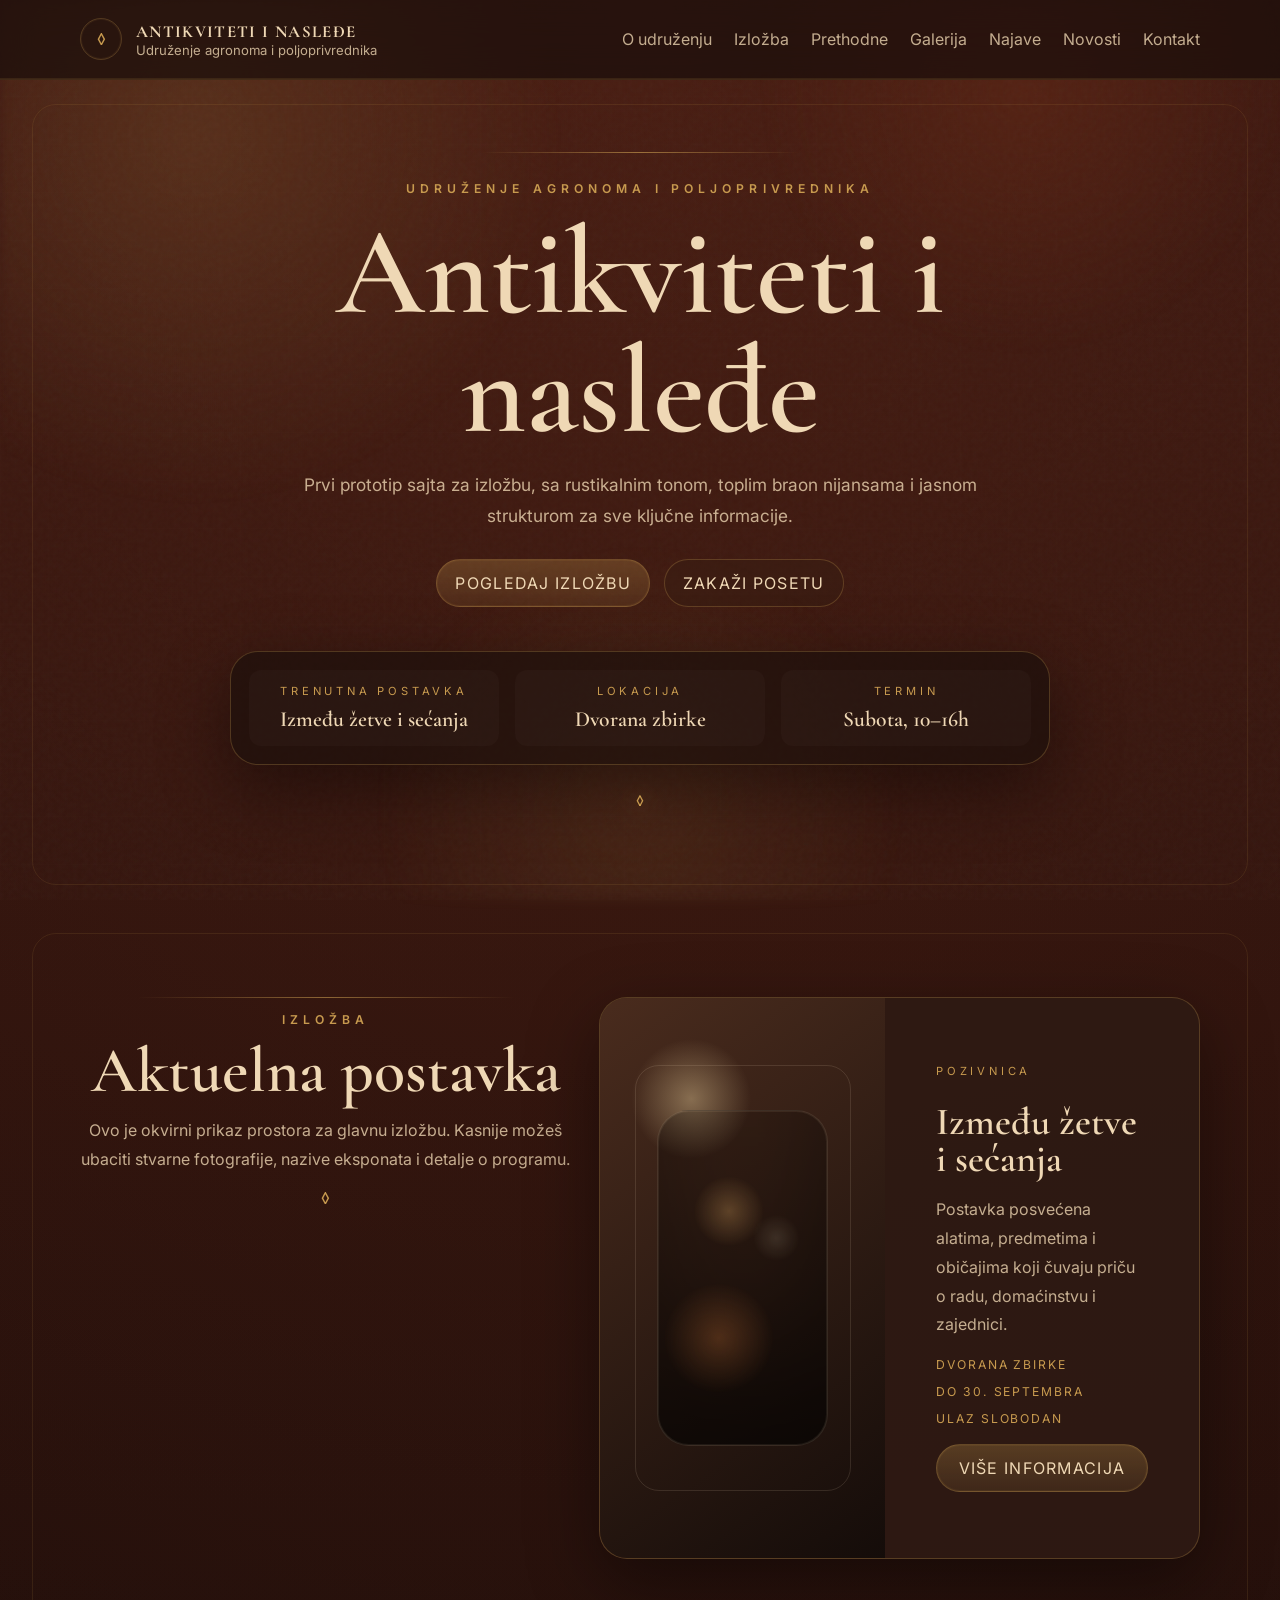
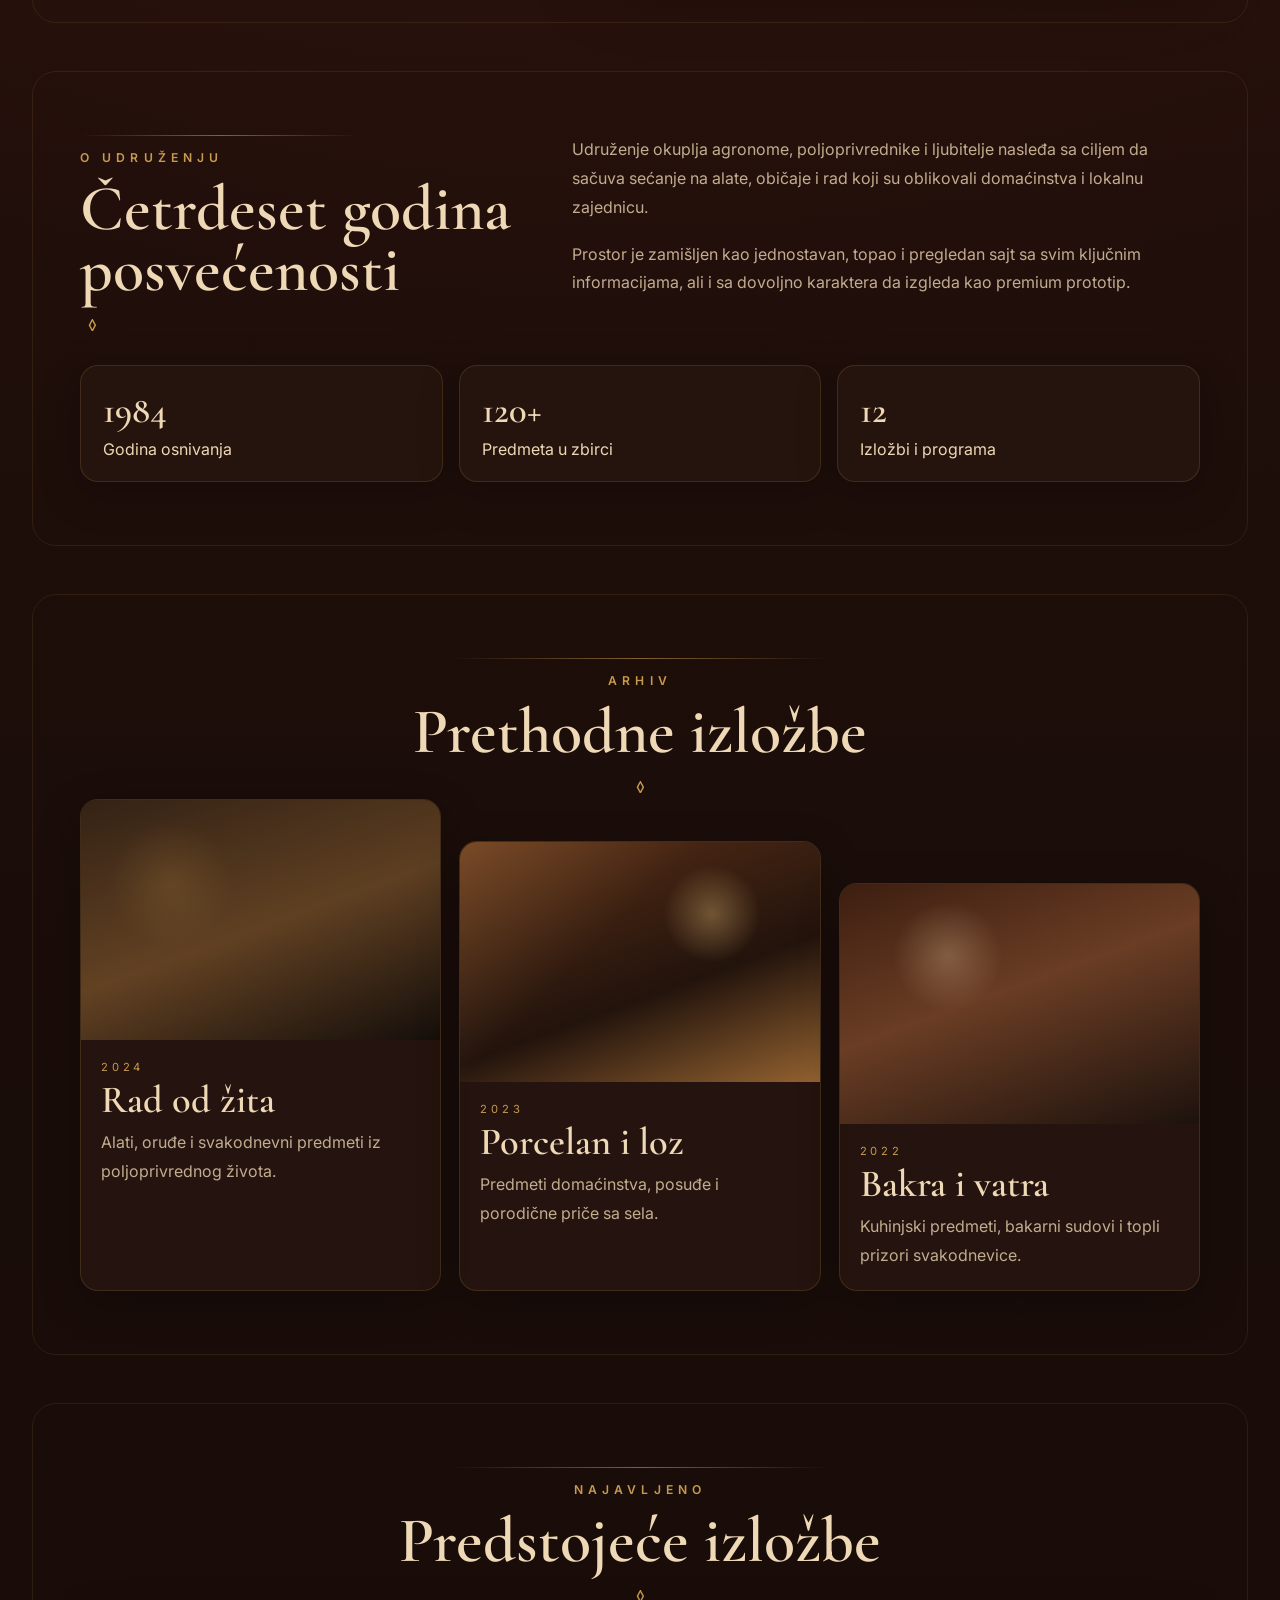
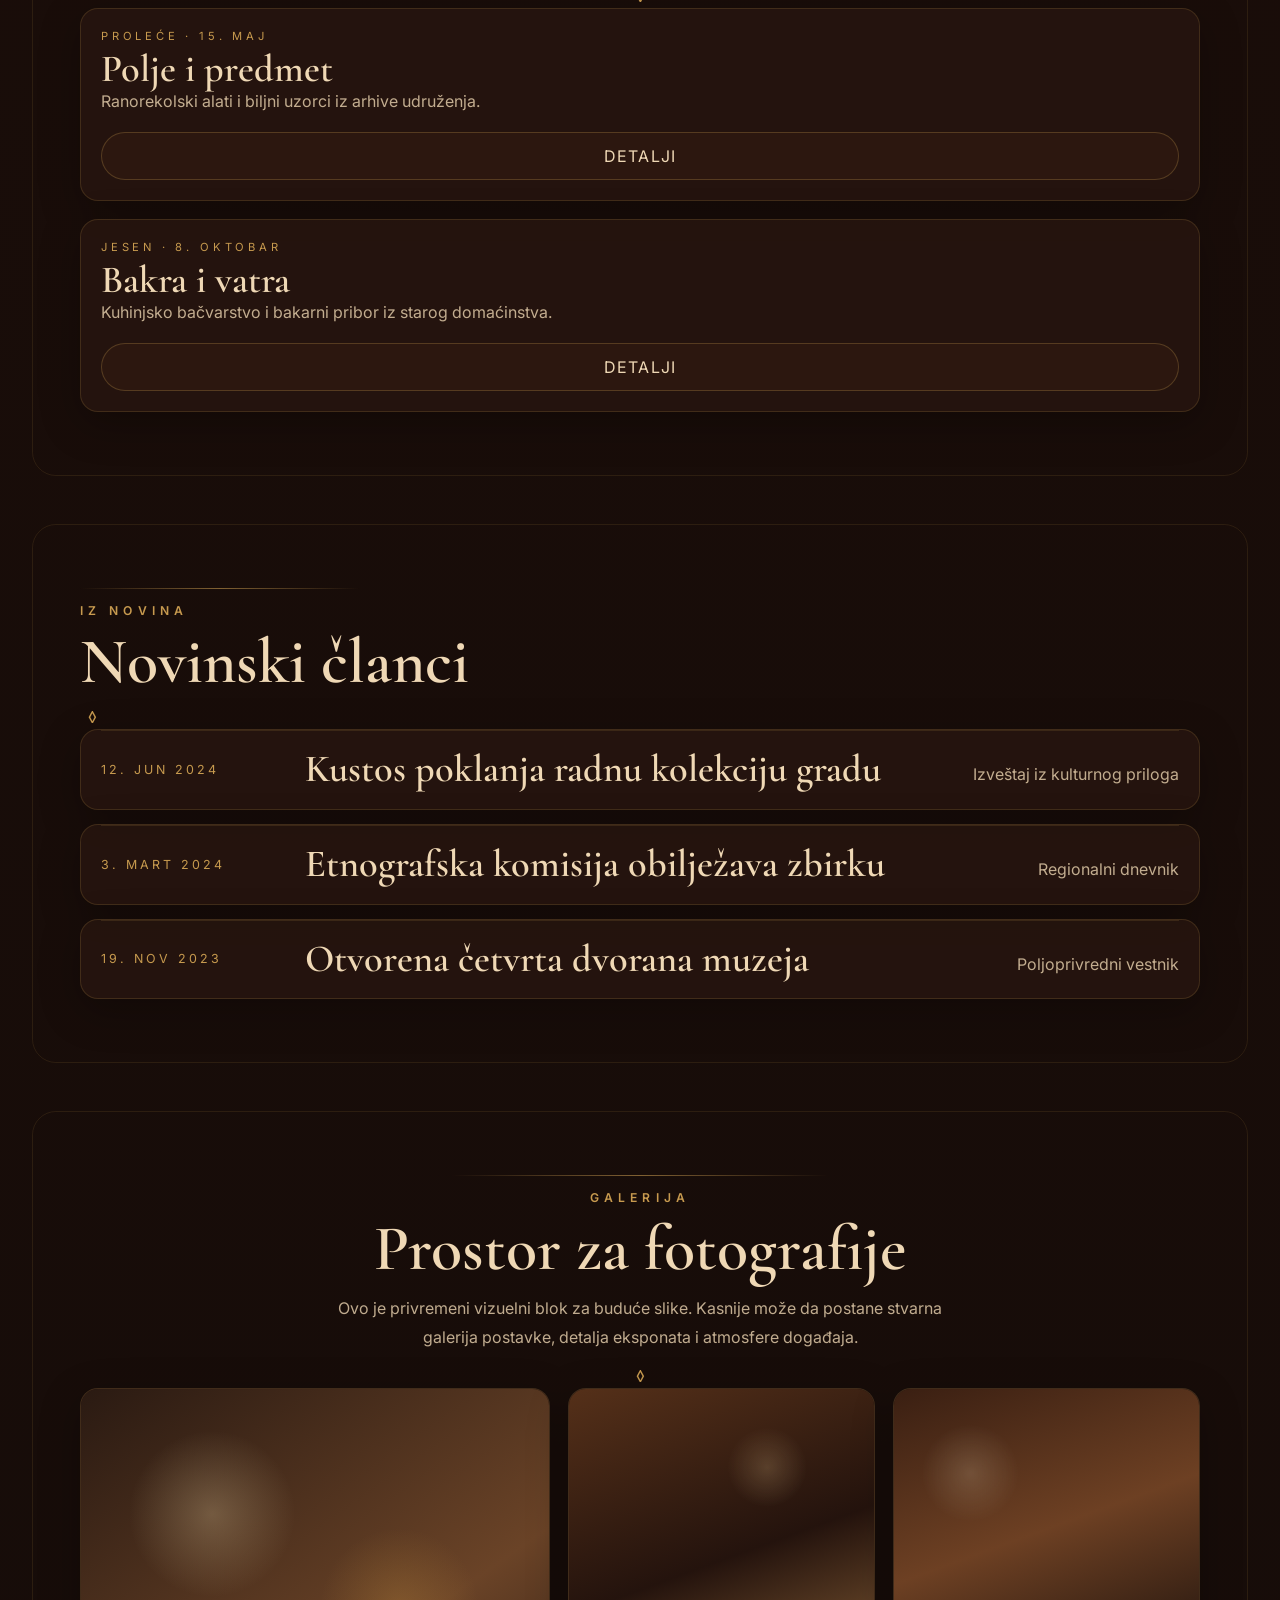
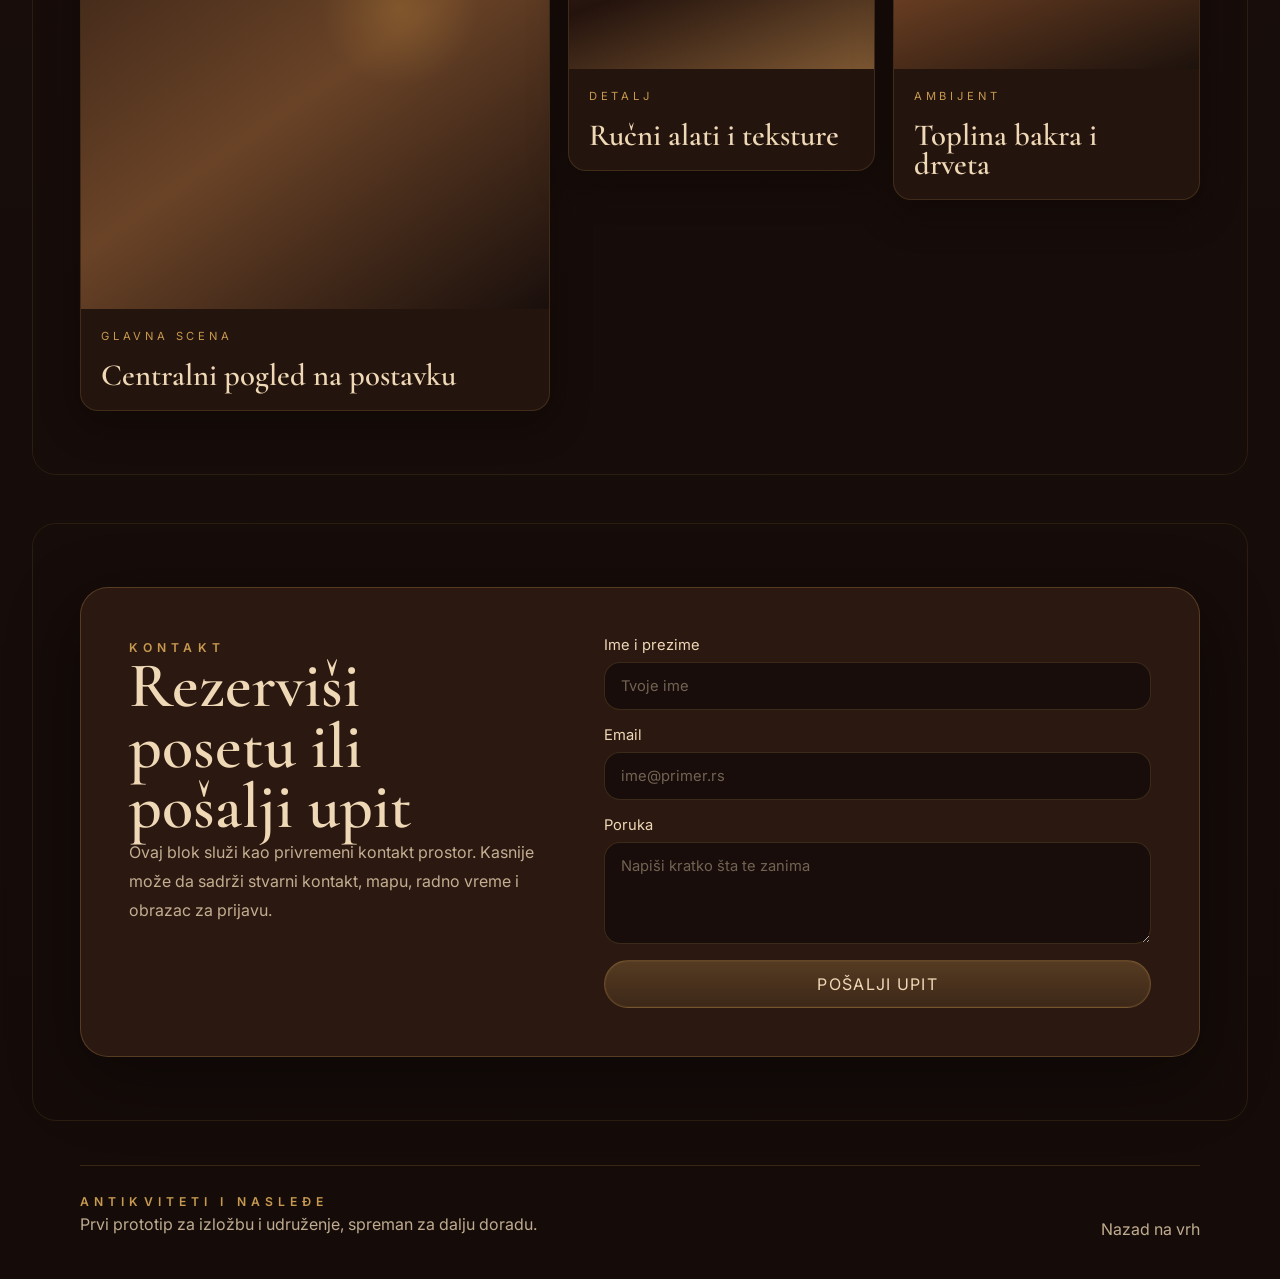
==== index.html @ 81f1f0bb "Add rustic exhibition prototype" ====
<!doctype html>
<html lang="sr-Latn">
  <head>
    <meta charset="UTF-8" />
    <meta name="viewport" content="width=device-width, initial-scale=1.0" />
    <title>Antikviteti i nasleđe | Prototip</title>
    <meta
      name="description"
      content="Prvi prototip sajta za izložbu i udruženje, u rustikalnom i toplom braon vizuelnom stilu."
    />
    <meta name="theme-color" content="#1d100c" />
    <meta property="og:title" content="Antikviteti i nasleđe | Prototip" />
    <meta
      property="og:description"
      content="Rustikalni prototip sajta za izložbu i udruženje sa toplim braon tonovima."
    />
    <meta property="og:type" content="website" />
    <link rel="preconnect" href="https://fonts.googleapis.com" />
    <link rel="preconnect" href="https://fonts.gstatic.com" crossorigin />
    <link
      href="https://fonts.googleapis.com/css2?family=Cormorant+Garamond:wght@400;500;600;700&family=Inter:wght@400;500;600;700&display=swap"
      rel="stylesheet"
    />
    <link rel="icon" href="favicon.svg" type="image/svg+xml" />
    <link rel="stylesheet" href="styles.css" />
    <script defer src="script.js"></script>
  </head>
  <body>
    <div class="backdrop"></div>
    <div class="grain"></div>

    <header class="site-header">
      <div class="container header-inner">
        <a class="brand" href="#top">
          <span class="brand-mark">◊</span>
          <span>
            <strong>Antikviteti i nasleđe</strong>
            <small>Udruženje agronoma i poljoprivrednika</small>
          </span>
        </a>

        <button class="menu-toggle" type="button" aria-expanded="false" aria-controls="site-nav">
          <span></span>
          <span></span>
          <span></span>
        </button>

        <nav id="site-nav" class="site-nav">
          <a href="#o-udruzenju">O udruženju</a>
          <a href="#izlozba">Izložba</a>
          <a href="#prethodne">Prethodne</a>
          <a href="#galerija">Galerija</a>
          <a href="#najave">Najave</a>
          <a href="#novosti">Novosti</a>
          <a href="#kontakt">Kontakt</a>
        </nav>
      </div>
      <div class="progress-bar" aria-hidden="true">
        <span></span>
      </div>
    </header>

    <main id="top">
      <section class="hero section reveal">
        <div class="container hero-grid">
          <div class="eyebrow">Udruženje agronoma i poljoprivrednika</div>
          <h1>Antikviteti i nasleđe</h1>
          <p class="hero-lead">
            Prvi prototip sajta za izložbu, sa rustikalnim tonom, toplim braon nijansama i
            jasnom strukturom za sve ključne informacije.
          </p>

          <div class="hero-actions">
            <a class="button button-primary" href="#izlozba">Pogledaj izložbu</a>
            <a class="button button-secondary" href="#kontakt">Zakaži posetu</a>
          </div>

          <div class="hero-panel">
            <div>
              <span class="label">Trenutna postavka</span>
              <strong>Između žetve i sećanja</strong>
            </div>
            <div>
              <span class="label">Lokacija</span>
              <strong>Dvorana zbirke</strong>
            </div>
            <div>
              <span class="label">Termin</span>
              <strong>Subota, 10–16h</strong>
            </div>
          </div>
        </div>
      </section>

      <section id="izlozba" class="section reveal">
        <div class="container split-layout">
          <div class="section-heading">
            <span class="eyebrow">Izložba</span>
            <h2>Aktuelna postavka</h2>
            <p>
              Ovo je okvirni prikaz prostora za glavnu izložbu. Kasnije možeš ubaciti stvarne
              fotografije, nazive eksponata i detalje o programu.
            </p>
          </div>

          <article class="feature-card">
            <div class="feature-visual placeholder-art" aria-hidden="true"></div>
            <div class="feature-content">
              <span class="label">Pozivnica</span>
              <h3>Između žetve i sećanja</h3>
              <p>
                Postavka posvećena alatima, predmetima i običajima koji čuvaju priču o radu,
                domaćinstvu i zajednici.
              </p>
              <div class="meta-row">
                <span>Dvorana zbirke</span>
                <span>Do 30. septembra</span>
                <span>Ulaz slobodan</span>
              </div>
              <button class="button button-primary js-details" type="button" data-target="details-current">
                Više informacija
              </button>
              <div class="details-panel" id="details-current" hidden>
                <p>
                  Ovde će kasnije stajati opis postavke, spisak predmeta i praktične informacije
                  za posetioce.
                </p>
              </div>
            </div>
          </article>
        </div>
      </section>

      <section id="o-udruzenju" class="section reveal">
        <div class="container about-grid">
          <div class="section-heading narrow">
            <span class="eyebrow">O udruženju</span>
            <h2>Četrdeset godina posvećenosti</h2>
          </div>

          <div class="about-text">
            <p>
              Udruženje okuplja agronome, poljoprivrednike i ljubitelje nasleđa sa ciljem da
              sačuva sećanje na alate, običaje i rad koji su oblikovali domaćinstva i lokalnu
              zajednicu.
            </p>
            <p>
              Prostor je zamišljen kao jednostavan, topao i pregledan sajt sa svim ključnim
              informacijama, ali i sa dovoljno karaktera da izgleda kao premium prototip.
            </p>
          </div>

          <div class="stats-grid">
            <article class="stat-card">
              <strong>1984</strong>
              <span>Godina osnivanja</span>
            </article>
            <article class="stat-card">
              <strong>120+</strong>
              <span>Predmeta u zbirci</span>
            </article>
            <article class="stat-card">
              <strong>12</strong>
              <span>Izložbi i programa</span>
            </article>
          </div>
        </div>
      </section>

      <section id="prethodne" class="section reveal">
        <div class="container">
          <div class="section-heading">
            <span class="eyebrow">Arhiv</span>
            <h2>Prethodne izložbe</h2>
          </div>

          <div class="cards-grid">
            <article class="exhibit-card">
              <div class="card-visual visual-one"></div>
              <div class="card-body">
                <span class="label">2024</span>
                <h3>Rad od žita</h3>
                <p>Alati, oruđe i svakodnevni predmeti iz poljoprivrednog života.</p>
              </div>
            </article>

            <article class="exhibit-card">
              <div class="card-visual visual-two"></div>
              <div class="card-body">
                <span class="label">2023</span>
                <h3>Porcelan i loz</h3>
                <p>Predmeti domaćinstva, posuđe i porodične priče sa sela.</p>
              </div>
            </article>

            <article class="exhibit-card">
              <div class="card-visual visual-three"></div>
              <div class="card-body">
                <span class="label">2022</span>
                <h3>Bakra i vatra</h3>
                <p>Kuhinjski predmeti, bakarni sudovi i topli prizori svakodnevice.</p>
              </div>
            </article>
          </div>
        </div>
      </section>

      <section id="najave" class="section reveal">
        <div class="container">
          <div class="section-heading">
            <span class="eyebrow">Najavljeno</span>
            <h2>Predstojeće izložbe</h2>
          </div>

          <div class="timeline">
            <article class="timeline-item">
              <div>
                <span class="label">Proleće · 15. maj</span>
                <h3>Polje i predmet</h3>
                <p>Ranorekolski alati i biljni uzorci iz arhive udruženja.</p>
              </div>
              <button class="button button-secondary js-details" type="button" data-target="details-spring">
                Detalji
              </button>
              <div class="details-panel" id="details-spring" hidden>
                <p>Ovde će ići program, gosti i tačan raspored otvaranja izložbe.</p>
              </div>
            </article>

            <article class="timeline-item">
              <div>
                <span class="label">Jesen · 8. oktobar</span>
                <h3>Bakra i vatra</h3>
                <p>Kuhinjsko bačvarstvo i bakarni pribor iz starog domaćinstva.</p>
              </div>
              <button class="button button-secondary js-details" type="button" data-target="details-autumn">
                Detalji
              </button>
              <div class="details-panel" id="details-autumn" hidden>
                <p>Ovde može da stoji pozivnica, satnica, prijava i kontakt za grupne posete.</p>
              </div>
            </article>
          </div>
        </div>
      </section>

      <section id="novosti" class="section reveal">
        <div class="container">
          <div class="section-heading narrow">
            <span class="eyebrow">Iz novina</span>
            <h2>Novinski članci</h2>
          </div>

          <div class="news-list">
            <article class="news-item">
              <span class="news-date">12. jun 2024</span>
              <h3>Kustos poklanja radnu kolekciju gradu</h3>
              <p>Izveštaj iz kulturnog priloga</p>
            </article>
            <article class="news-item">
              <span class="news-date">3. mart 2024</span>
              <h3>Etnografska komisija obilježava zbirku</h3>
              <p>Regionalni dnevnik</p>
            </article>
            <article class="news-item">
              <span class="news-date">19. nov 2023</span>
              <h3>Otvorena četvrta dvorana muzeja</h3>
              <p>Poljoprivredni vestnik</p>
            </article>
          </div>
        </div>
      </section>

      <section id="galerija" class="section reveal">
        <div class="container">
          <div class="section-heading">
            <span class="eyebrow">Galerija</span>
            <h2>Prostor za fotografije</h2>
            <p>
              Ovo je privremeni vizuelni blok za buduće slike. Kasnije može da postane stvarna
              galerija postavke, detalja eksponata i atmosfere događaja.
            </p>
          </div>

          <div class="gallery-grid">
            <figure class="gallery-card gallery-large">
              <div class="gallery-art gallery-art-one" aria-hidden="true"></div>
              <figcaption>
                <span class="label">Glavna scena</span>
                <h3>Centralni pogled na postavku</h3>
              </figcaption>
            </figure>

            <figure class="gallery-card">
              <div class="gallery-art gallery-art-two" aria-hidden="true"></div>
              <figcaption>
                <span class="label">Detalj</span>
                <h3>Ručni alati i teksture</h3>
              </figcaption>
            </figure>

            <figure class="gallery-card">
              <div class="gallery-art gallery-art-three" aria-hidden="true"></div>
              <figcaption>
                <span class="label">Ambijent</span>
                <h3>Toplina bakra i drveta</h3>
              </figcaption>
            </figure>
          </div>
        </div>
      </section>

      <section id="kontakt" class="section reveal">
        <div class="container contact-card">
          <div>
            <span class="eyebrow">Kontakt</span>
            <h2>Rezerviši posetu ili pošalji upit</h2>
            <p>
              Ovaj blok služi kao privremeni kontakt prostor. Kasnije može da sadrži stvarni
              kontakt, mapu, radno vreme i obrazac za prijavu.
            </p>
          </div>

          <form class="contact-form">
            <label>
              Ime i prezime
              <input type="text" placeholder="Tvoje ime" />
            </label>
            <label>
              Email
              <input type="email" placeholder="ime@primer.rs" />
            </label>
            <label>
              Poruka
              <textarea rows="4" placeholder="Napiši kratko šta te zanima"></textarea>
            </label>
            <button class="button button-primary" type="submit">Pošalji upit</button>
          </form>
        </div>
      </section>
    </main>

    <footer class="site-footer">
      <div class="container footer-inner">
        <div>
          <span class="eyebrow">Antikviteti i nasleđe</span>
          <p>Prvi prototip za izložbu i udruženje, spreman za dalju doradu.</p>
        </div>
        <a href="#top">Nazad na vrh</a>
      </div>
    </footer>
  </body>
</html>
---- styles.css ----
:root {
  color-scheme: dark;
  --bg: #1d100c;
  --bg-soft: #2a1711;
  --panel: rgba(46, 26, 19, 0.9);
  --panel-strong: rgba(62, 34, 24, 0.96);
  --text: #efd8b5;
  --muted: rgba(239, 216, 181, 0.78);
  --gold: #c79a4f;
  --gold-soft: rgba(199, 154, 79, 0.24);
  --line: rgba(199, 154, 79, 0.28);
  --shadow: 0 22px 70px rgba(0, 0, 0, 0.42);
  --radius-lg: 28px;
  --radius-md: 18px;
  --radius-sm: 12px;
  --container: min(1120px, calc(100vw - 32px));
}

* {
  box-sizing: border-box;
}

html {
  scroll-behavior: smooth;
}

body {
  margin: 0;
  font-family: "Inter", system-ui, sans-serif;
  background:
    radial-gradient(circle at top, rgba(141, 62, 32, 0.28), transparent 32%),
    linear-gradient(180deg, #30120e 0%, #1a0d09 42%, #150c09 100%);
  color: var(--text);
}

body::before {
  content: "";
  position: fixed;
  inset: 0;
  pointer-events: none;
  background:
    linear-gradient(90deg, rgba(255, 255, 255, 0.025) 1px, transparent 1px),
    linear-gradient(rgba(255, 255, 255, 0.015) 1px, transparent 1px);
  background-size: 48px 48px;
  opacity: 0.15;
  mix-blend-mode: screen;
}

.backdrop {
  position: fixed;
  inset: 0;
  pointer-events: none;
  background:
    radial-gradient(circle at 15% 15%, rgba(199, 154, 79, 0.16), transparent 28%),
    radial-gradient(circle at 80% 10%, rgba(104, 43, 23, 0.45), transparent 20%),
    radial-gradient(circle at 50% 90%, rgba(199, 154, 79, 0.1), transparent 26%);
  filter: blur(6px);
}

.grain {
  position: fixed;
  inset: 0;
  pointer-events: none;
  opacity: 0.08;
  background-image: url("data:image/svg+xml,%3Csvg xmlns='http://www.w3.org/2000/svg' viewBox='0 0 200 200'%3E%3Cfilter id='n'%3E%3CfeTurbulence type='fractalNoise' baseFrequency='0.9' numOctaves='2' stitchTiles='stitch'/%3E%3C/filter%3E%3Crect width='200' height='200' filter='url(%23n)' opacity='0.35'/%3E%3C/svg%3E");
}

.container {
  width: var(--container);
  margin: 0 auto;
}

.section {
  position: relative;
  padding: 88px 0;
}

.section::before {
  content: "";
  position: absolute;
  inset: 24px clamp(16px, 3vw, 32px);
  border: 1px solid rgba(199, 154, 79, 0.12);
  border-radius: 24px;
  pointer-events: none;
}

.site-header {
  position: sticky;
  top: 0;
  z-index: 20;
  backdrop-filter: blur(18px);
  background: rgba(25, 13, 10, 0.7);
  border-bottom: 1px solid rgba(199, 154, 79, 0.16);
}

.header-inner {
  display: flex;
  align-items: center;
  justify-content: space-between;
  gap: 20px;
  padding: 18px 0;
}

.brand {
  display: inline-flex;
  align-items: center;
  gap: 14px;
  color: var(--text);
  text-decoration: none;
}

.brand strong,
.brand small {
  display: block;
}

.brand strong {
  font-family: "Cormorant Garamond", Georgia, serif;
  font-size: 1.05rem;
  letter-spacing: 0.08em;
  text-transform: uppercase;
}

.brand small {
  font-size: 0.82rem;
  color: var(--muted);
}

.brand-mark {
  display: grid;
  place-items: center;
  width: 42px;
  height: 42px;
  border: 1px solid var(--line);
  border-radius: 999px;
  color: var(--gold);
  box-shadow: inset 0 0 0 1px rgba(199, 154, 79, 0.08);
}

.site-nav {
  display: flex;
  align-items: center;
  gap: 22px;
}

.site-nav a,
.footer-inner a {
  color: var(--muted);
  text-decoration: none;
  transition: color 180ms ease, opacity 180ms ease;
}

.site-nav a:hover,
.footer-inner a:hover {
  color: var(--text);
}

.menu-toggle {
  display: none;
  width: 48px;
  height: 48px;
  border: 1px solid var(--line);
  border-radius: 999px;
  background: rgba(36, 20, 15, 0.8);
}

.menu-toggle span {
  display: block;
  width: 18px;
  height: 2px;
  margin: 4px auto;
  background: var(--text);
}

.progress-bar {
  height: 1px;
  background: rgba(199, 154, 79, 0.12);
}

.progress-bar span {
  display: block;
  height: 100%;
  width: 0;
  background: linear-gradient(90deg, transparent, var(--gold), transparent);
}

.hero {
  padding-top: 72px;
  padding-bottom: 96px;
}

.hero-grid {
  display: grid;
  gap: 18px;
  justify-items: center;
  text-align: center;
}

.hero-grid::before {
  content: "";
  width: min(320px, 72vw);
  height: 1px;
  margin-bottom: 10px;
  background: linear-gradient(90deg, transparent, rgba(199, 154, 79, 0.66), transparent);
}

.hero-grid::after {
  content: "◊";
  display: grid;
  place-items: center;
  width: 26px;
  height: 26px;
  margin-top: 4px;
  color: var(--gold);
  font-size: 0.9rem;
  text-shadow: 0 0 18px rgba(199, 154, 79, 0.45);
}

.eyebrow {
  color: var(--gold);
  letter-spacing: 0.42em;
  text-transform: uppercase;
  font-size: 0.76rem;
  font-weight: 600;
}

h1,
h2,
h3 {
  margin: 0;
  font-family: "Cormorant Garamond", Georgia, serif;
  font-weight: 600;
  line-height: 0.95;
}

h1 {
  font-size: clamp(3.8rem, 10vw, 7.8rem);
  max-width: 11ch;
}

h2 {
  font-size: clamp(2.6rem, 5vw, 4.3rem);
}

h3 {
  font-size: clamp(1.8rem, 3vw, 2.8rem);
}

p {
  margin: 0;
  color: var(--muted);
  line-height: 1.8;
}

.hero-lead {
  max-width: 720px;
  font-size: 1.08rem;
}

.hero-actions {
  display: flex;
  flex-wrap: wrap;
  gap: 14px;
  justify-content: center;
  margin-top: 10px;
}

.button {
  display: inline-flex;
  align-items: center;
  justify-content: center;
  gap: 10px;
  min-height: 48px;
  padding: 0 18px;
  border: 1px solid var(--line);
  border-radius: 999px;
  color: var(--text);
  font: inherit;
  letter-spacing: 0.08em;
  text-transform: uppercase;
  text-decoration: none;
  background: transparent;
  cursor: pointer;
  transition: transform 180ms ease, border-color 180ms ease, background 180ms ease;
}

.button:hover {
  transform: translateY(-1px);
  border-color: rgba(199, 154, 79, 0.56);
}

.button-primary {
  background: linear-gradient(180deg, rgba(199, 154, 79, 0.28), rgba(199, 154, 79, 0.12));
  box-shadow: inset 0 0 0 1px rgba(199, 154, 79, 0.08);
}

.button-secondary {
  background: rgba(55, 30, 20, 0.44);
}

.hero-panel {
  width: min(820px, 100%);
  display: grid;
  grid-template-columns: repeat(3, 1fr);
  gap: 16px;
  margin-top: 26px;
  padding: 18px;
  border: 1px solid var(--line);
  border-radius: var(--radius-lg);
  background: rgba(30, 16, 12, 0.72);
  box-shadow: var(--shadow);
}

.hero-panel > div {
  padding: 14px 16px;
  border-radius: var(--radius-sm);
  background: rgba(255, 255, 255, 0.02);
}

.label {
  display: block;
  margin-bottom: 8px;
  color: var(--gold);
  letter-spacing: 0.34em;
  text-transform: uppercase;
  font-size: 0.7rem;
}

.hero-panel strong {
  font-family: "Cormorant Garamond", Georgia, serif;
  font-size: 1.35rem;
  font-weight: 600;
}

.split-layout,
.about-grid,
.contact-card {
  display: grid;
  gap: 28px;
}

.split-layout {
  grid-template-columns: minmax(0, 0.9fr) minmax(0, 1.1fr);
  align-items: start;
}

.section-heading {
  display: grid;
  gap: 14px;
  align-content: start;
  justify-items: center;
  text-align: center;
}

.section-heading::before {
  content: "";
  width: min(380px, 70vw);
  height: 1px;
  background: linear-gradient(90deg, transparent, rgba(199, 154, 79, 0.6), transparent);
}

.section-heading::after {
  content: "◊";
  display: grid;
  place-items: center;
  width: 24px;
  height: 24px;
  color: var(--gold);
  margin-top: -2px;
}

.section-heading.narrow {
  justify-items: start;
  text-align: left;
}

.section-heading.narrow::before {
  width: min(280px, 56vw);
}

.section-heading.narrow::after {
  justify-self: start;
}

.section-heading p,
.about-text p,
.news-item p,
.feature-content p,
.timeline-item p {
  max-width: 64ch;
}

.narrow p {
  max-width: 50ch;
}

.feature-card,
.contact-card {
  border: 1px solid var(--line);
  border-radius: var(--radius-lg);
  background: var(--panel);
  box-shadow: var(--shadow);
  overflow: clip;
}

.feature-card {
  display: grid;
  grid-template-columns: minmax(260px, 0.95fr) minmax(0, 1.05fr);
}

.feature-visual {
  min-height: 560px;
  background:
    radial-gradient(circle at 32% 18%, rgba(255, 228, 171, 0.38), transparent 12%),
    linear-gradient(145deg, rgba(75, 44, 30, 0.88), rgba(17, 10, 8, 0.92)),
    linear-gradient(0deg, rgba(199, 154, 79, 0.13), rgba(199, 154, 79, 0.13));
}

.placeholder-art {
  position: relative;
  isolation: isolate;
}

.placeholder-art::before,
.placeholder-art::after {
  content: "";
  position: absolute;
  inset: 12%;
  border: 1px solid rgba(239, 216, 181, 0.13);
  border-radius: 24px;
}

.placeholder-art::after {
  inset: 20%;
  border-radius: 32px;
  background:
    radial-gradient(circle at 42% 30%, rgba(246, 187, 109, 0.28), transparent 14%),
    radial-gradient(circle at 70% 38%, rgba(255, 239, 201, 0.13), transparent 10%),
    radial-gradient(circle at 36% 68%, rgba(110, 64, 34, 0.8), transparent 22%),
    linear-gradient(180deg, rgba(0, 0, 0, 0.1), rgba(0, 0, 0, 0.38));
  box-shadow:
    inset 0 0 0 1px rgba(239, 216, 181, 0.08),
    inset 0 -80px 120px rgba(0, 0, 0, 0.38);
}

.feature-content {
  display: grid;
  align-content: center;
  gap: 18px;
  padding: clamp(28px, 4vw, 56px);
}

.meta-row {
  display: flex;
  flex-wrap: wrap;
  gap: 12px 18px;
  color: var(--gold);
  letter-spacing: 0.16em;
  text-transform: uppercase;
  font-size: 0.76rem;
}

.details-panel {
  padding: 18px 20px;
  border: 1px solid rgba(199, 154, 79, 0.14);
  border-radius: 18px;
  background: rgba(20, 10, 7, 0.48);
}

.about-grid {
  grid-template-columns: minmax(0, 0.85fr) minmax(0, 1.15fr);
  align-items: start;
}

.about-text {
  display: grid;
  gap: 18px;
}

.stats-grid {
  grid-column: 1 / -1;
  display: grid;
  grid-template-columns: repeat(3, minmax(0, 1fr));
  gap: 16px;
}

.stat-card,
.exhibit-card,
.news-item,
.timeline-item {
  border: 1px solid rgba(199, 154, 79, 0.18);
  border-radius: var(--radius-md);
  background: rgba(40, 22, 16, 0.78);
  box-shadow: 0 12px 40px rgba(0, 0, 0, 0.26);
}

.stat-card {
  padding: 22px;
}

.stat-card strong {
  display: block;
  margin-bottom: 6px;
  font-family: "Cormorant Garamond", Georgia, serif;
  font-size: 2.3rem;
  font-weight: 600;
}

.cards-grid {
  display: grid;
  grid-template-columns: repeat(3, minmax(0, 1fr));
  gap: 18px;
}

.cards-grid .exhibit-card:nth-child(2) {
  margin-top: 42px;
}

.cards-grid .exhibit-card:nth-child(3) {
  margin-top: 84px;
}

.exhibit-card {
  overflow: hidden;
}

.card-visual {
  min-height: 240px;
}

.visual-one {
  background:
    linear-gradient(135deg, rgba(75, 42, 20, 0.2), rgba(0, 0, 0, 0.2)),
    radial-gradient(circle at 25% 35%, rgba(193, 146, 73, 0.24), transparent 20%),
    linear-gradient(160deg, #2e2015, #6f4b28 52%, #1a120d 100%);
}

.visual-two {
  background:
    linear-gradient(135deg, rgba(255, 196, 113, 0.18), transparent 40%),
    radial-gradient(circle at 70% 30%, rgba(235, 197, 123, 0.34), transparent 16%),
    linear-gradient(160deg, #5c3017, #22130c 60%, #936230 100%);
}

.visual-three {
  background:
    radial-gradient(circle at 30% 30%, rgba(255, 225, 182, 0.24), transparent 18%),
    linear-gradient(160deg, #3d1e10, #6a3d24 45%, #1d120d 100%);
}

.card-body,
.news-item,
.timeline-item {
  padding: 20px;
}

.card-body p,
.news-item p {
  margin-top: 10px;
}

.timeline {
  display: grid;
  gap: 18px;
}

.timeline-item {
  display: grid;
  gap: 16px;
}

.news-list {
  display: grid;
  gap: 14px;
}

.news-item {
  position: relative;
}

.news-item::before {
  content: "";
  position: absolute;
  left: 20px;
  right: 20px;
  top: 0;
  height: 1px;
  background: rgba(199, 154, 79, 0.14);
}

.gallery-grid {
  display: grid;
  grid-template-columns: 1.3fr 0.85fr 0.85fr;
  gap: 18px;
  align-items: start;
}

.gallery-card {
  margin: 0;
  overflow: hidden;
  border: 1px solid rgba(199, 154, 79, 0.18);
  border-radius: var(--radius-md);
  background: rgba(40, 22, 16, 0.82);
  box-shadow: 0 12px 40px rgba(0, 0, 0, 0.26);
}

.gallery-large {
  grid-row: span 2;
}

.gallery-art {
  min-height: 280px;
}

.gallery-art-one {
  min-height: 520px;
  background:
    radial-gradient(circle at 28% 24%, rgba(255, 232, 180, 0.24), transparent 16%),
    radial-gradient(circle at 68% 42%, rgba(196, 143, 62, 0.28), transparent 18%),
    linear-gradient(145deg, #2a1a12, #6a4327 55%, #1a0f0c 100%);
}

.gallery-art-two {
  background:
    radial-gradient(circle at 65% 28%, rgba(255, 220, 160, 0.18), transparent 14%),
    linear-gradient(160deg, #553019, #24130d 58%, #7d5732 100%);
}

.gallery-art-three {
  background:
    radial-gradient(circle at 25% 30%, rgba(255, 238, 201, 0.16), transparent 16%),
    linear-gradient(160deg, #3a1f12, #6d4023 50%, #1d120d 100%);
}

.gallery-card figcaption {
  display: grid;
  gap: 10px;
  padding: 20px;
}

.gallery-card h3 {
  font-size: clamp(1.7rem, 2.4vw, 2.35rem);
}

.news-item {
  display: grid;
  grid-template-columns: 180px minmax(0, 1fr) auto;
  align-items: center;
  gap: 24px;
}

.news-date {
  color: var(--gold);
  letter-spacing: 0.24em;
  text-transform: uppercase;
  font-size: 0.78rem;
}

.contact-card {
  grid-template-columns: minmax(0, 0.9fr) minmax(0, 1.1fr);
  padding: clamp(24px, 5vw, 48px);
}

.contact-card h2 {
  max-width: 12ch;
}

.contact-form {
  display: grid;
  gap: 16px;
}

.contact-form label {
  display: grid;
  gap: 8px;
  color: var(--text);
  font-size: 0.92rem;
}

.contact-form input,
.contact-form textarea {
  width: 100%;
  border: 1px solid rgba(199, 154, 79, 0.2);
  border-radius: 16px;
  padding: 14px 16px;
  color: var(--text);
  background: rgba(18, 10, 8, 0.7);
  font: inherit;
}

.contact-form input::placeholder,
.contact-form textarea::placeholder {
  color: rgba(239, 216, 181, 0.42);
}

.site-footer {
  padding: 20px 0 40px;
}

.footer-inner {
  display: flex;
  justify-content: space-between;
  align-items: end;
  gap: 20px;
  padding-top: 24px;
  border-top: 1px solid rgba(199, 154, 79, 0.18);
}

.reveal {
  opacity: 0;
  transform: translateY(24px);
  transition: opacity 700ms ease, transform 700ms ease;
}

.reveal.is-visible {
  opacity: 1;
  transform: translateY(0);
}

@media (max-width: 980px) {
  .feature-card,
  .split-layout,
  .about-grid,
  .contact-card {
    grid-template-columns: 1fr;
  }

  .cards-grid,
  .stats-grid,
  .news-item {
    grid-template-columns: 1fr;
  }

  .hero-panel {
    grid-template-columns: 1fr;
  }

  .feature-visual {
    min-height: 360px;
  }

  .cards-grid .exhibit-card:nth-child(2),
  .cards-grid .exhibit-card:nth-child(3) {
    margin-top: 0;
  }

  .gallery-grid {
    grid-template-columns: 1fr;
  }

  .gallery-large {
    grid-row: auto;
  }

  .gallery-art-one {
    min-height: 360px;
  }
}

@media (max-width: 760px) {
  .site-header {
    position: sticky;
  }

  .menu-toggle {
    display: inline-grid;
    place-items: center;
  }

  .site-nav {
    position: absolute;
    inset: calc(100% + 1px) 0 auto;
    display: grid;
    gap: 0;
    padding: 14px;
    border-bottom: 1px solid rgba(199, 154, 79, 0.16);
    background: rgba(22, 11, 9, 0.98);
    transform-origin: top;
    transform: scaleY(0);
    opacity: 0;
    pointer-events: none;
    transition: transform 180ms ease, opacity 180ms ease;
  }

  .site-nav.is-open {
    transform: scaleY(1);
    opacity: 1;
    pointer-events: auto;
  }

  .site-nav a {
    padding: 14px 10px;
    border-radius: 12px;
  }

  .header-inner {
    position: relative;
  }

  .hero {
    padding-top: 48px;
  }

  .section::before {
    inset: 16px;
    border-radius: 18px;
  }

  .section {
    padding: 64px 0;
  }

  .footer-inner {
    flex-direction: column;
    align-items: start;
  }
}
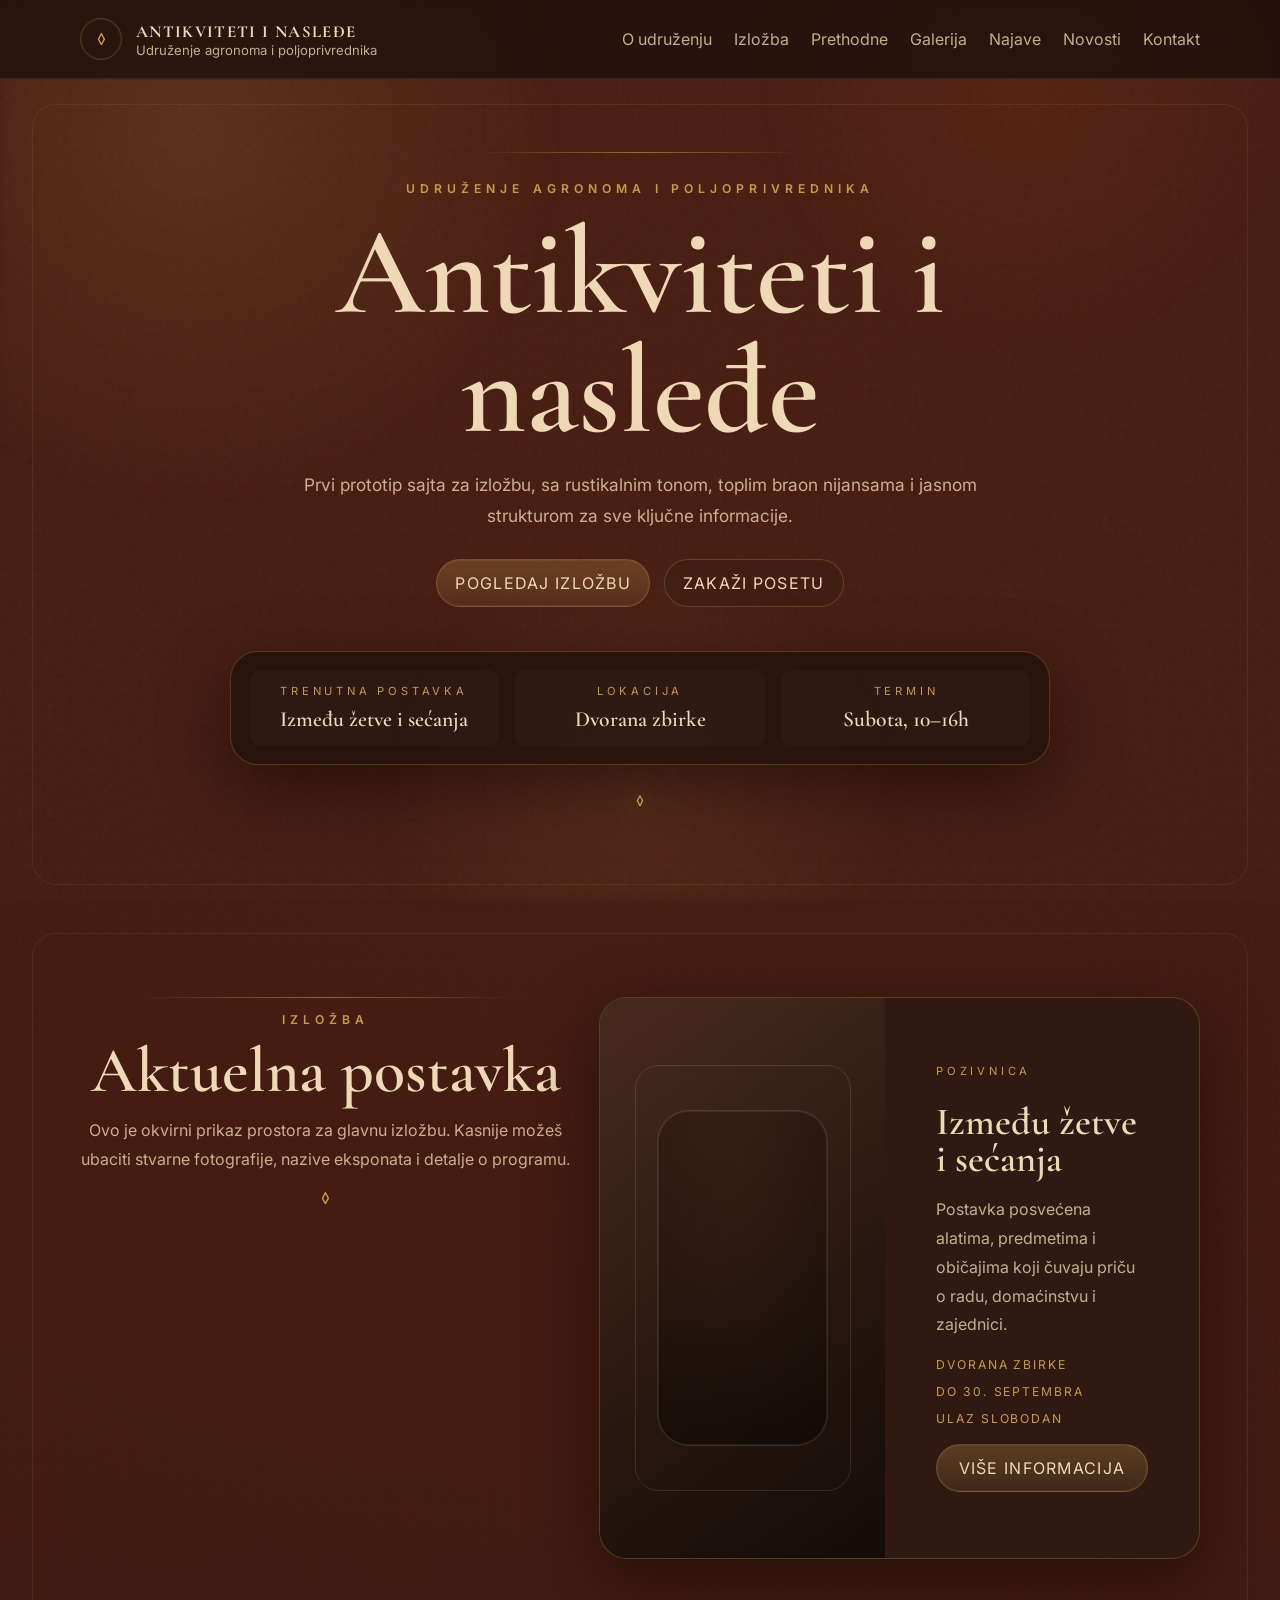
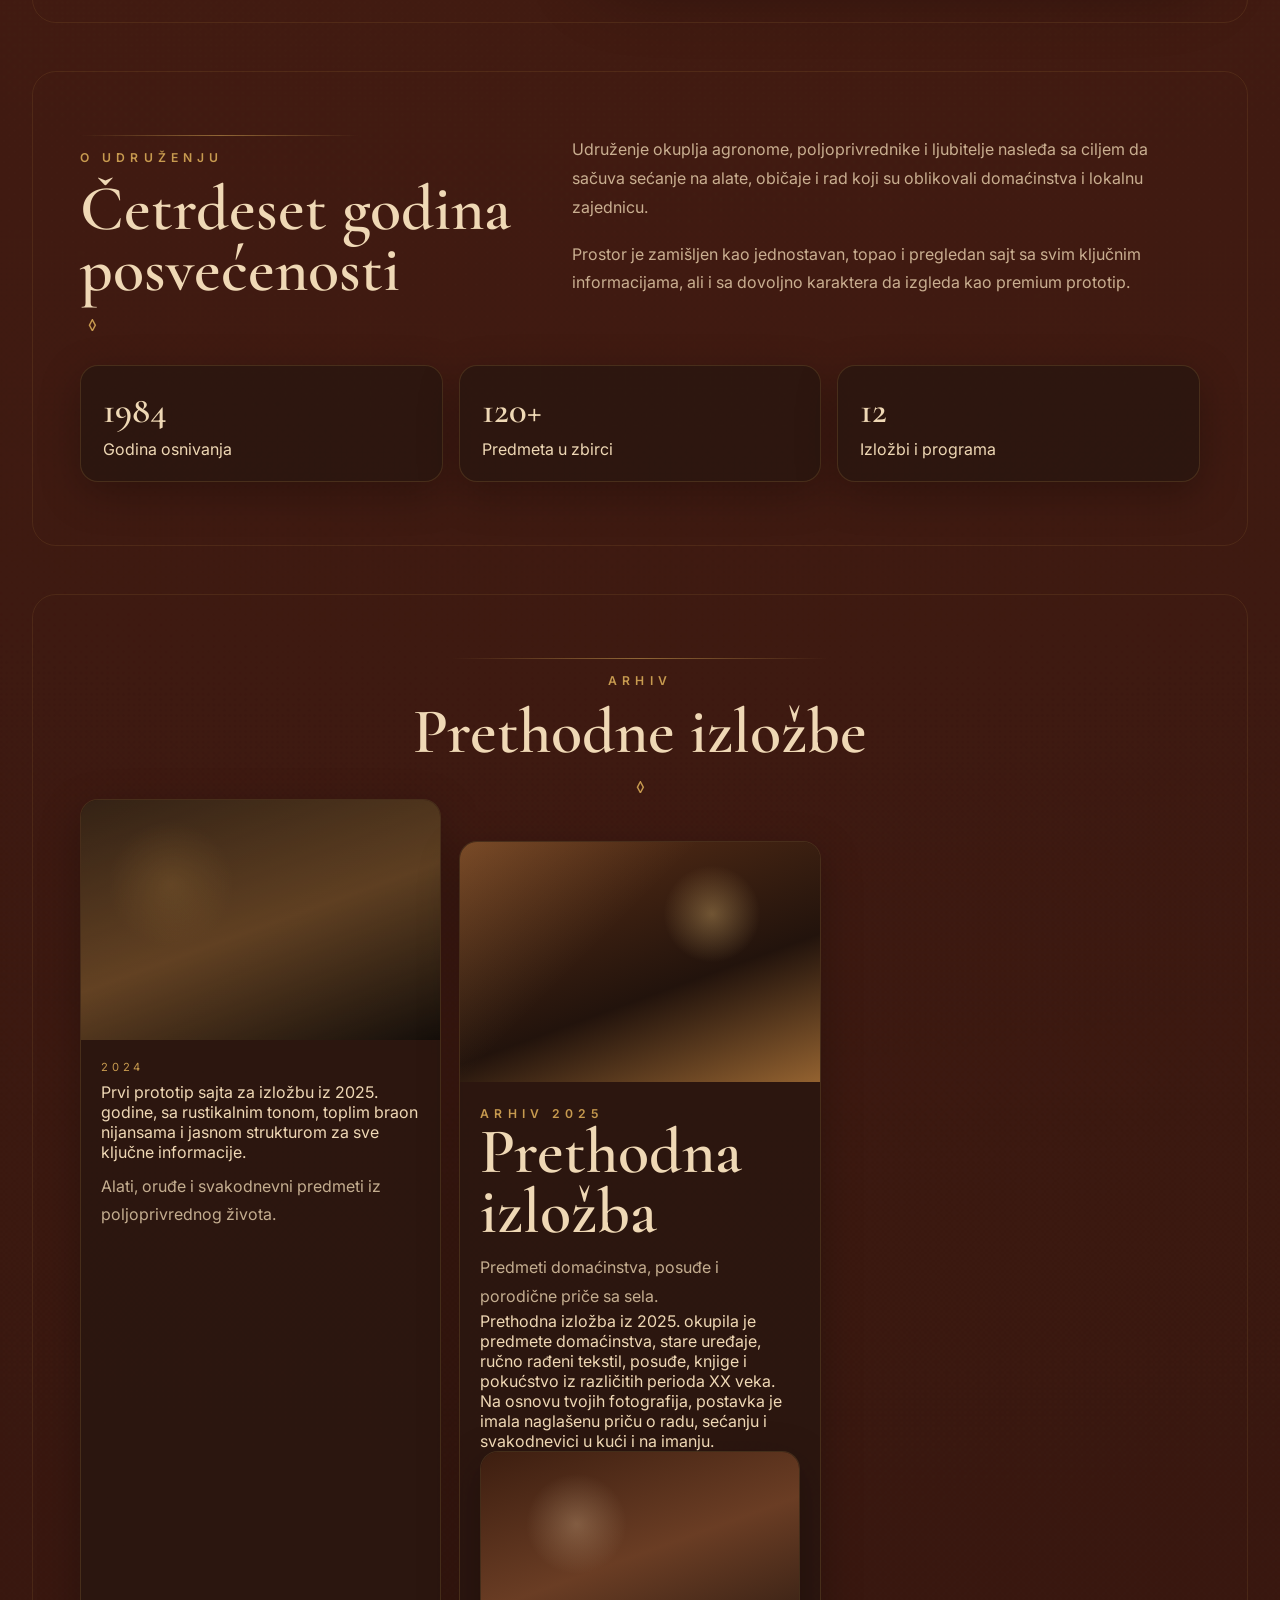
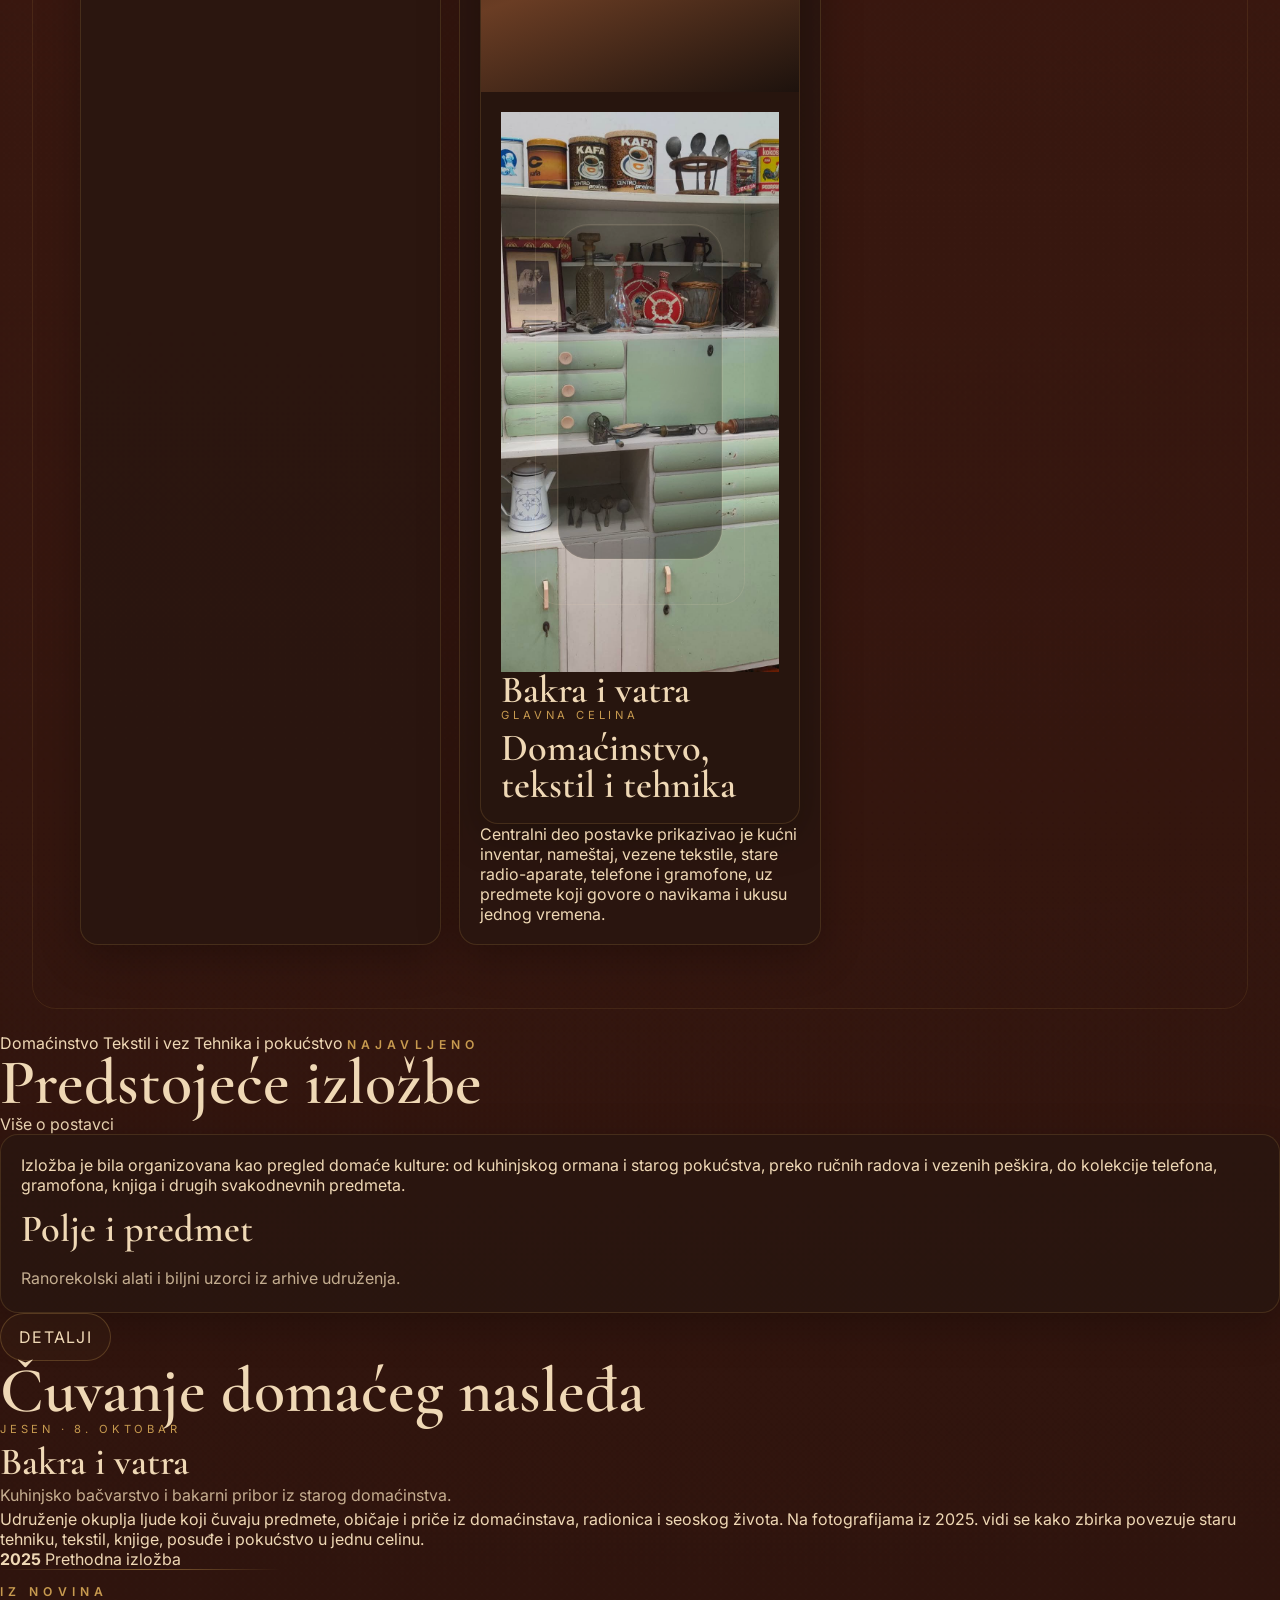
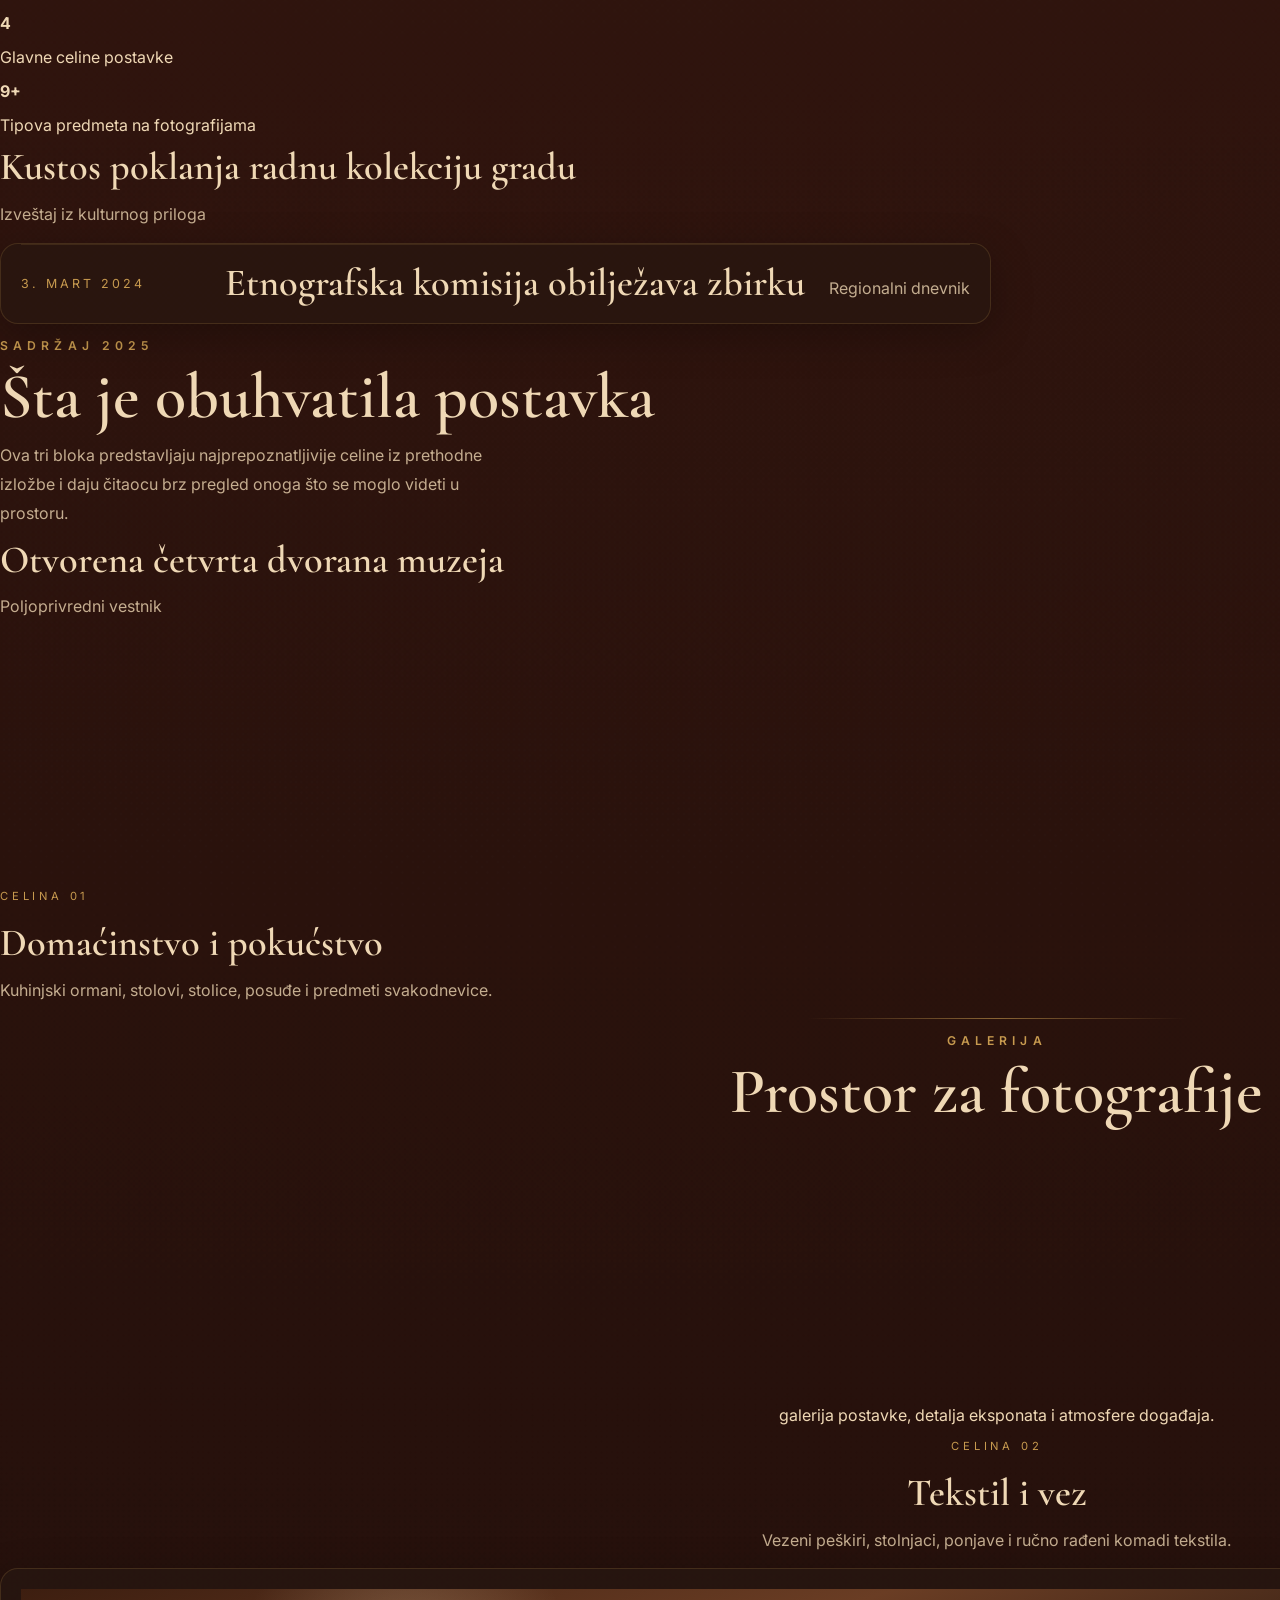
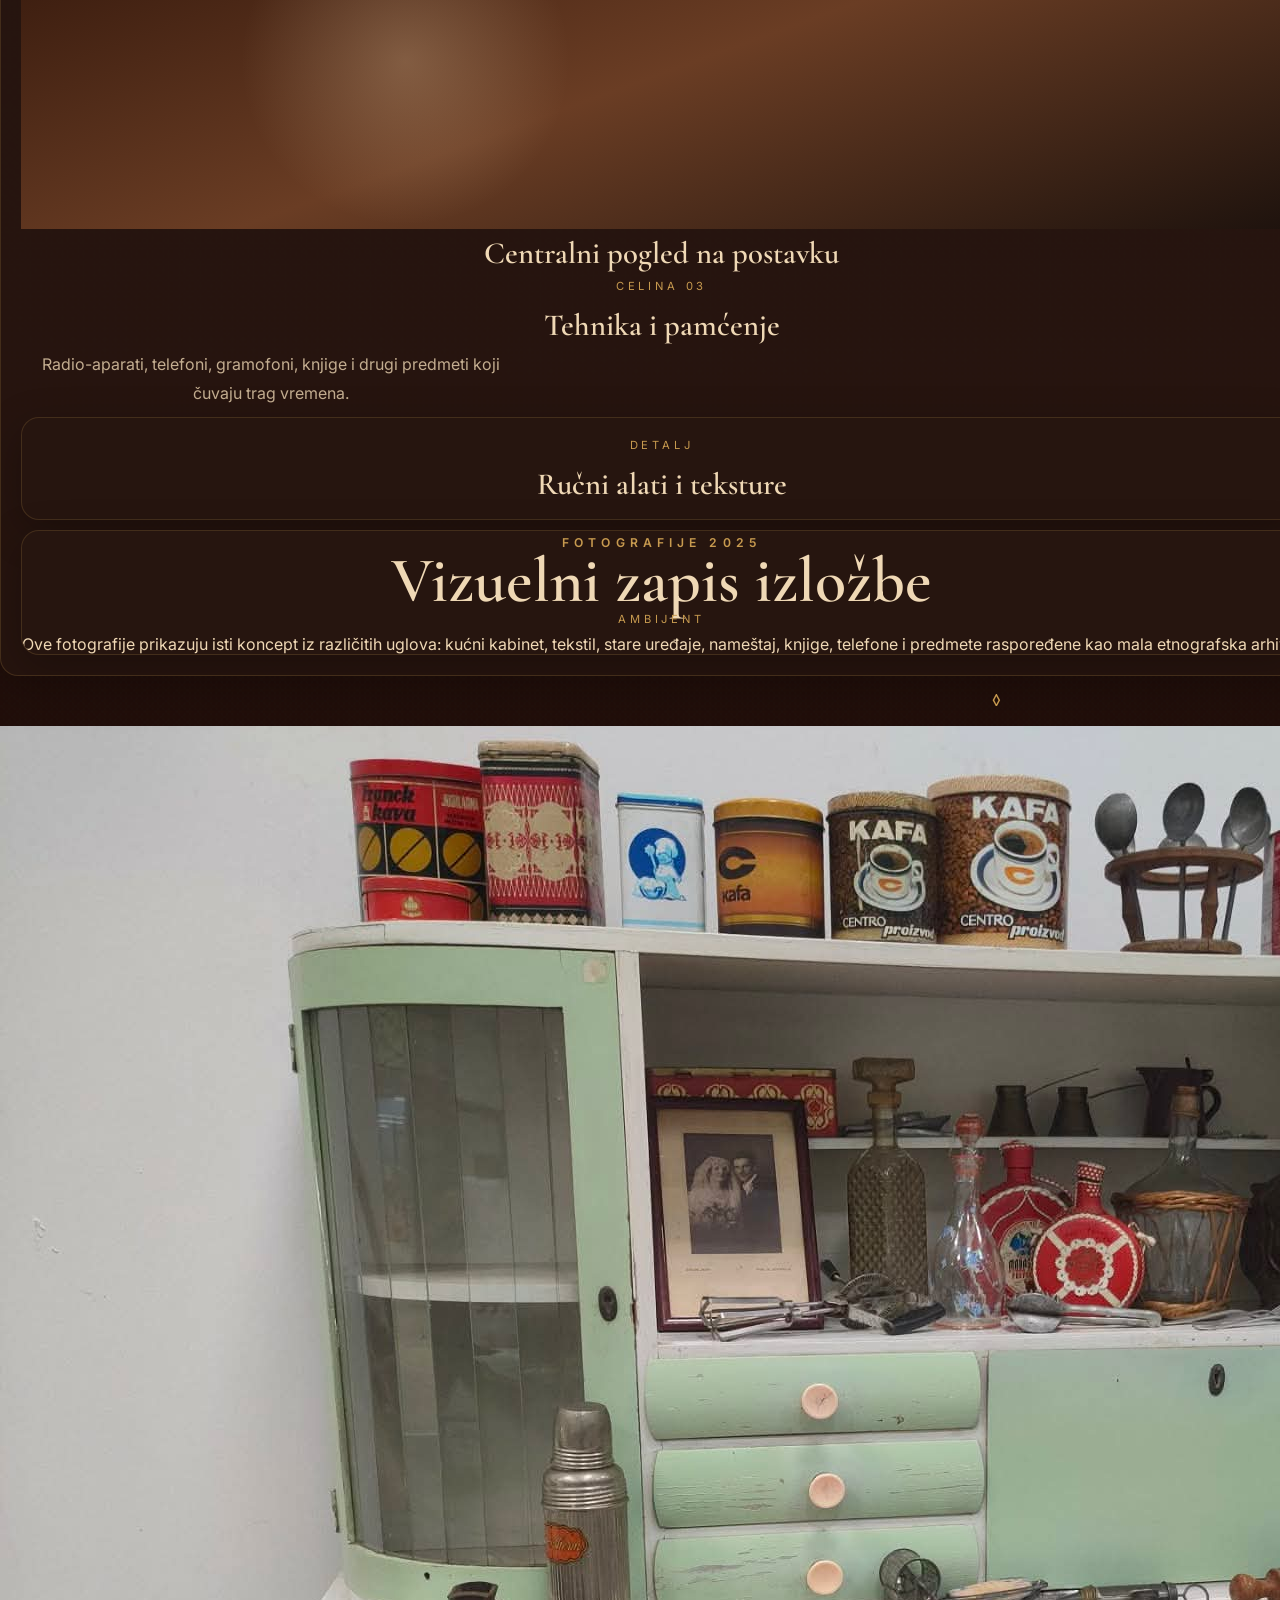
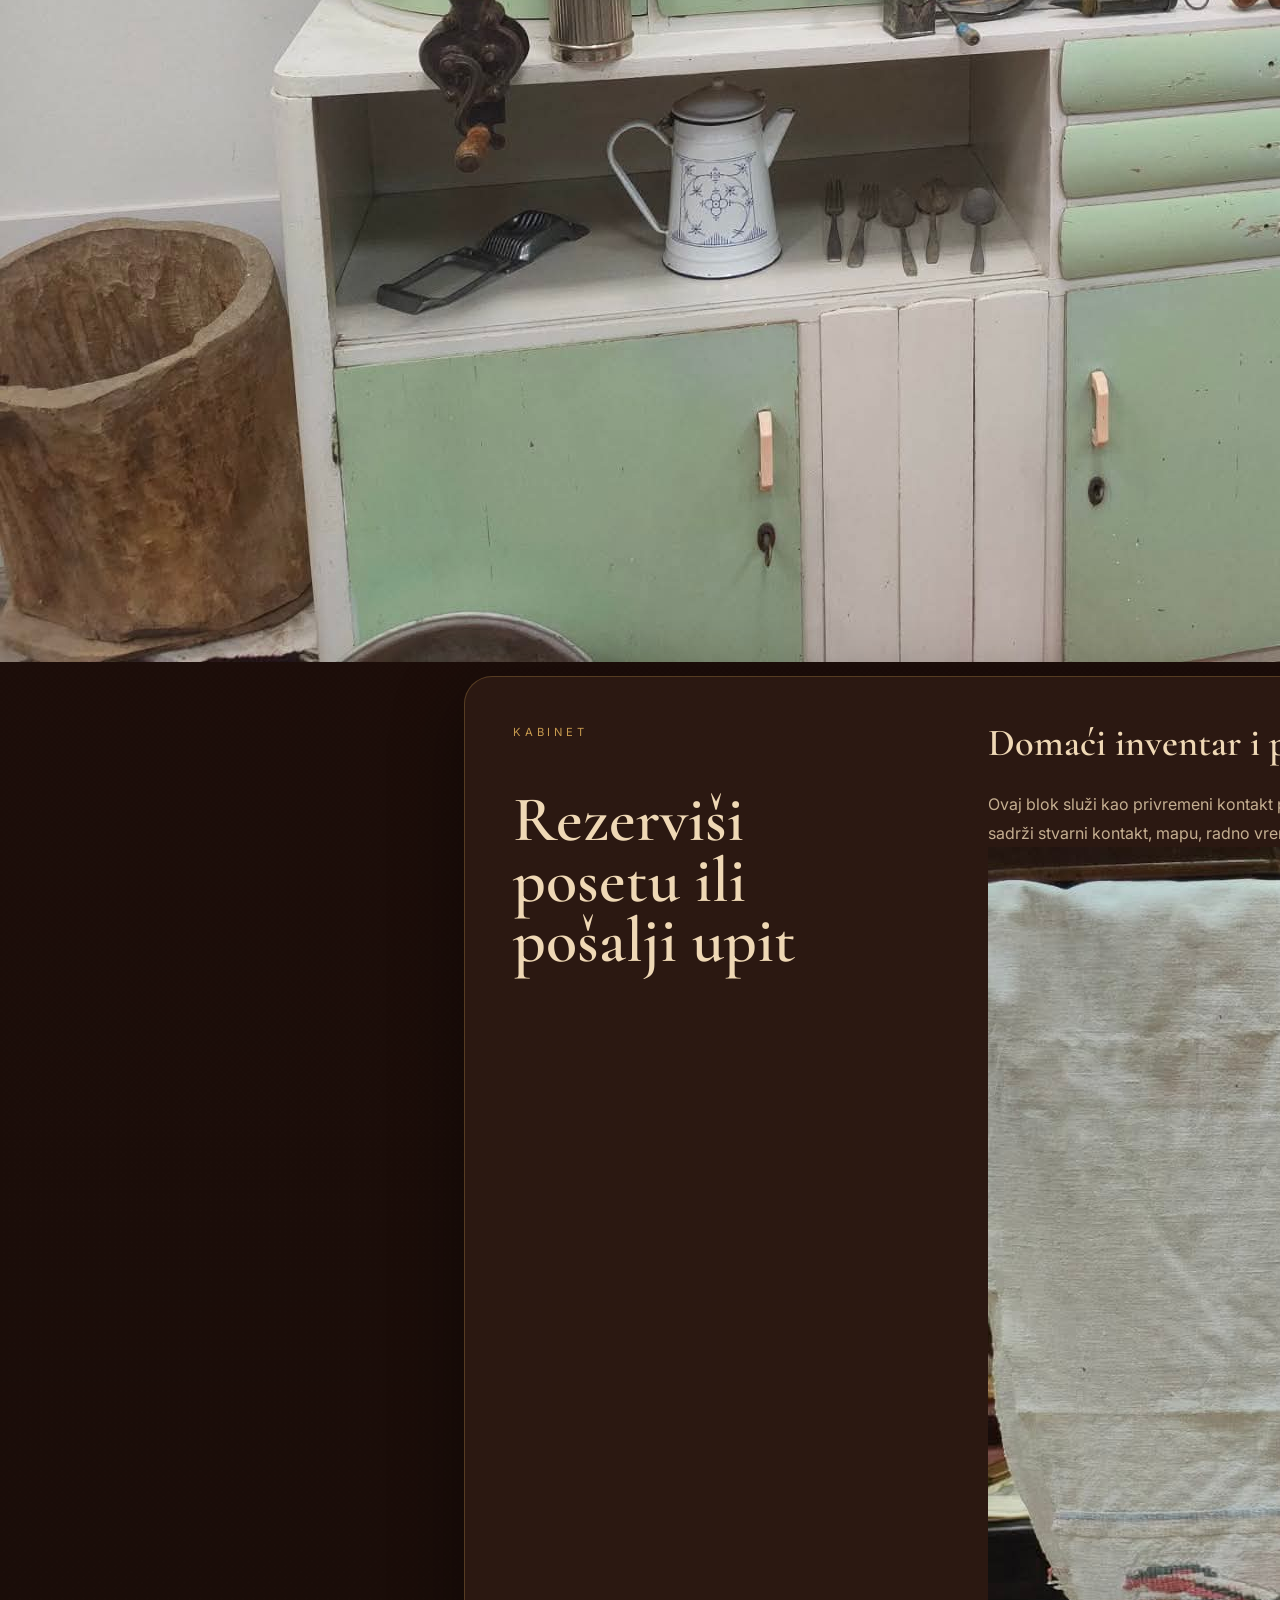
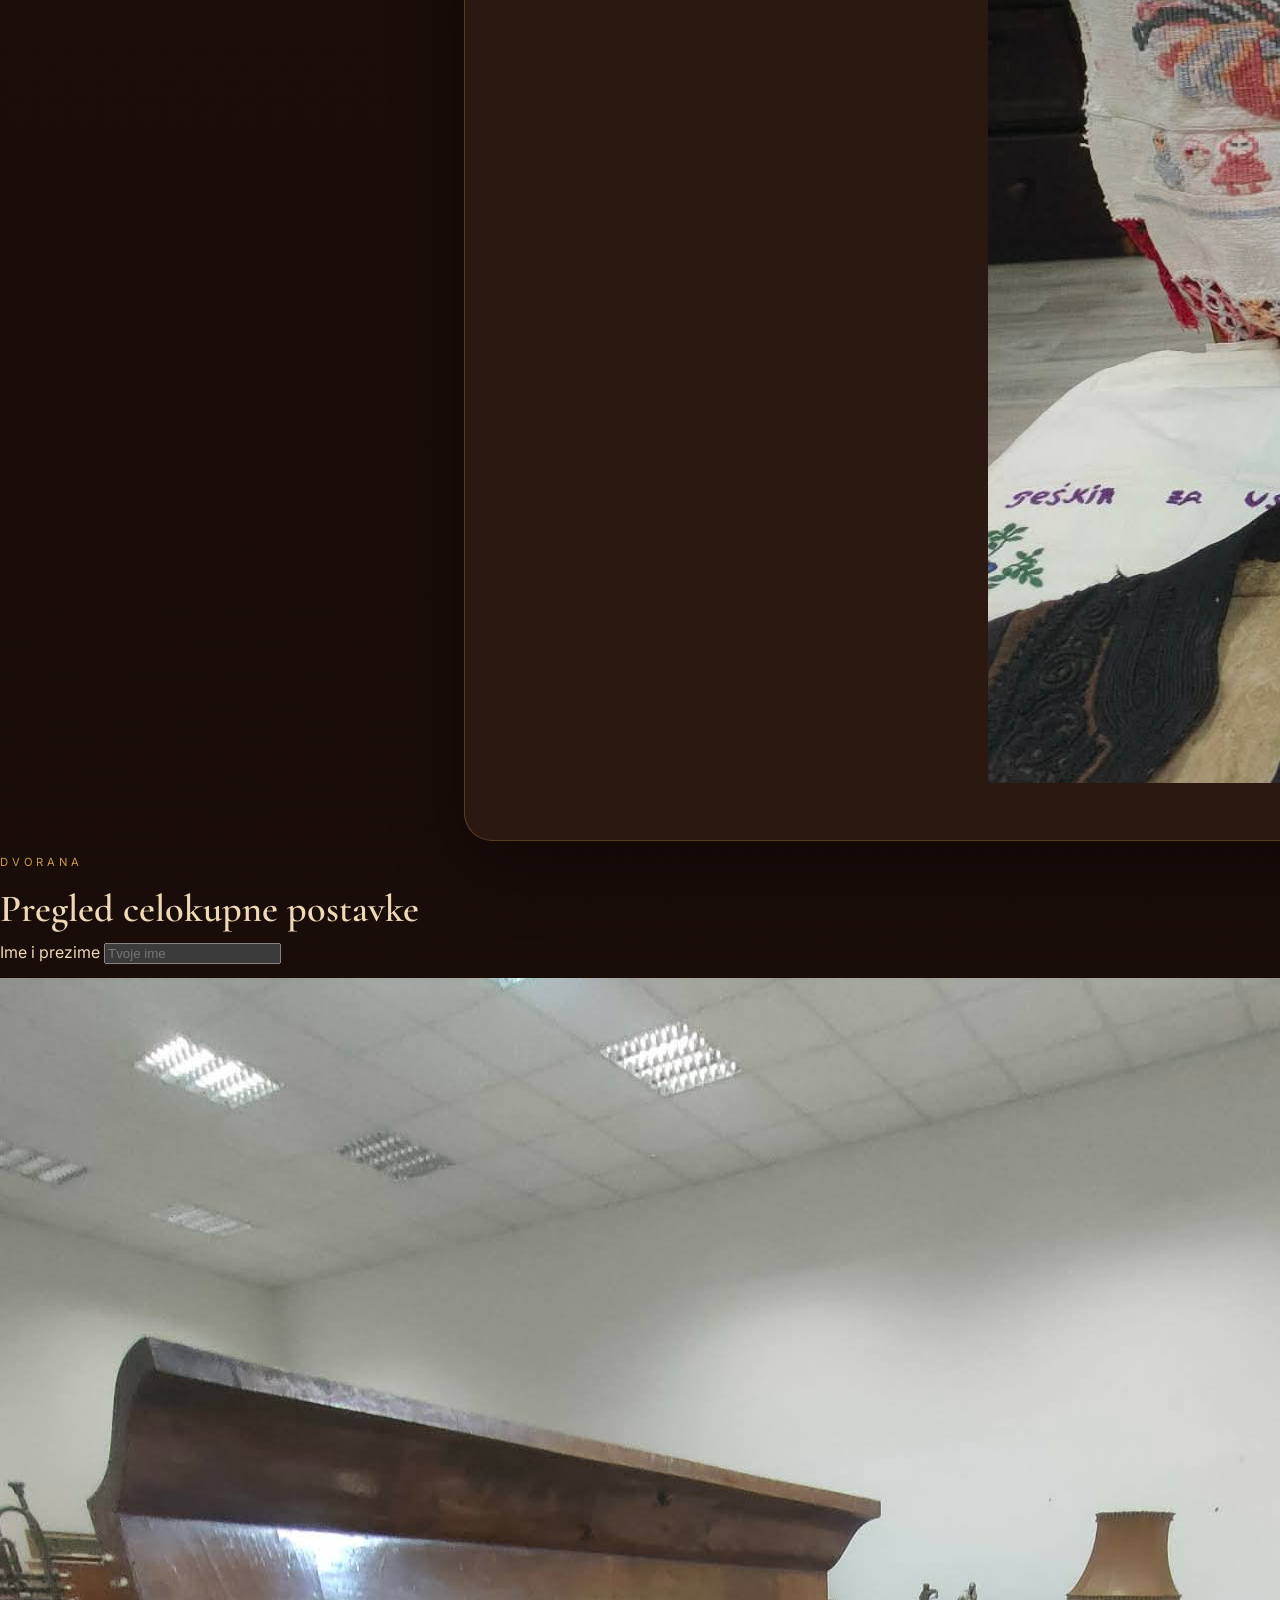
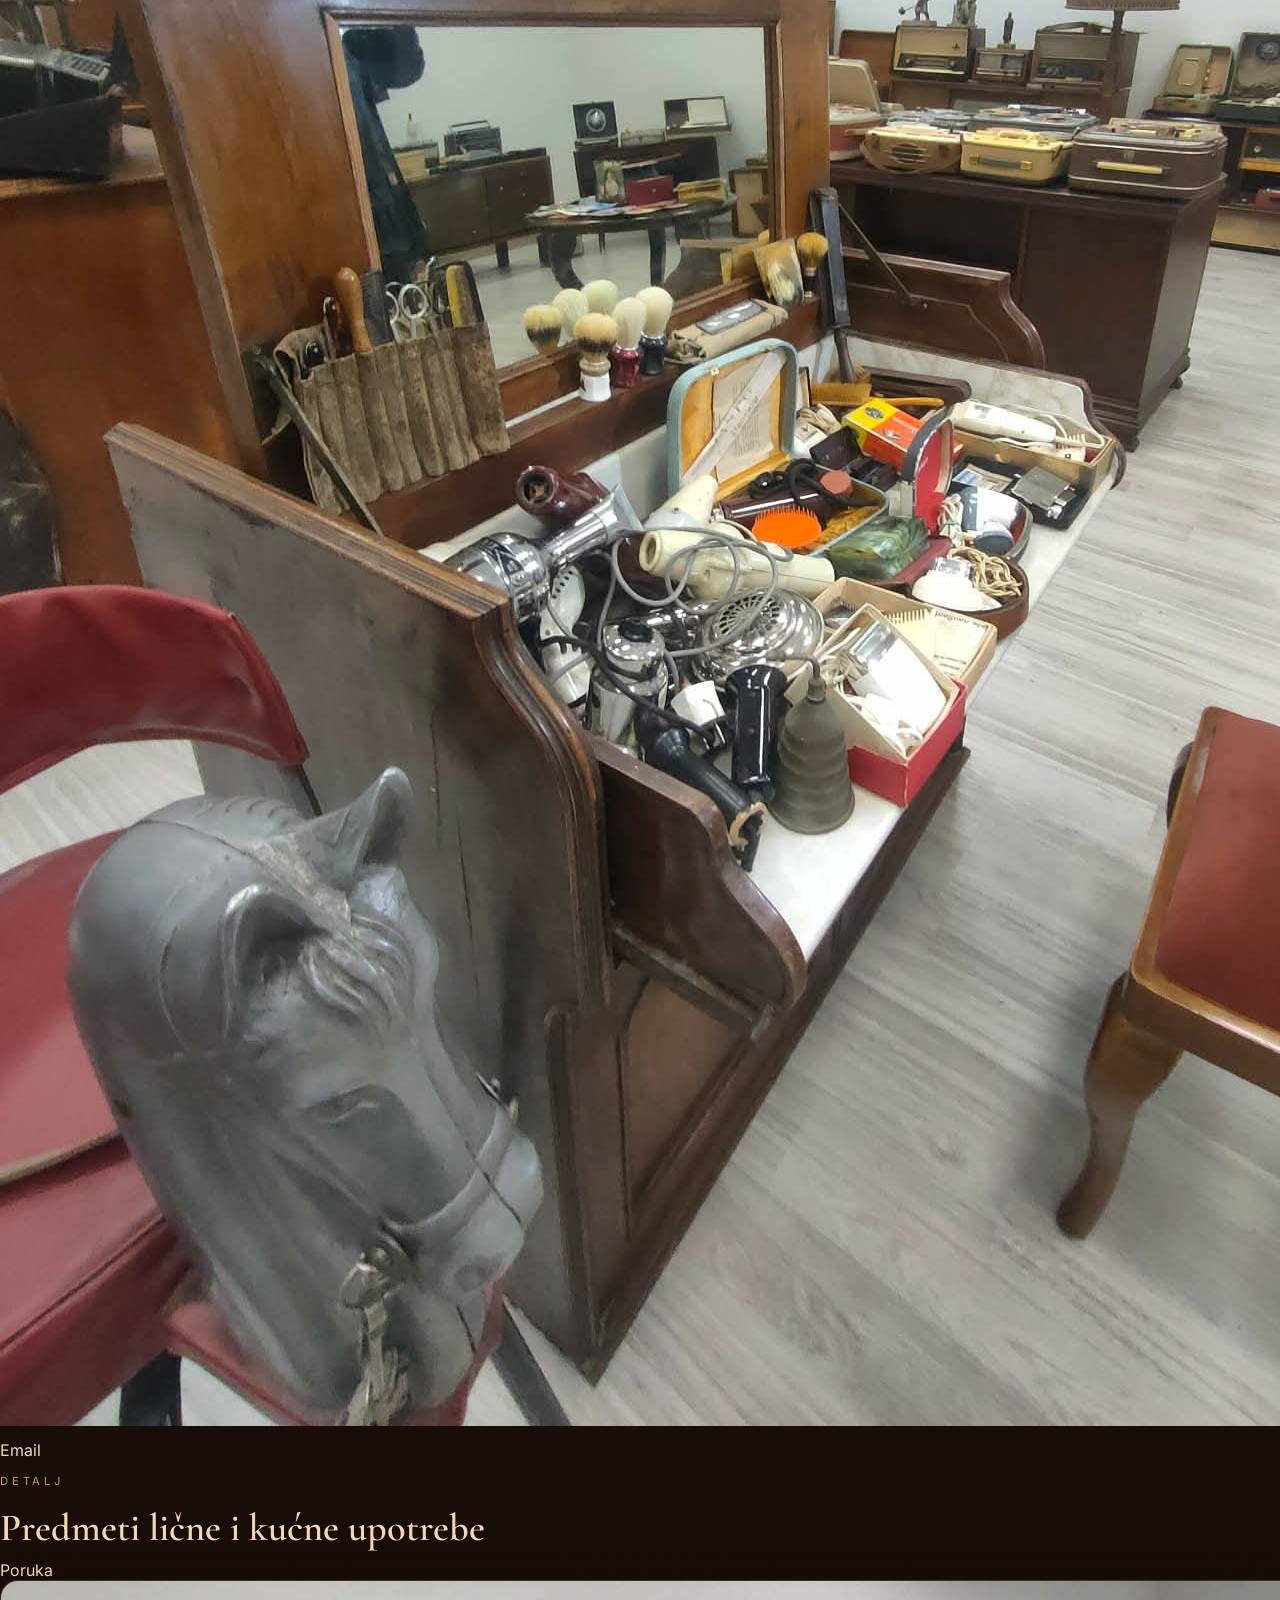
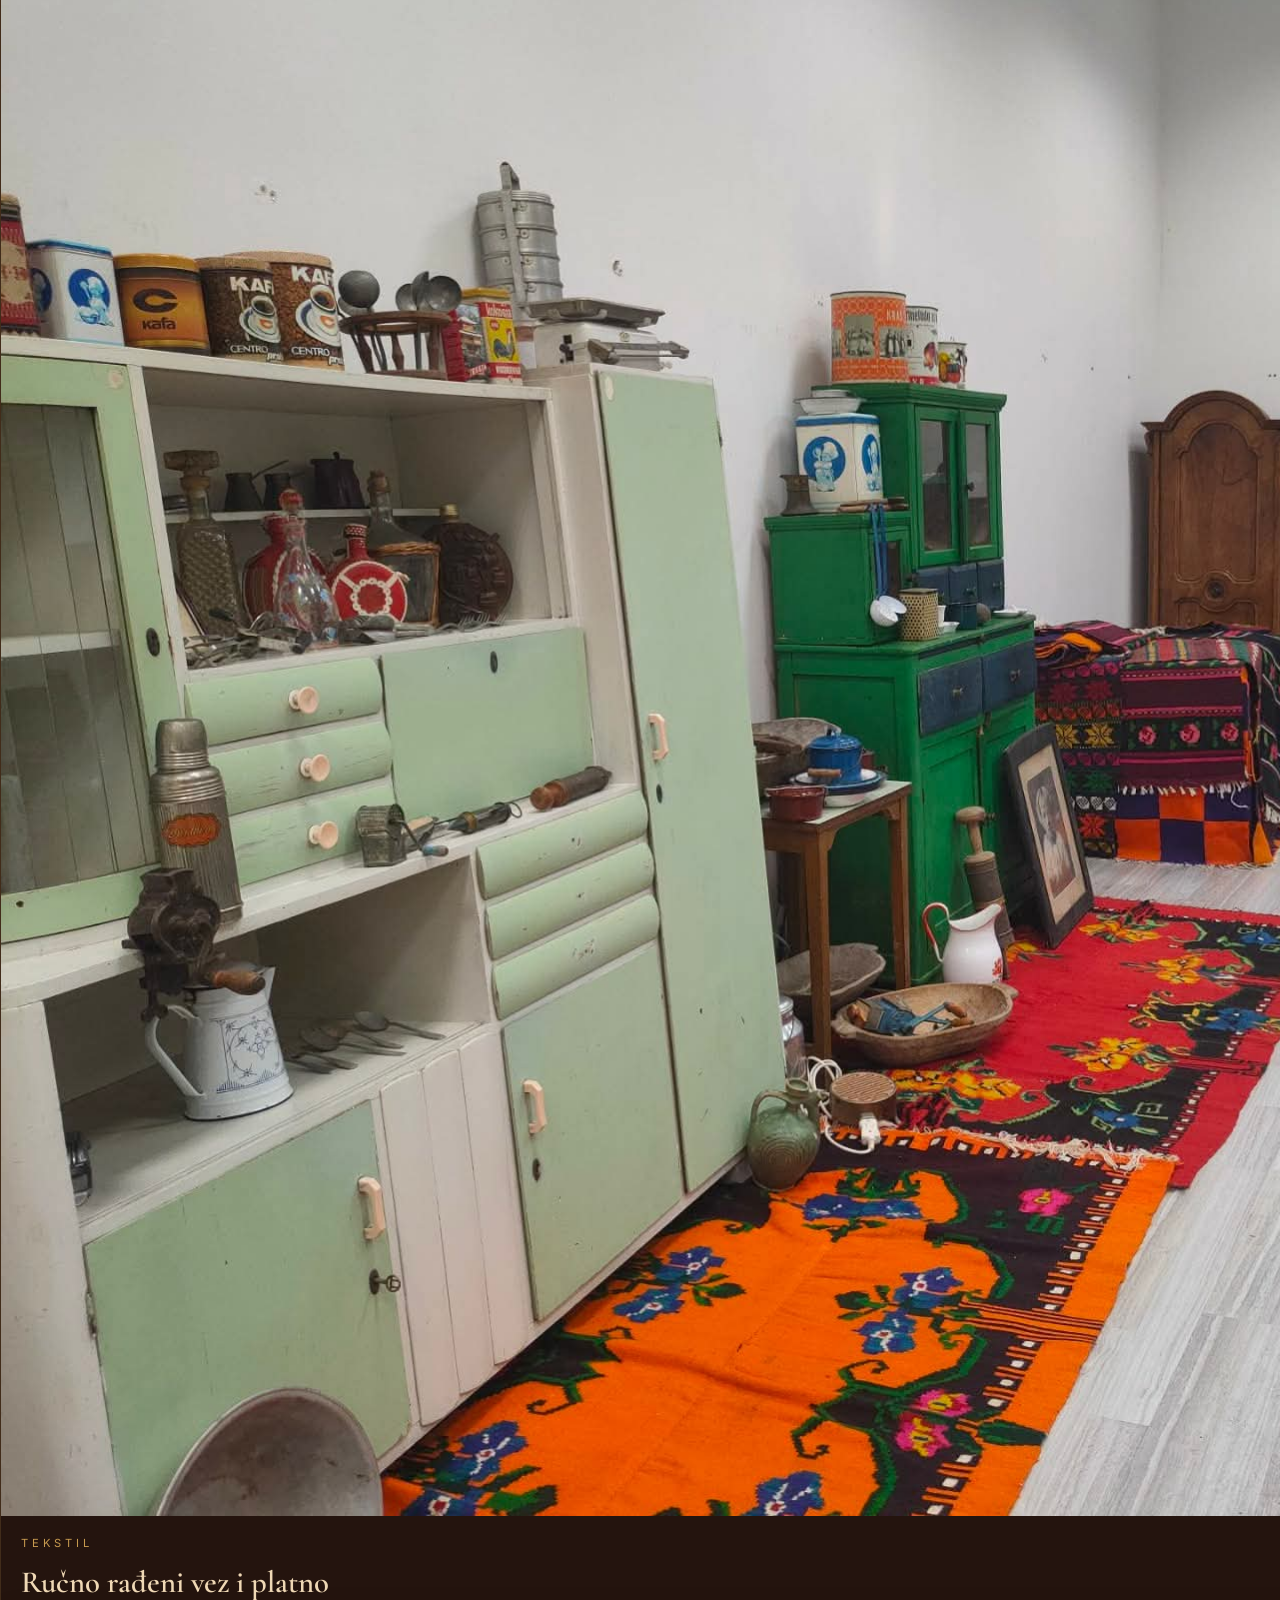
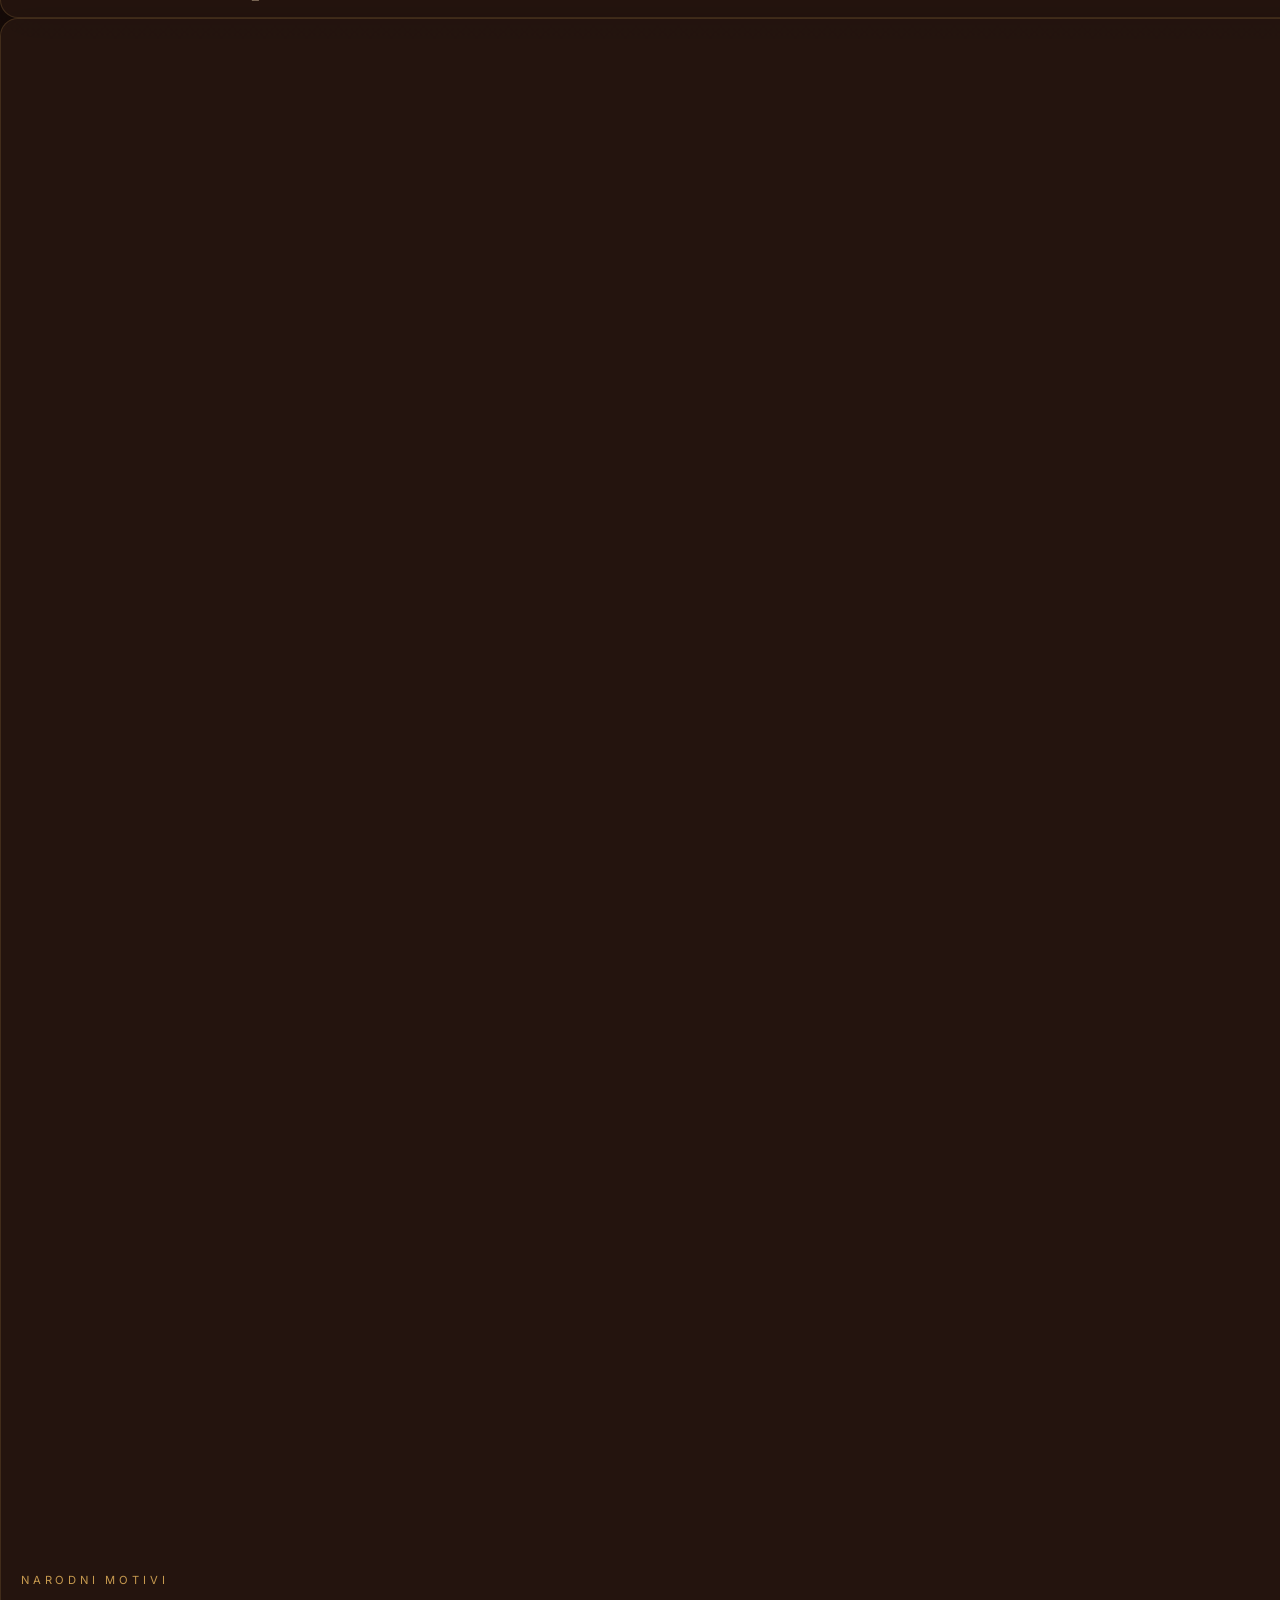
==== commit e381b2d3: "Add 2025 exhibition data and photos" ====
--- a/index.html
+++ b/index.html
@@ -179,7 +179,8 @@
               <div class="card-visual visual-one"></div>
               <div class="card-body">
                 <span class="label">2024</span>
-                <h3>Rad od žita</h3>
+              Prvi prototip sajta za izložbu iz 2025. godine, sa rustikalnim tonom, toplim braon
+              nijansama i jasnom strukturom za sve ključne informacije.
                 <p>Alati, oruđe i svakodnevni predmeti iz poljoprivrednog života.</p>
               </div>
             </article>
@@ -187,35 +188,46 @@
             <article class="exhibit-card">
               <div class="card-visual visual-two"></div>
               <div class="card-body">
-                <span class="label">2023</span>
-                <h3>Porcelan i loz</h3>
+              <span class="eyebrow">Arhiv 2025</span>
+              <h2>Prethodna izložba</h2>
                 <p>Predmeti domaćinstva, posuđe i porodične priče sa sela.</p>
-              </div>
-            </article>
+                Prethodna izložba iz 2025. okupila je predmete domaćinstva, stare uređaje,
+                ručno rađeni tekstil, posuđe, knjige i pokućstvo iz različitih perioda XX veka.
+                Na osnovu tvojih fotografija, postavka je imala naglašenu priču o radu, sećanju i
+                svakodnevici u kući i na imanju.
 
             <article class="exhibit-card">
               <div class="card-visual visual-three"></div>
               <div class="card-body">
-                <span class="label">2022</span>
+              <div class="feature-visual feature-photo">
+                <img
+                  src="slike/15d1168e807b13f45b83cdadcd7f8cd1.JPEG"
+                  alt="Zeleni kuhinjski kabinet sa posuđem, kutijama i sitnim predmetima u postavci iz 2025. godine"
+                  loading="lazy"
+                  decoding="async"
+                />
+              </div>
                 <h3>Bakra i vatra</h3>
-                <p>Kuhinjski predmeti, bakarni sudovi i topli prizori svakodnevice.</p>
-              </div>
-            </article>
-          </div>
-        </div>
-      </section>
-
-      <section id="najave" class="section reveal">
-        <div class="container">
-          <div class="section-heading">
+                <span class="label">Glavna celina</span>
+                <h3>Domaćinstvo, tekstil i tehnika</h3>
+            </article>
+                  Centralni deo postavke prikazivao je kućni inventar, nameštaj, vezene tekstile,
+                  stare radio-aparate, telefone i gramofone, uz predmete koji govore o navikama i
+                  ukusu jednog vremena.
+      </section>
+
+                  <span>Domaćinstvo</span>
+                  <span>Tekstil i vez</span>
+                  <span>Tehnika i pokućstvo</span>
             <span class="eyebrow">Najavljeno</span>
             <h2>Predstojeće izložbe</h2>
-          </div>
+                  Više o postavci
 
           <div class="timeline">
             <article class="timeline-item">
-              <div>
-                <span class="label">Proleće · 15. maj</span>
+                    Izložba je bila organizovana kao pregled domaće kulture: od kuhinjskog ormana i
+                    starog pokućstva, preko ručnih radova i vezenih peškira, do kolekcije telefona,
+                    gramofona, knjiga i drugih svakodnevnih predmeta.
                 <h3>Polje i predmet</h3>
                 <p>Ranorekolski alati i biljni uzorci iz arhive udruženja.</p>
               </div>
@@ -227,33 +239,34 @@
               </div>
             </article>
 
-            <article class="timeline-item">
+              <h2>Čuvanje domaćeg nasleđa</h2>
               <div>
                 <span class="label">Jesen · 8. oktobar</span>
                 <h3>Bakra i vatra</h3>
                 <p>Kuhinjsko bačvarstvo i bakarni pribor iz starog domaćinstva.</p>
-              </div>
-              <button class="button button-secondary js-details" type="button" data-target="details-autumn">
-                Detalji
+                Udruženje okuplja ljude koji čuvaju predmete, običaje i priče iz domaćinstava,
+                radionica i seoskog života. Na fotografijama iz 2025. vidi se kako zbirka povezuje
+                staru tehniku, tekstil, knjige, posuđe i pokućstvo u jednu celinu.
               </button>
               <div class="details-panel" id="details-autumn" hidden>
-                <p>Ovde može da stoji pozivnica, satnica, prijava i kontakt za grupne posete.</p>
-              </div>
-            </article>
-          </div>
-        </div>
-      </section>
-
-      <section id="novosti" class="section reveal">
-        <div class="container">
+                Zbog toga je ovaj prototip zamišljen kao jednostavan, topao i pregledan sajt sa
+                stvarnim vizuelnim materijalom, ali i sa dovoljno karaktera da izgleda kao ozbiljan
+                projekat za prezentaciju.
+            </article>
+          </div>
+        </div>
+      </section>
+
+                <strong>2025</strong>
+                <span>Prethodna izložba</span>
           <div class="section-heading narrow">
             <span class="eyebrow">Iz novina</span>
-            <h2>Novinski članci</h2>
-          </div>
+                <strong>4</strong>
+                <span>Glavne celine postavke</span>
 
           <div class="news-list">
-            <article class="news-item">
-              <span class="news-date">12. jun 2024</span>
+                <strong>9+</strong>
+                <span>Tipova predmeta na fotografijama</span>
               <h3>Kustos poklanja radnu kolekciju gradu</h3>
               <p>Izveštaj iz kulturnog priloga</p>
             </article>
@@ -262,35 +275,39 @@
               <h3>Etnografska komisija obilježava zbirku</h3>
               <p>Regionalni dnevnik</p>
             </article>
-            <article class="news-item">
-              <span class="news-date">19. nov 2023</span>
+              <span class="eyebrow">Sadržaj 2025</span>
+              <h2>Šta je obuhvatila postavka</h2>
+              <p>
+                Ova tri bloka predstavljaju najprepoznatljivije celine iz prethodne izložbe i daju
+                čitaocu brz pregled onoga što se moglo videti u prostoru.
+              </p>
               <h3>Otvorena četvrta dvorana muzeja</h3>
               <p>Poljoprivredni vestnik</p>
             </article>
           </div>
-        </div>
-      </section>
-
-      <section id="galerija" class="section reveal">
-        <div class="container">
+                <div class="card-visual visual-one"></div>
+      </section>
+                  <span class="label">Celina 01</span>
+                  <h3>Domaćinstvo i pokućstvo</h3>
+                  <p>Kuhinjski ormani, stolovi, stolice, posuđe i predmeti svakodnevice.</p>
           <div class="section-heading">
             <span class="eyebrow">Galerija</span>
             <h2>Prostor za fotografije</h2>
             <p>
-              Ovo je privremeni vizuelni blok za buduće slike. Kasnije može da postane stvarna
+                <div class="card-visual visual-two"></div>
               galerija postavke, detalja eksponata i atmosfere događaja.
-            </p>
-          </div>
-
+                  <span class="label">Celina 02</span>
+                  <h3>Tekstil i vez</h3>
+                  <p>Vezeni peškiri, stolnjaci, ponjave i ručno rađeni komadi tekstila.</p>
           <div class="gallery-grid">
             <figure class="gallery-card gallery-large">
               <div class="gallery-art gallery-art-one" aria-hidden="true"></div>
               <figcaption>
-                <span class="label">Glavna scena</span>
+                <div class="card-visual visual-three"></div>
                 <h3>Centralni pogled na postavku</h3>
-              </figcaption>
-            </figure>
-
+                  <span class="label">Celina 03</span>
+                  <h3>Tehnika i pamćenje</h3>
+                  <p>Radio-aparati, telefoni, gramofoni, knjige i drugi predmeti koji čuvaju trag vremena.</p>
             <figure class="gallery-card">
               <div class="gallery-art gallery-art-two" aria-hidden="true"></div>
               <figcaption>
@@ -300,38 +317,145 @@
             </figure>
 
             <figure class="gallery-card">
-              <div class="gallery-art gallery-art-three" aria-hidden="true"></div>
-              <figcaption>
+              <span class="eyebrow">Fotografije 2025</span>
+              <h2>Vizuelni zapis izložbe</h2>
                 <span class="label">Ambijent</span>
-                <h3>Toplina bakra i drveta</h3>
-              </figcaption>
+                Ove fotografije prikazuju isti koncept iz različitih uglova: kućni kabinet, tekstil,
+                stare uređaje, nameštaj, knjige, telefone i predmete raspoređene kao mala
+                etnografska arhiva.
             </figure>
           </div>
         </div>
       </section>
 
-      <section id="kontakt" class="section reveal">
+                <img
+                  src="slike/15d1168e807b13f45b83cdadcd7f8cd1.JPEG"
+                  alt="Zeleni kuhinjski kabinet sa starim posuđem i predmetima svakodnevice"
+                  loading="lazy"
+                  decoding="async"
+                />
         <div class="container contact-card">
-          <div>
-            <span class="eyebrow">Kontakt</span>
+                  <span class="label">Kabinet</span>
+                  <h3>Domaći inventar i posuđe</h3>
             <h2>Rezerviši posetu ili pošalji upit</h2>
             <p>
               Ovaj blok služi kao privremeni kontakt prostor. Kasnije može da sadrži stvarni
               kontakt, mapu, radno vreme i obrazac za prijavu.
-            </p>
-          </div>
-
-          <form class="contact-form">
+                <img
+                  src="slike/1a49226b314358939cae71356e4f564d.JPEG"
+                  alt="Velika dvorana sa postavkom nameštaja i predmetima iz zbirke"
+                  loading="lazy"
+                  decoding="async"
+                />
+          </div>
+                  <span class="label">Dvorana</span>
+                  <h3>Pregled celokupne postavke</h3>
             <label>
               Ime i prezime
               <input type="text" placeholder="Tvoje ime" />
             </label>
-            <label>
+                <img
+                  src="slike/2131a5c83cbf227c3236abeda5094811.JPEG"
+                  alt="Toaletni sto sa fenovima, kutijama i sitnim predmetima iz zbirke"
+                  loading="lazy"
+                  decoding="async"
+                />
               Email
-              <input type="email" placeholder="ime@primer.rs" />
-            </label>
+                  <span class="label">Detalj</span>
+                  <h3>Predmeti lične i kućne upotrebe</h3>
             <label>
               Poruka
+
+              <figure class="gallery-card">
+                <img
+                  src="slike/51e6cac5bffb1e807038c90c724919b2.JPEG"
+                  alt="Tekstilni eksponati i vezene tkanine postavljeni na sto i zidnu površinu"
+                  loading="lazy"
+                  decoding="async"
+                />
+                <figcaption>
+                  <span class="label">Tekstil</span>
+                  <h3>Ručno rađeni vez i platno</h3>
+                </figcaption>
+              </figure>
+
+              <figure class="gallery-card">
+                <img
+                  src="slike/53fcc653708b9ca1f71713647edebed4.JPEG"
+                  alt="Vezeni peškiri i tkanine sa narodnim motivima u izložbenom prostoru"
+                  loading="lazy"
+                  decoding="async"
+                />
+                <figcaption>
+                  <span class="label">Narodni motivi</span>
+                  <h3>Tekstil kao deo svakodnevice</h3>
+                </figcaption>
+              </figure>
+
+              <figure class="gallery-card">
+                <img
+                  src="slike/692c655e82e0f71fed247391babae1e2.JPEG"
+                  alt="Gramofoni, ploče i radio-aparati raspoređeni kao deo tehničke zbirke"
+                  loading="lazy"
+                  decoding="async"
+                />
+                <figcaption>
+                  <span class="label">Tehnika</span>
+                  <h3>Zvuk, radio i gramofoni</h3>
+                </figcaption>
+              </figure>
+
+              <figure class="gallery-card">
+                <img
+                  src="slike/80c8d444a4cf71a53687aec76bfe5ef5.JPEG"
+                  alt="Kolekcija starih telefona različitih modela i boja"
+                  loading="lazy"
+                  decoding="async"
+                />
+                <figcaption>
+                  <span class="label">Komunikacija</span>
+                  <h3>Telefoni kroz decenije</h3>
+                </figcaption>
+              </figure>
+
+              <figure class="gallery-card">
+                <img
+                  src="slike/9a5949f860cc15913eb908168fe241e6.JPEG"
+                  alt="Drveni alati, točkovi i poljoprivredni pribor postavljeni na podu"
+                  loading="lazy"
+                  decoding="async"
+                />
+                <figcaption>
+                  <span class="label">Alati</span>
+                  <h3>Drvena i ručna proizvodnja</h3>
+                </figcaption>
+              </figure>
+
+              <figure class="gallery-card">
+                <img
+                  src="slike/9df0cd8ed2c170d32f2c2eb7144285c1.JPEG"
+                  alt="Knjige, medalje i spomen predmeti raspoređeni na stolu zbirke"
+                  loading="lazy"
+                  decoding="async"
+                />
+                <figcaption>
+                  <span class="label">Memorabilije</span>
+                  <h3>Knjige i spomen predmeti</h3>
+                </figcaption>
+              </figure>
+
+              <figure class="gallery-card">
+                <img
+                  src="slike/b1deaeeeb9d03b16150b17cd32c69c1f.JPEG"
+                  alt="Kompozicija sa oruđem i drvenim predmetima iz starog domaćinstva"
+                  loading="lazy"
+                  decoding="async"
+                />
+                <figcaption>
+                  <span class="label">Rad</span>
+                  <h3>Predmeti iz svakodnevnog rada</h3>
+                </figcaption>
+              </figure>
               <textarea rows="4" placeholder="Napiši kratko šta te zanima"></textarea>
             </label>
             <button class="button button-primary" type="submit">Pošalji upit</button>
--- a/styles.css
+++ b/styles.css
@@ -409,38 +409,40 @@
 }
 
 .feature-visual {
+  position: relative;
+  overflow: hidden;
   min-height: 560px;
-  background:
-    radial-gradient(circle at 32% 18%, rgba(255, 228, 171, 0.38), transparent 12%),
-    linear-gradient(145deg, rgba(75, 44, 30, 0.88), rgba(17, 10, 8, 0.92)),
-    linear-gradient(0deg, rgba(199, 154, 79, 0.13), rgba(199, 154, 79, 0.13));
-}
-
-.placeholder-art {
-  position: relative;
-  isolation: isolate;
-}
-
-.placeholder-art::before,
-.placeholder-art::after {
+  background: linear-gradient(145deg, rgba(75, 44, 30, 0.88), rgba(17, 10, 8, 0.92));
+}
+
+.feature-visual::before,
+.feature-visual::after {
   content: "";
   position: absolute;
   inset: 12%;
   border: 1px solid rgba(239, 216, 181, 0.13);
   border-radius: 24px;
-}
-
-.placeholder-art::after {
+  pointer-events: none;
+}
+
+.feature-visual::after {
   inset: 20%;
   border-radius: 32px;
-  background:
-    radial-gradient(circle at 42% 30%, rgba(246, 187, 109, 0.28), transparent 14%),
-    radial-gradient(circle at 70% 38%, rgba(255, 239, 201, 0.13), transparent 10%),
-    radial-gradient(circle at 36% 68%, rgba(110, 64, 34, 0.8), transparent 22%),
-    linear-gradient(180deg, rgba(0, 0, 0, 0.1), rgba(0, 0, 0, 0.38));
   box-shadow:
     inset 0 0 0 1px rgba(239, 216, 181, 0.08),
     inset 0 -80px 120px rgba(0, 0, 0, 0.38);
+}
+
+.feature-photo img,
+.gallery-card img {
+  display: block;
+  width: 100%;
+  height: 100%;
+  object-fit: cover;
+}
+
+.feature-photo img {
+  min-height: 560px;
 }
 
 .feature-content {
@@ -590,7 +592,7 @@
 
 .gallery-grid {
   display: grid;
-  grid-template-columns: 1.3fr 0.85fr 0.85fr;
+  grid-template-columns: repeat(3, minmax(0, 1fr));
   gap: 18px;
   align-items: start;
 }
@@ -605,31 +607,11 @@
 }
 
 .gallery-large {
-  grid-row: span 2;
-}
-
-.gallery-art {
-  min-height: 280px;
-}
-
-.gallery-art-one {
-  min-height: 520px;
-  background:
-    radial-gradient(circle at 28% 24%, rgba(255, 232, 180, 0.24), transparent 16%),
-    radial-gradient(circle at 68% 42%, rgba(196, 143, 62, 0.28), transparent 18%),
-    linear-gradient(145deg, #2a1a12, #6a4327 55%, #1a0f0c 100%);
-}
-
-.gallery-art-two {
-  background:
-    radial-gradient(circle at 65% 28%, rgba(255, 220, 160, 0.18), transparent 14%),
-    linear-gradient(160deg, #553019, #24130d 58%, #7d5732 100%);
-}
-
-.gallery-art-three {
-  background:
-    radial-gradient(circle at 25% 30%, rgba(255, 238, 201, 0.16), transparent 16%),
-    linear-gradient(160deg, #3a1f12, #6d4023 50%, #1d120d 100%);
+  grid-column: span 2;
+}
+
+.gallery-card img {
+  min-height: 260px;
 }
 
 .gallery-card figcaption {
@@ -749,10 +731,11 @@
   }
 
   .gallery-large {
-    grid-row: auto;
-  }
-
-  .gallery-art-one {
+    grid-column: auto;
+  }
+
+  .feature-photo img,
+  .gallery-card img {
     min-height: 360px;
   }
 }
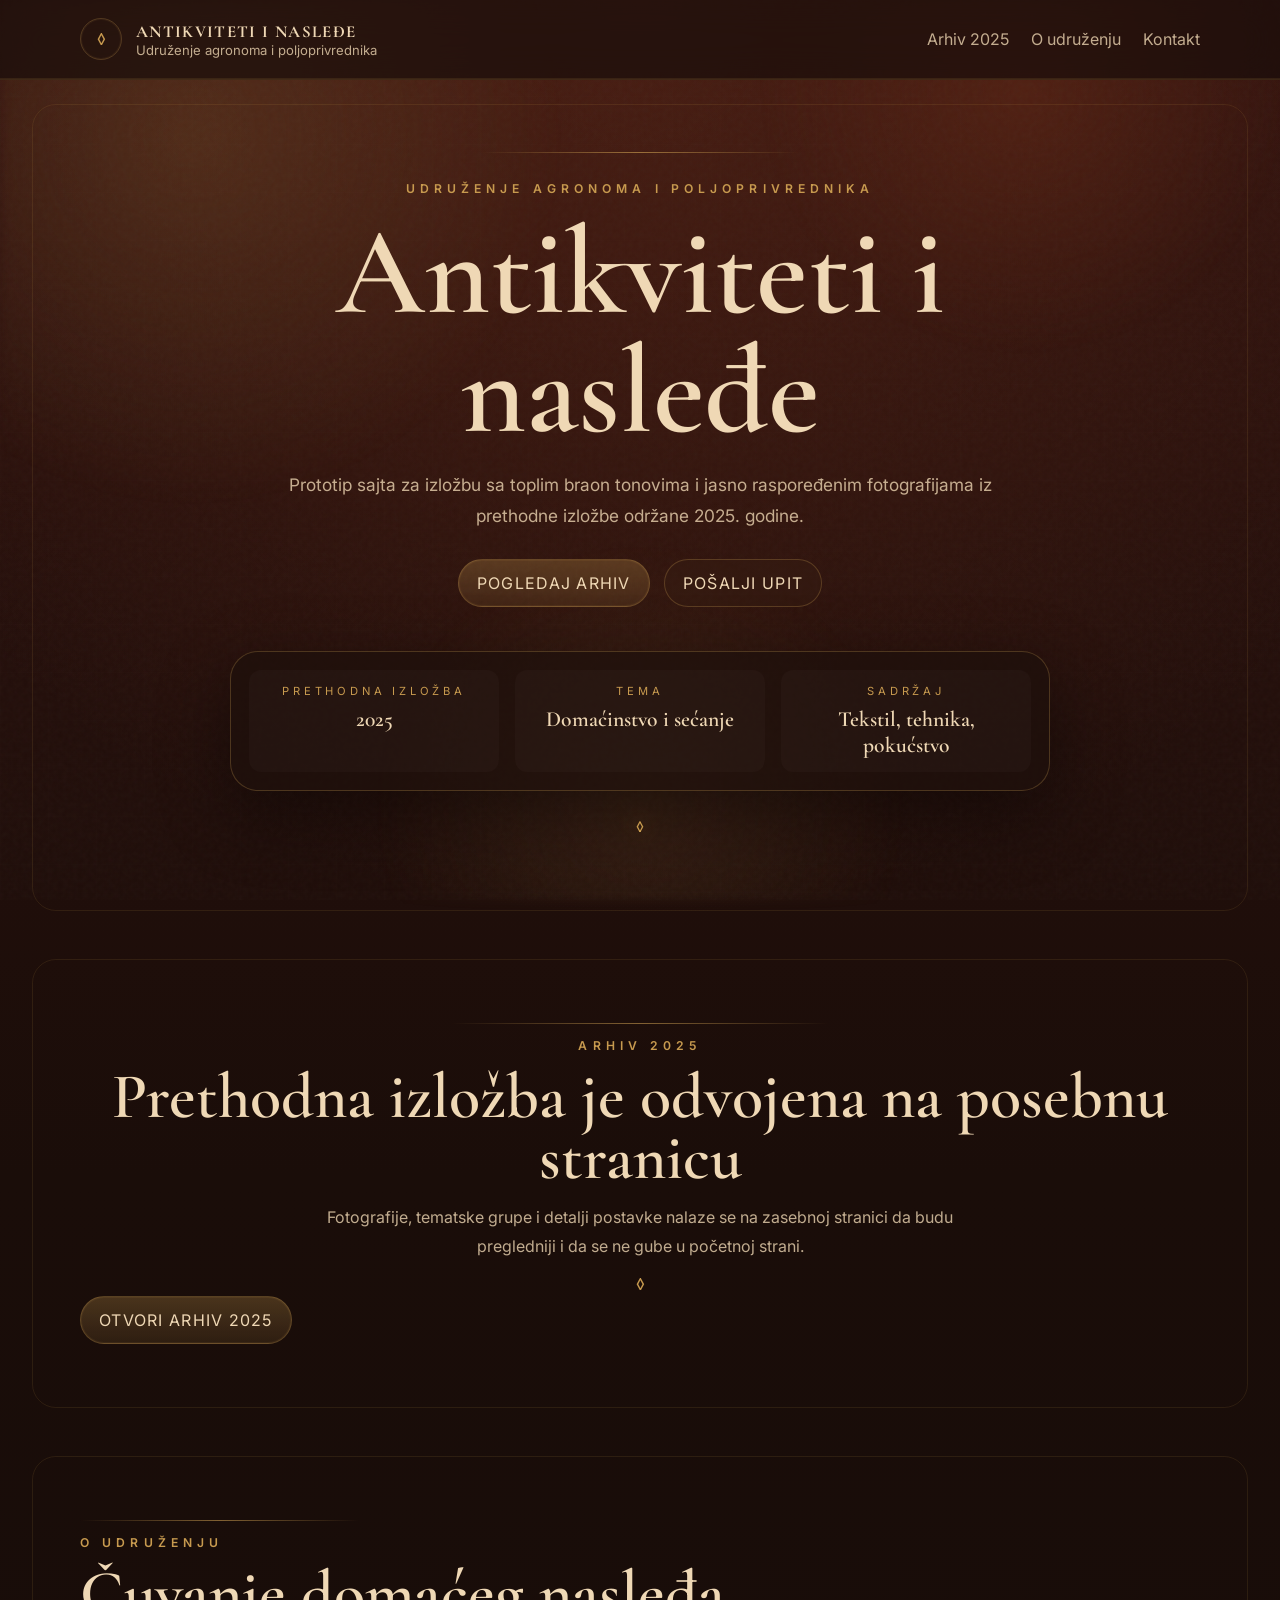
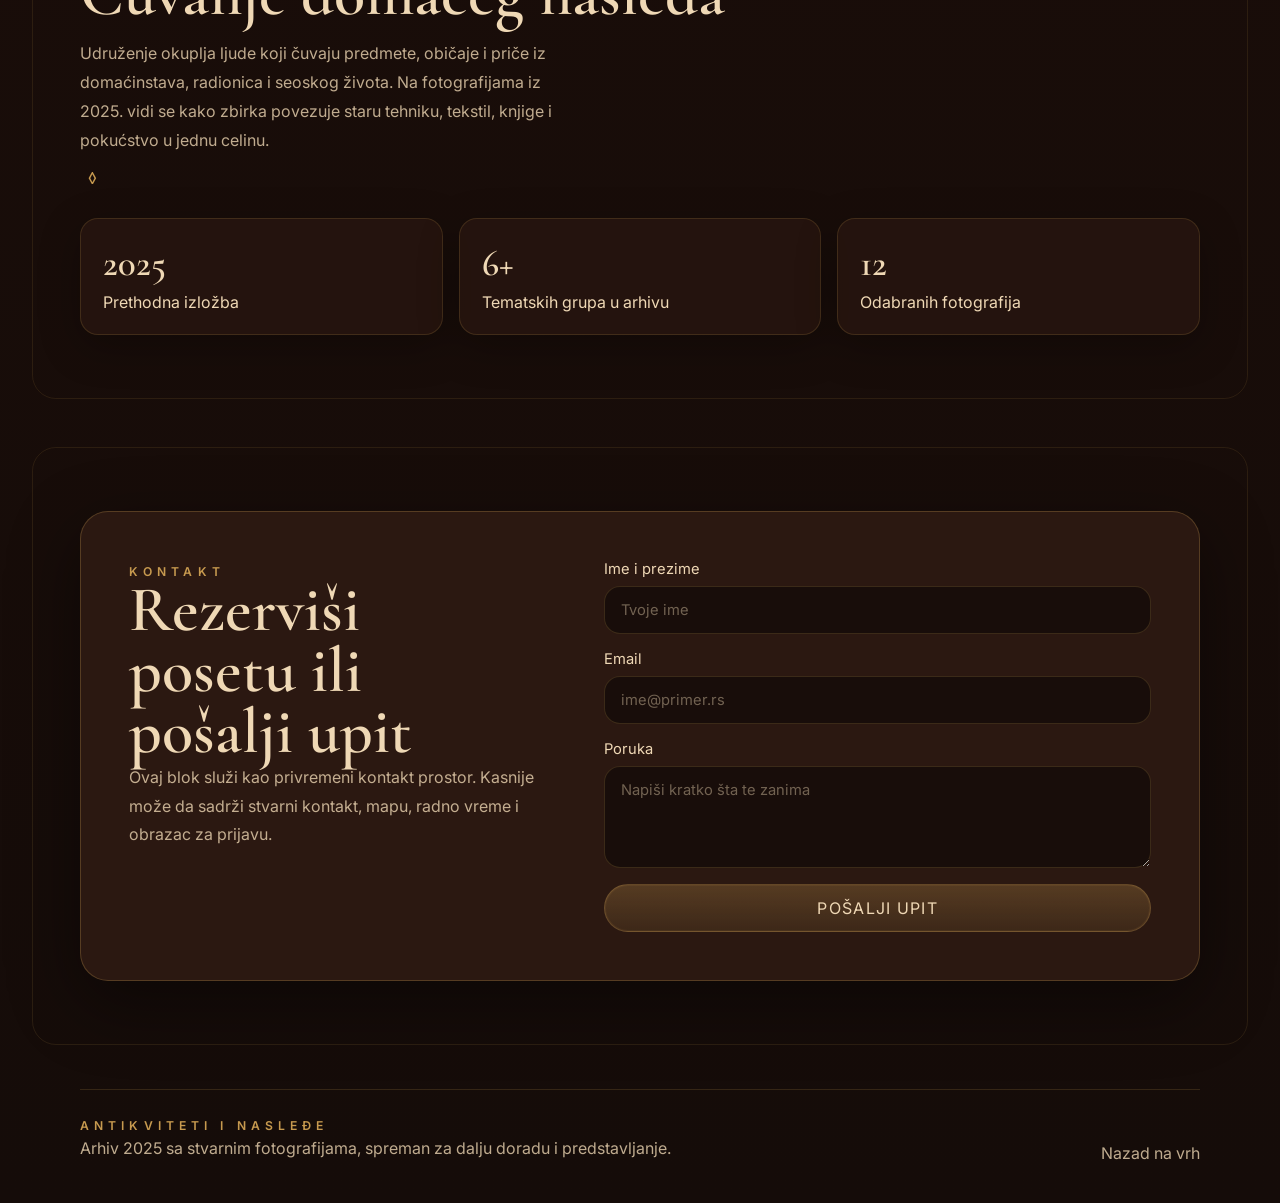
==== commit 87a3157e: "Split archive into separate page" ====
--- a/index.html
+++ b/index.html
@@ -3,16 +3,16 @@
   <head>
     <meta charset="UTF-8" />
     <meta name="viewport" content="width=device-width, initial-scale=1.0" />
-    <title>Antikviteti i nasleđe | Prototip</title>
+    <title>Antikviteti i nasleđe | Početna</title>
     <meta
       name="description"
-      content="Prvi prototip sajta za izložbu i udruženje, u rustikalnom i toplom braon vizuelnom stilu."
+      content="Rustikalni prototip sajta za izložbu i udruženje sa stvarnim fotografijama iz arhiva 2025."
     />
     <meta name="theme-color" content="#1d100c" />
-    <meta property="og:title" content="Antikviteti i nasleđe | Prototip" />
+    <meta property="og:title" content="Antikviteti i nasleđe | Arhiv 2025" />
     <meta
       property="og:description"
-      content="Rustikalni prototip sajta za izložbu i udruženje sa toplim braon tonovima."
+      content="Topli braon prototip sajta sa jasno raspoređenim fotografijama iz prethodne izložbe 2025."
     />
     <meta property="og:type" content="website" />
     <link rel="preconnect" href="https://fonts.googleapis.com" />
@@ -46,12 +46,8 @@
         </button>
 
         <nav id="site-nav" class="site-nav">
+          <a href="archive.html">Arhiv 2025</a>
           <a href="#o-udruzenju">O udruženju</a>
-          <a href="#izlozba">Izložba</a>
-          <a href="#prethodne">Prethodne</a>
-          <a href="#galerija">Galerija</a>
-          <a href="#najave">Najave</a>
-          <a href="#novosti">Novosti</a>
           <a href="#kontakt">Kontakt</a>
         </nav>
       </div>
@@ -66,396 +62,98 @@
           <div class="eyebrow">Udruženje agronoma i poljoprivrednika</div>
           <h1>Antikviteti i nasleđe</h1>
           <p class="hero-lead">
-            Prvi prototip sajta za izložbu, sa rustikalnim tonom, toplim braon nijansama i
-            jasnom strukturom za sve ključne informacije.
+            Prototip sajta za izložbu sa toplim braon tonovima i jasno raspoređenim fotografijama
+            iz prethodne izložbe održane 2025. godine.
           </p>
 
           <div class="hero-actions">
-            <a class="button button-primary" href="#izlozba">Pogledaj izložbu</a>
-            <a class="button button-secondary" href="#kontakt">Zakaži posetu</a>
+            <a class="button button-primary" href="archive.html">Pogledaj arhiv</a>
+            <a class="button button-secondary" href="#kontakt">Pošalji upit</a>
           </div>
 
           <div class="hero-panel">
             <div>
-              <span class="label">Trenutna postavka</span>
-              <strong>Između žetve i sećanja</strong>
+              <span class="label">Prethodna izložba</span>
+              <strong>2025</strong>
             </div>
             <div>
-              <span class="label">Lokacija</span>
-              <strong>Dvorana zbirke</strong>
+              <span class="label">Tema</span>
+              <strong>Domaćinstvo i sećanje</strong>
             </div>
             <div>
-              <span class="label">Termin</span>
-              <strong>Subota, 10–16h</strong>
+              <span class="label">Sadržaj</span>
+              <strong>Tekstil, tehnika, pokućstvo</strong>
             </div>
           </div>
         </div>
       </section>
 
-      <section id="izlozba" class="section reveal">
-        <div class="container split-layout">
+      <section class="section reveal">
+        <div class="container archive-teaser">
           <div class="section-heading">
-            <span class="eyebrow">Izložba</span>
-            <h2>Aktuelna postavka</h2>
+            <span class="eyebrow">Arhiv 2025</span>
+            <h2>Prethodna izložba je odvojena na posebnu stranicu</h2>
             <p>
-              Ovo je okvirni prikaz prostora za glavnu izložbu. Kasnije možeš ubaciti stvarne
-              fotografije, nazive eksponata i detalje o programu.
+              Fotografije, tematske grupe i detalji postavke nalaze se na zasebnoj stranici da
+              budu pregledniji i da se ne gube u početnoj strani.
             </p>
           </div>
 
-          <article class="feature-card">
-            <div class="feature-visual placeholder-art" aria-hidden="true"></div>
-            <div class="feature-content">
-              <span class="label">Pozivnica</span>
-              <h3>Između žetve i sećanja</h3>
-              <p>
-                Postavka posvećena alatima, predmetima i običajima koji čuvaju priču o radu,
-                domaćinstvu i zajednici.
-              </p>
-              <div class="meta-row">
-                <span>Dvorana zbirke</span>
-                <span>Do 30. septembra</span>
-                <span>Ulaz slobodan</span>
-              </div>
-              <button class="button button-primary js-details" type="button" data-target="details-current">
-                Više informacija
-              </button>
-              <div class="details-panel" id="details-current" hidden>
-                <p>
-                  Ovde će kasnije stajati opis postavke, spisak predmeta i praktične informacije
-                  za posetioce.
-                </p>
-              </div>
-            </div>
-          </article>
+          <a class="button button-primary" href="archive.html">Otvori arhiv 2025</a>
         </div>
       </section>
 
       <section id="o-udruzenju" class="section reveal">
-        <div class="container about-grid">
+        <div class="container about-layout">
           <div class="section-heading narrow">
             <span class="eyebrow">O udruženju</span>
-            <h2>Četrdeset godina posvećenosti</h2>
-          </div>
-
-          <div class="about-text">
+            <h2>Čuvanje domaćeg nasleđa</h2>
             <p>
-              Udruženje okuplja agronome, poljoprivrednike i ljubitelje nasleđa sa ciljem da
-              sačuva sećanje na alate, običaje i rad koji su oblikovali domaćinstva i lokalnu
-              zajednicu.
-            </p>
-            <p>
-              Prostor je zamišljen kao jednostavan, topao i pregledan sajt sa svim ključnim
-              informacijama, ali i sa dovoljno karaktera da izgleda kao premium prototip.
+              Udruženje okuplja ljude koji čuvaju predmete, običaje i priče iz domaćinstava,
+              radionica i seoskog života. Na fotografijama iz 2025. vidi se kako zbirka povezuje
+              staru tehniku, tekstil, knjige i pokućstvo u jednu celinu.
             </p>
           </div>
 
-          <div class="stats-grid">
+          <div class="about-grid-cards">
             <article class="stat-card">
-              <strong>1984</strong>
-              <span>Godina osnivanja</span>
+              <strong>2025</strong>
+              <span>Prethodna izložba</span>
             </article>
             <article class="stat-card">
-              <strong>120+</strong>
-              <span>Predmeta u zbirci</span>
+              <strong>6+</strong>
+              <span>Tematskih grupa u arhivu</span>
             </article>
             <article class="stat-card">
               <strong>12</strong>
-              <span>Izložbi i programa</span>
+              <span>Odabranih fotografija</span>
             </article>
           </div>
         </div>
       </section>
 
-      <section id="prethodne" class="section reveal">
-        <div class="container">
-          <div class="section-heading">
-            <span class="eyebrow">Arhiv</span>
-            <h2>Prethodne izložbe</h2>
-          </div>
-
-          <div class="cards-grid">
-            <article class="exhibit-card">
-              <div class="card-visual visual-one"></div>
-              <div class="card-body">
-                <span class="label">2024</span>
-              Prvi prototip sajta za izložbu iz 2025. godine, sa rustikalnim tonom, toplim braon
-              nijansama i jasnom strukturom za sve ključne informacije.
-                <p>Alati, oruđe i svakodnevni predmeti iz poljoprivrednog života.</p>
-              </div>
-            </article>
-
-            <article class="exhibit-card">
-              <div class="card-visual visual-two"></div>
-              <div class="card-body">
-              <span class="eyebrow">Arhiv 2025</span>
-              <h2>Prethodna izložba</h2>
-                <p>Predmeti domaćinstva, posuđe i porodične priče sa sela.</p>
-                Prethodna izložba iz 2025. okupila je predmete domaćinstva, stare uređaje,
-                ručno rađeni tekstil, posuđe, knjige i pokućstvo iz različitih perioda XX veka.
-                Na osnovu tvojih fotografija, postavka je imala naglašenu priču o radu, sećanju i
-                svakodnevici u kući i na imanju.
-
-            <article class="exhibit-card">
-              <div class="card-visual visual-three"></div>
-              <div class="card-body">
-              <div class="feature-visual feature-photo">
-                <img
-                  src="slike/15d1168e807b13f45b83cdadcd7f8cd1.JPEG"
-                  alt="Zeleni kuhinjski kabinet sa posuđem, kutijama i sitnim predmetima u postavci iz 2025. godine"
-                  loading="lazy"
-                  decoding="async"
-                />
-              </div>
-                <h3>Bakra i vatra</h3>
-                <span class="label">Glavna celina</span>
-                <h3>Domaćinstvo, tekstil i tehnika</h3>
-            </article>
-                  Centralni deo postavke prikazivao je kućni inventar, nameštaj, vezene tekstile,
-                  stare radio-aparate, telefone i gramofone, uz predmete koji govore o navikama i
-                  ukusu jednog vremena.
-      </section>
-
-                  <span>Domaćinstvo</span>
-                  <span>Tekstil i vez</span>
-                  <span>Tehnika i pokućstvo</span>
-            <span class="eyebrow">Najavljeno</span>
-            <h2>Predstojeće izložbe</h2>
-                  Više o postavci
-
-          <div class="timeline">
-            <article class="timeline-item">
-                    Izložba je bila organizovana kao pregled domaće kulture: od kuhinjskog ormana i
-                    starog pokućstva, preko ručnih radova i vezenih peškira, do kolekcije telefona,
-                    gramofona, knjiga i drugih svakodnevnih predmeta.
-                <h3>Polje i predmet</h3>
-                <p>Ranorekolski alati i biljni uzorci iz arhive udruženja.</p>
-              </div>
-              <button class="button button-secondary js-details" type="button" data-target="details-spring">
-                Detalji
-              </button>
-              <div class="details-panel" id="details-spring" hidden>
-                <p>Ovde će ići program, gosti i tačan raspored otvaranja izložbe.</p>
-              </div>
-            </article>
-
-              <h2>Čuvanje domaćeg nasleđa</h2>
-              <div>
-                <span class="label">Jesen · 8. oktobar</span>
-                <h3>Bakra i vatra</h3>
-                <p>Kuhinjsko bačvarstvo i bakarni pribor iz starog domaćinstva.</p>
-                Udruženje okuplja ljude koji čuvaju predmete, običaje i priče iz domaćinstava,
-                radionica i seoskog života. Na fotografijama iz 2025. vidi se kako zbirka povezuje
-                staru tehniku, tekstil, knjige, posuđe i pokućstvo u jednu celinu.
-              </button>
-              <div class="details-panel" id="details-autumn" hidden>
-                Zbog toga je ovaj prototip zamišljen kao jednostavan, topao i pregledan sajt sa
-                stvarnim vizuelnim materijalom, ali i sa dovoljno karaktera da izgleda kao ozbiljan
-                projekat za prezentaciju.
-            </article>
-          </div>
-        </div>
-      </section>
-
-                <strong>2025</strong>
-                <span>Prethodna izložba</span>
-          <div class="section-heading narrow">
-            <span class="eyebrow">Iz novina</span>
-                <strong>4</strong>
-                <span>Glavne celine postavke</span>
-
-          <div class="news-list">
-                <strong>9+</strong>
-                <span>Tipova predmeta na fotografijama</span>
-              <h3>Kustos poklanja radnu kolekciju gradu</h3>
-              <p>Izveštaj iz kulturnog priloga</p>
-            </article>
-            <article class="news-item">
-              <span class="news-date">3. mart 2024</span>
-              <h3>Etnografska komisija obilježava zbirku</h3>
-              <p>Regionalni dnevnik</p>
-            </article>
-              <span class="eyebrow">Sadržaj 2025</span>
-              <h2>Šta je obuhvatila postavka</h2>
-              <p>
-                Ova tri bloka predstavljaju najprepoznatljivije celine iz prethodne izložbe i daju
-                čitaocu brz pregled onoga što se moglo videti u prostoru.
-              </p>
-              <h3>Otvorena četvrta dvorana muzeja</h3>
-              <p>Poljoprivredni vestnik</p>
-            </article>
-          </div>
-                <div class="card-visual visual-one"></div>
-      </section>
-                  <span class="label">Celina 01</span>
-                  <h3>Domaćinstvo i pokućstvo</h3>
-                  <p>Kuhinjski ormani, stolovi, stolice, posuđe i predmeti svakodnevice.</p>
-          <div class="section-heading">
-            <span class="eyebrow">Galerija</span>
-            <h2>Prostor za fotografije</h2>
-            <p>
-                <div class="card-visual visual-two"></div>
-              galerija postavke, detalja eksponata i atmosfere događaja.
-                  <span class="label">Celina 02</span>
-                  <h3>Tekstil i vez</h3>
-                  <p>Vezeni peškiri, stolnjaci, ponjave i ručno rađeni komadi tekstila.</p>
-          <div class="gallery-grid">
-            <figure class="gallery-card gallery-large">
-              <div class="gallery-art gallery-art-one" aria-hidden="true"></div>
-              <figcaption>
-                <div class="card-visual visual-three"></div>
-                <h3>Centralni pogled na postavku</h3>
-                  <span class="label">Celina 03</span>
-                  <h3>Tehnika i pamćenje</h3>
-                  <p>Radio-aparati, telefoni, gramofoni, knjige i drugi predmeti koji čuvaju trag vremena.</p>
-            <figure class="gallery-card">
-              <div class="gallery-art gallery-art-two" aria-hidden="true"></div>
-              <figcaption>
-                <span class="label">Detalj</span>
-                <h3>Ručni alati i teksture</h3>
-              </figcaption>
-            </figure>
-
-            <figure class="gallery-card">
-              <span class="eyebrow">Fotografije 2025</span>
-              <h2>Vizuelni zapis izložbe</h2>
-                <span class="label">Ambijent</span>
-                Ove fotografije prikazuju isti koncept iz različitih uglova: kućni kabinet, tekstil,
-                stare uređaje, nameštaj, knjige, telefone i predmete raspoređene kao mala
-                etnografska arhiva.
-            </figure>
-          </div>
-        </div>
-      </section>
-
-                <img
-                  src="slike/15d1168e807b13f45b83cdadcd7f8cd1.JPEG"
-                  alt="Zeleni kuhinjski kabinet sa starim posuđem i predmetima svakodnevice"
-                  loading="lazy"
-                  decoding="async"
-                />
+      <section id="kontakt" class="section reveal">
         <div class="container contact-card">
-                  <span class="label">Kabinet</span>
-                  <h3>Domaći inventar i posuđe</h3>
+          <div>
+            <span class="eyebrow">Kontakt</span>
             <h2>Rezerviši posetu ili pošalji upit</h2>
             <p>
               Ovaj blok služi kao privremeni kontakt prostor. Kasnije može da sadrži stvarni
               kontakt, mapu, radno vreme i obrazac za prijavu.
-                <img
-                  src="slike/1a49226b314358939cae71356e4f564d.JPEG"
-                  alt="Velika dvorana sa postavkom nameštaja i predmetima iz zbirke"
-                  loading="lazy"
-                  decoding="async"
-                />
+            </p>
           </div>
-                  <span class="label">Dvorana</span>
-                  <h3>Pregled celokupne postavke</h3>
+
+          <form class="contact-form">
             <label>
               Ime i prezime
               <input type="text" placeholder="Tvoje ime" />
             </label>
-                <img
-                  src="slike/2131a5c83cbf227c3236abeda5094811.JPEG"
-                  alt="Toaletni sto sa fenovima, kutijama i sitnim predmetima iz zbirke"
-                  loading="lazy"
-                  decoding="async"
-                />
+            <label>
               Email
-                  <span class="label">Detalj</span>
-                  <h3>Predmeti lične i kućne upotrebe</h3>
+              <input type="email" placeholder="ime@primer.rs" />
+            </label>
             <label>
               Poruka
-
-              <figure class="gallery-card">
-                <img
-                  src="slike/51e6cac5bffb1e807038c90c724919b2.JPEG"
-                  alt="Tekstilni eksponati i vezene tkanine postavljeni na sto i zidnu površinu"
-                  loading="lazy"
-                  decoding="async"
-                />
-                <figcaption>
-                  <span class="label">Tekstil</span>
-                  <h3>Ručno rađeni vez i platno</h3>
-                </figcaption>
-              </figure>
-
-              <figure class="gallery-card">
-                <img
-                  src="slike/53fcc653708b9ca1f71713647edebed4.JPEG"
-                  alt="Vezeni peškiri i tkanine sa narodnim motivima u izložbenom prostoru"
-                  loading="lazy"
-                  decoding="async"
-                />
-                <figcaption>
-                  <span class="label">Narodni motivi</span>
-                  <h3>Tekstil kao deo svakodnevice</h3>
-                </figcaption>
-              </figure>
-
-              <figure class="gallery-card">
-                <img
-                  src="slike/692c655e82e0f71fed247391babae1e2.JPEG"
-                  alt="Gramofoni, ploče i radio-aparati raspoređeni kao deo tehničke zbirke"
-                  loading="lazy"
-                  decoding="async"
-                />
-                <figcaption>
-                  <span class="label">Tehnika</span>
-                  <h3>Zvuk, radio i gramofoni</h3>
-                </figcaption>
-              </figure>
-
-              <figure class="gallery-card">
-                <img
-                  src="slike/80c8d444a4cf71a53687aec76bfe5ef5.JPEG"
-                  alt="Kolekcija starih telefona različitih modela i boja"
-                  loading="lazy"
-                  decoding="async"
-                />
-                <figcaption>
-                  <span class="label">Komunikacija</span>
-                  <h3>Telefoni kroz decenije</h3>
-                </figcaption>
-              </figure>
-
-              <figure class="gallery-card">
-                <img
-                  src="slike/9a5949f860cc15913eb908168fe241e6.JPEG"
-                  alt="Drveni alati, točkovi i poljoprivredni pribor postavljeni na podu"
-                  loading="lazy"
-                  decoding="async"
-                />
-                <figcaption>
-                  <span class="label">Alati</span>
-                  <h3>Drvena i ručna proizvodnja</h3>
-                </figcaption>
-              </figure>
-
-              <figure class="gallery-card">
-                <img
-                  src="slike/9df0cd8ed2c170d32f2c2eb7144285c1.JPEG"
-                  alt="Knjige, medalje i spomen predmeti raspoređeni na stolu zbirke"
-                  loading="lazy"
-                  decoding="async"
-                />
-                <figcaption>
-                  <span class="label">Memorabilije</span>
-                  <h3>Knjige i spomen predmeti</h3>
-                </figcaption>
-              </figure>
-
-              <figure class="gallery-card">
-                <img
-                  src="slike/b1deaeeeb9d03b16150b17cd32c69c1f.JPEG"
-                  alt="Kompozicija sa oruđem i drvenim predmetima iz starog domaćinstva"
-                  loading="lazy"
-                  decoding="async"
-                />
-                <figcaption>
-                  <span class="label">Rad</span>
-                  <h3>Predmeti iz svakodnevnog rada</h3>
-                </figcaption>
-              </figure>
               <textarea rows="4" placeholder="Napiši kratko šta te zanima"></textarea>
             </label>
             <button class="button button-primary" type="submit">Pošalji upit</button>
@@ -468,7 +166,7 @@
       <div class="container footer-inner">
         <div>
           <span class="eyebrow">Antikviteti i nasleđe</span>
-          <p>Prvi prototip za izložbu i udruženje, spreman za dalju doradu.</p>
+          <p>Arhiv 2025 sa stvarnim fotografijama, spreman za dalju doradu i predstavljanje.</p>
         </div>
         <a href="#top">Nazad na vrh</a>
       </div>
--- a/styles.css
+++ b/styles.css
@@ -403,6 +403,119 @@
   overflow: clip;
 }
 
+.archive-layout,
+.about-layout {
+  display: grid;
+  gap: 28px;
+}
+
+.archive-page .archive-hero {
+  padding-bottom: 28px;
+}
+
+.archive-page .archive-back {
+  white-space: nowrap;
+}
+
+.theme-block {
+  display: grid;
+  gap: 24px;
+}
+
+.archive-grid-large {
+  grid-template-columns: minmax(0, 1.3fr) repeat(2, minmax(0, 1fr));
+}
+
+.archive-card img {
+  display: block;
+  width: 100%;
+  height: 300px;
+  object-fit: cover;
+}
+
+.archive-card-large img {
+  height: 420px;
+}
+
+.theme-block + .theme-block {
+  margin-top: 12px;
+}
+
+.archive-feature {
+  display: grid;
+  grid-template-columns: minmax(300px, 1fr) minmax(0, 0.9fr);
+  gap: 0;
+  border: 1px solid var(--line);
+  border-radius: var(--radius-lg);
+  background: rgba(40, 22, 16, 0.82);
+  box-shadow: var(--shadow);
+  overflow: clip;
+}
+
+.archive-feature-media {
+  min-height: 420px;
+}
+
+.archive-feature-media img {
+  display: block;
+  width: 100%;
+  height: 100%;
+  object-fit: cover;
+}
+
+.archive-feature-copy {
+  display: grid;
+  align-content: center;
+  gap: 18px;
+  padding: clamp(24px, 4vw, 48px);
+}
+
+.archive-grid {
+  display: grid;
+  grid-template-columns: repeat(3, minmax(0, 1fr));
+  gap: 18px;
+}
+
+.archive-card {
+  margin: 0;
+  overflow: hidden;
+  border: 1px solid rgba(199, 154, 79, 0.18);
+  border-radius: var(--radius-md);
+  background: rgba(40, 22, 16, 0.82);
+  box-shadow: 0 12px 40px rgba(0, 0, 0, 0.26);
+}
+
+.archive-card-large {
+  grid-column: span 2;
+}
+
+.archive-card figcaption {
+  display: grid;
+  gap: 10px;
+  padding: 20px;
+}
+
+.archive-more {
+  display: grid;
+  gap: 24px;
+  padding-top: 12px;
+}
+
+.archive-more-heading {
+  justify-items: start;
+  text-align: left;
+}
+
+.archive-grid-secondary .archive-card img {
+  height: 280px;
+}
+
+.about-grid-cards {
+  display: grid;
+  grid-template-columns: repeat(3, minmax(0, 1fr));
+  gap: 16px;
+}
+
 .feature-card {
   display: grid;
   grid-template-columns: minmax(260px, 0.95fr) minmax(0, 1.05fr);
@@ -508,49 +621,6 @@
   font-weight: 600;
 }
 
-.cards-grid {
-  display: grid;
-  grid-template-columns: repeat(3, minmax(0, 1fr));
-  gap: 18px;
-}
-
-.cards-grid .exhibit-card:nth-child(2) {
-  margin-top: 42px;
-}
-
-.cards-grid .exhibit-card:nth-child(3) {
-  margin-top: 84px;
-}
-
-.exhibit-card {
-  overflow: hidden;
-}
-
-.card-visual {
-  min-height: 240px;
-}
-
-.visual-one {
-  background:
-    linear-gradient(135deg, rgba(75, 42, 20, 0.2), rgba(0, 0, 0, 0.2)),
-    radial-gradient(circle at 25% 35%, rgba(193, 146, 73, 0.24), transparent 20%),
-    linear-gradient(160deg, #2e2015, #6f4b28 52%, #1a120d 100%);
-}
-
-.visual-two {
-  background:
-    linear-gradient(135deg, rgba(255, 196, 113, 0.18), transparent 40%),
-    radial-gradient(circle at 70% 30%, rgba(235, 197, 123, 0.34), transparent 16%),
-    linear-gradient(160deg, #5c3017, #22130c 60%, #936230 100%);
-}
-
-.visual-three {
-  background:
-    radial-gradient(circle at 30% 30%, rgba(255, 225, 182, 0.24), transparent 18%),
-    linear-gradient(160deg, #3d1e10, #6a3d24 45%, #1d120d 100%);
-}
-
-.card-body,
 .news-item,
 .timeline-item {
   padding: 20px;
@@ -588,40 +658,6 @@
   top: 0;
   height: 1px;
   background: rgba(199, 154, 79, 0.14);
-}
-
-.gallery-grid {
-  display: grid;
-  grid-template-columns: repeat(3, minmax(0, 1fr));
-  gap: 18px;
-  align-items: start;
-}
-
-.gallery-card {
-  margin: 0;
-  overflow: hidden;
-  border: 1px solid rgba(199, 154, 79, 0.18);
-  border-radius: var(--radius-md);
-  background: rgba(40, 22, 16, 0.82);
-  box-shadow: 0 12px 40px rgba(0, 0, 0, 0.26);
-}
-
-.gallery-large {
-  grid-column: span 2;
-}
-
-.gallery-card img {
-  min-height: 260px;
-}
-
-.gallery-card figcaption {
-  display: grid;
-  gap: 10px;
-  padding: 20px;
-}
-
-.gallery-card h3 {
-  font-size: clamp(1.7rem, 2.4vw, 2.35rem);
 }
 
 .news-item {
@@ -702,12 +738,12 @@
 @media (max-width: 980px) {
   .feature-card,
   .split-layout,
-  .about-grid,
+  .archive-feature,
+  .about-layout,
   .contact-card {
     grid-template-columns: 1fr;
   }
 
-  .cards-grid,
   .stats-grid,
   .news-item {
     grid-template-columns: 1fr;
@@ -721,21 +757,18 @@
     min-height: 360px;
   }
 
-  .cards-grid .exhibit-card:nth-child(2),
-  .cards-grid .exhibit-card:nth-child(3) {
-    margin-top: 0;
-  }
-
-  .gallery-grid {
+  .archive-grid,
+  .archive-grid-large,
+  .about-grid-cards {
     grid-template-columns: 1fr;
   }
 
-  .gallery-large {
+  .archive-card-large {
     grid-column: auto;
   }
 
-  .feature-photo img,
-  .gallery-card img {
+  .archive-page .archive-feature-media,
+  .archive-card img {
     min-height: 360px;
   }
 }
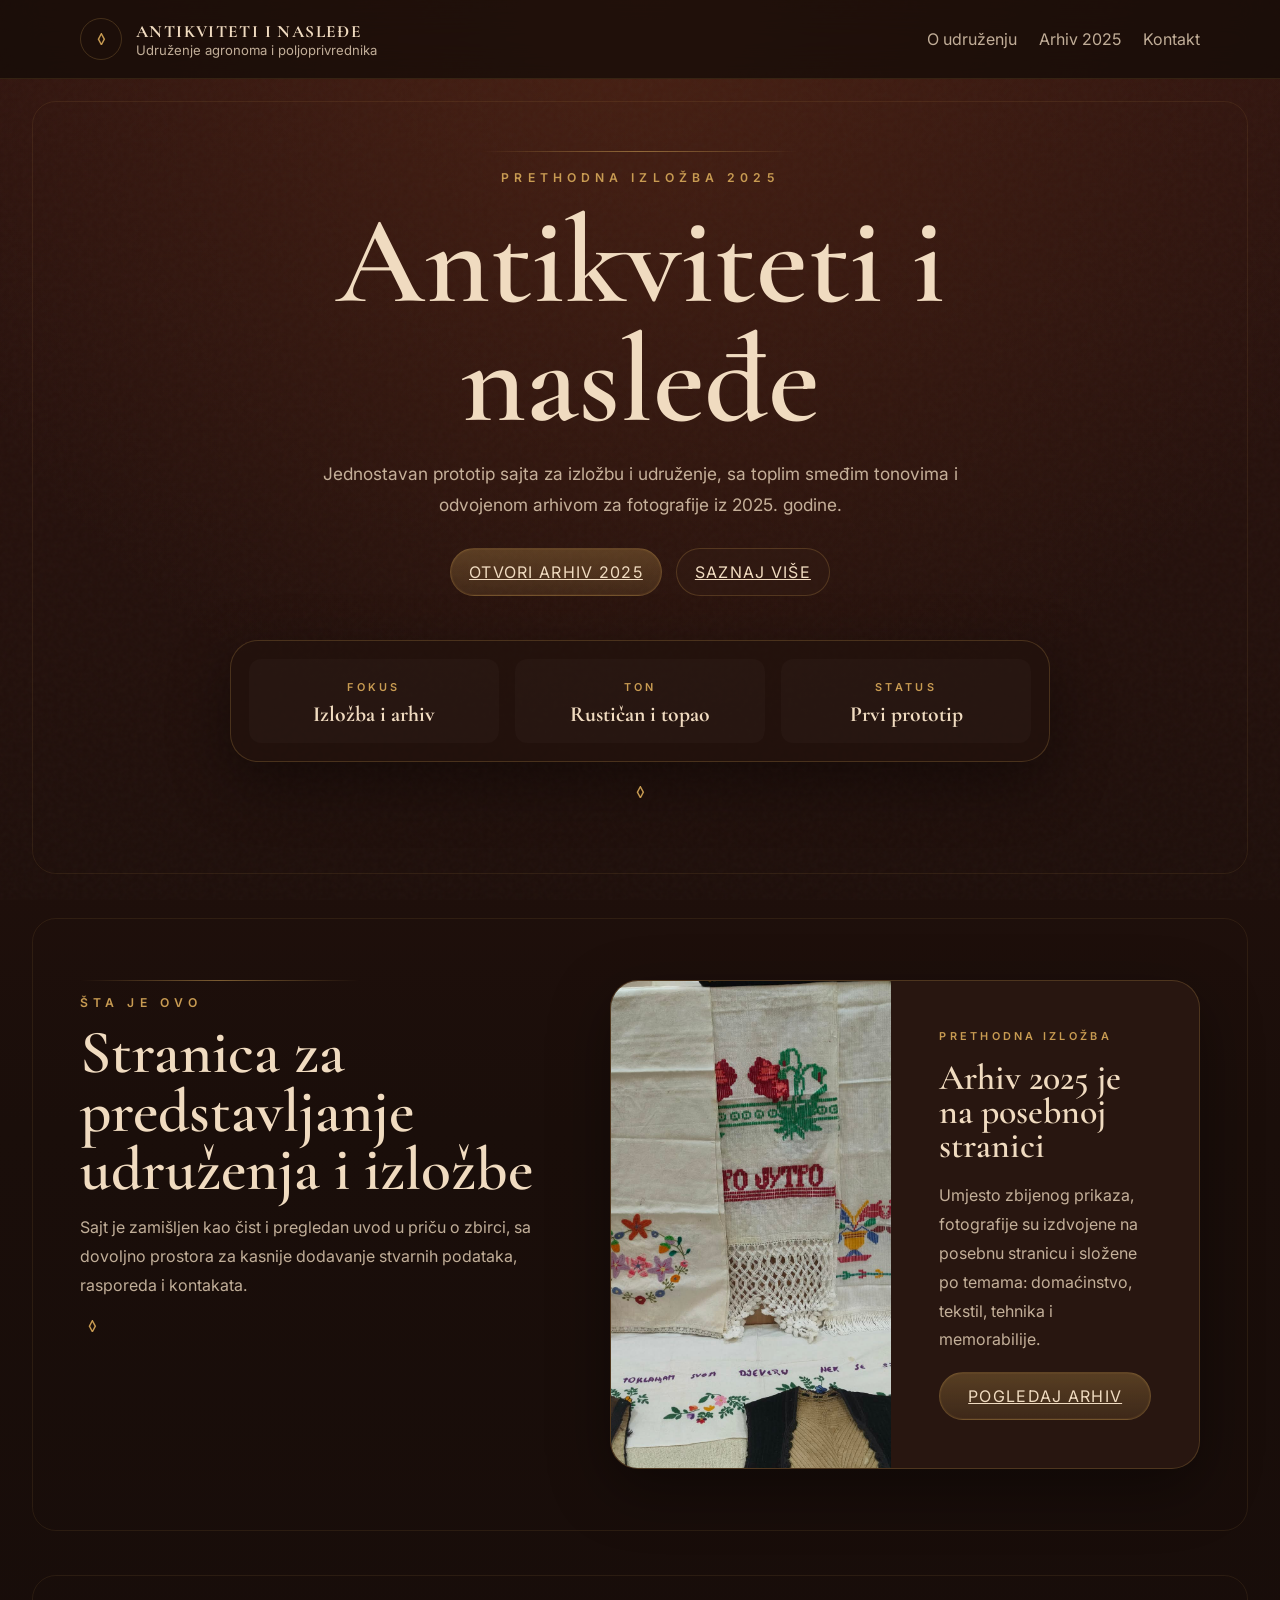
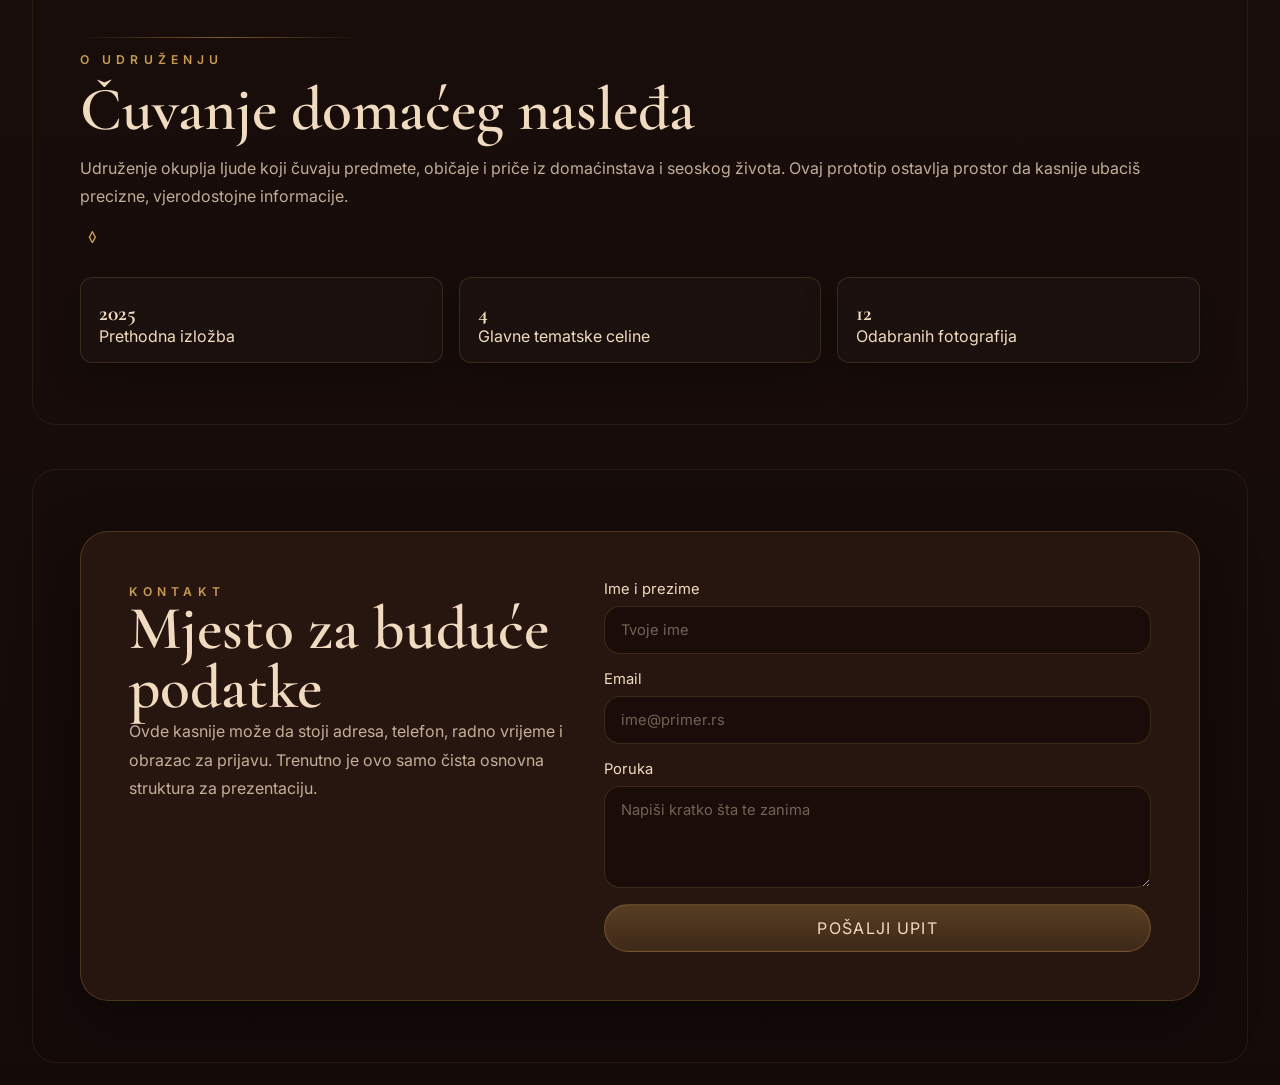
==== commit 0c7dfd44: "Rebuild homepage and archive layout" ====
--- a/index.html
+++ b/index.html
@@ -6,19 +6,13 @@
     <title>Antikviteti i nasleđe | Početna</title>
     <meta
       name="description"
-      content="Rustikalni prototip sajta za izložbu i udruženje sa stvarnim fotografijama iz arhiva 2025."
+      content="Rustična početna stranica za izložbu i udruženje sa odvojenim arhivom 2025."
     />
-    <meta name="theme-color" content="#1d100c" />
-    <meta property="og:title" content="Antikviteti i nasleđe | Arhiv 2025" />
-    <meta
-      property="og:description"
-      content="Topli braon prototip sajta sa jasno raspoređenim fotografijama iz prethodne izložbe 2025."
-    />
-    <meta property="og:type" content="website" />
+    <meta name="theme-color" content="#1b0f0b" />
     <link rel="preconnect" href="https://fonts.googleapis.com" />
     <link rel="preconnect" href="https://fonts.gstatic.com" crossorigin />
     <link
-      href="https://fonts.googleapis.com/css2?family=Cormorant+Garamond:wght@400;500;600;700&family=Inter:wght@400;500;600;700&display=swap"
+      href="https://fonts.googleapis.com/css2?family=Cormorant+Garamond:wght@500;600;700&family=Inter:wght@400;500;600;700&display=swap"
       rel="stylesheet"
     />
     <link rel="icon" href="favicon.svg" type="image/svg+xml" />
@@ -26,12 +20,11 @@
     <script defer src="script.js"></script>
   </head>
   <body>
-    <div class="backdrop"></div>
-    <div class="grain"></div>
+    <div class="page-noise"></div>
 
     <header class="site-header">
       <div class="container header-inner">
-        <a class="brand" href="#top">
+        <a class="brand" href="index.html">
           <span class="brand-mark">◊</span>
           <span>
             <strong>Antikviteti i nasleđe</strong>
@@ -46,85 +39,100 @@
         </button>
 
         <nav id="site-nav" class="site-nav">
+          <a href="#o-udruzenju">O udruženju</a>
           <a href="archive.html">Arhiv 2025</a>
-          <a href="#o-udruzenju">O udruženju</a>
           <a href="#kontakt">Kontakt</a>
         </nav>
       </div>
-      <div class="progress-bar" aria-hidden="true">
-        <span></span>
-      </div>
     </header>
 
-    <main id="top">
+    <main>
       <section class="hero section reveal">
         <div class="container hero-grid">
-          <div class="eyebrow">Udruženje agronoma i poljoprivrednika</div>
+          <div class="eyebrow">Prethodna izložba 2025</div>
           <h1>Antikviteti i nasleđe</h1>
           <p class="hero-lead">
-            Prototip sajta za izložbu sa toplim braon tonovima i jasno raspoređenim fotografijama
-            iz prethodne izložbe održane 2025. godine.
+            Jednostavan prototip sajta za izložbu i udruženje, sa toplim smeđim tonovima i
+            odvojenom arhivom za fotografije iz 2025. godine.
           </p>
 
           <div class="hero-actions">
-            <a class="button button-primary" href="archive.html">Pogledaj arhiv</a>
-            <a class="button button-secondary" href="#kontakt">Pošalji upit</a>
+            <a class="button button-primary" href="archive.html">Otvori arhiv 2025</a>
+            <a class="button button-secondary" href="#o-udruzenju">Saznaj više</a>
           </div>
 
           <div class="hero-panel">
-            <div>
+            <article>
+              <span class="label">Fokus</span>
+              <strong>Izložba i arhiv</strong>
+            </article>
+            <article>
+              <span class="label">Ton</span>
+              <strong>Rustičan i topao</strong>
+            </article>
+            <article>
+              <span class="label">Status</span>
+              <strong>Prvi prototip</strong>
+            </article>
+          </div>
+        </div>
+      </section>
+
+      <section class="section reveal">
+        <div class="container intro-grid">
+          <div class="section-heading narrow">
+            <span class="eyebrow">Šta je ovo</span>
+            <h2>Stranica za predstavljanje udruženja i izložbe</h2>
+            <p>
+              Sajt je zamišljen kao čist i pregledan uvod u priču o zbirci, sa dovoljno prostora
+              za kasnije dodavanje stvarnih podataka, rasporeda i kontakata.
+            </p>
+          </div>
+
+          <div class="feature-card">
+            <div class="feature-media">
+              <img
+                src="slike/1a49226b314358939cae71356e4f564d.JPEG"
+                alt="Velika dvorana sa postavkom nameštaja i predmetima iz zbirke"
+                loading="lazy"
+                decoding="async"
+              />
+            </div>
+            <div class="feature-copy">
               <span class="label">Prethodna izložba</span>
-              <strong>2025</strong>
-            </div>
-            <div>
-              <span class="label">Tema</span>
-              <strong>Domaćinstvo i sećanje</strong>
-            </div>
-            <div>
-              <span class="label">Sadržaj</span>
-              <strong>Tekstil, tehnika, pokućstvo</strong>
+              <h3>Arhiv 2025 je na posebnoj stranici</h3>
+              <p>
+                Umjesto zbijenog prikaza, fotografije su izdvojene na posebnu stranicu i složene
+                po temama: domaćinstvo, tekstil, tehnika i memorabilije.
+              </p>
+              <a class="button button-primary" href="archive.html">Pogledaj arhiv</a>
             </div>
           </div>
         </div>
       </section>
 
-      <section class="section reveal">
-        <div class="container archive-teaser">
-          <div class="section-heading">
-            <span class="eyebrow">Arhiv 2025</span>
-            <h2>Prethodna izložba je odvojena na posebnu stranicu</h2>
-            <p>
-              Fotografije, tematske grupe i detalji postavke nalaze se na zasebnoj stranici da
-              budu pregledniji i da se ne gube u početnoj strani.
-            </p>
-          </div>
-
-          <a class="button button-primary" href="archive.html">Otvori arhiv 2025</a>
-        </div>
-      </section>
-
       <section id="o-udruzenju" class="section reveal">
-        <div class="container about-layout">
+        <div class="container about-grid">
           <div class="section-heading narrow">
             <span class="eyebrow">O udruženju</span>
             <h2>Čuvanje domaćeg nasleđa</h2>
             <p>
-              Udruženje okuplja ljude koji čuvaju predmete, običaje i priče iz domaćinstava,
-              radionica i seoskog života. Na fotografijama iz 2025. vidi se kako zbirka povezuje
-              staru tehniku, tekstil, knjige i pokućstvo u jednu celinu.
+              Udruženje okuplja ljude koji čuvaju predmete, običaje i priče iz domaćinstava i
+              seoskog života. Ovaj prototip ostavlja prostor da kasnije ubaciš precizne, vjerodostojne
+              informacije.
             </p>
           </div>
 
-          <div class="about-grid-cards">
-            <article class="stat-card">
+          <div class="about-cards">
+            <article class="info-card">
               <strong>2025</strong>
               <span>Prethodna izložba</span>
             </article>
-            <article class="stat-card">
-              <strong>6+</strong>
-              <span>Tematskih grupa u arhivu</span>
+            <article class="info-card">
+              <strong>4</strong>
+              <span>Glavne tematske celine</span>
             </article>
-            <article class="stat-card">
+            <article class="info-card">
               <strong>12</strong>
               <span>Odabranih fotografija</span>
             </article>
@@ -132,14 +140,14 @@
         </div>
       </section>
 
-      <section id="kontakt" class="section reveal">
-        <div class="container contact-card">
+      <section class="section reveal">
+        <div class="container contact-card" id="kontakt">
           <div>
             <span class="eyebrow">Kontakt</span>
-            <h2>Rezerviši posetu ili pošalji upit</h2>
+            <h2>Mjesto za buduće podatke</h2>
             <p>
-              Ovaj blok služi kao privremeni kontakt prostor. Kasnije može da sadrži stvarni
-              kontakt, mapu, radno vreme i obrazac za prijavu.
+              Ovde kasnije može da stoji adresa, telefon, radno vrijeme i obrazac za prijavu.
+              Trenutno je ovo samo čista osnovna struktura za prezentaciju.
             </p>
           </div>
 
@@ -161,15 +169,5 @@
         </div>
       </section>
     </main>
-
-    <footer class="site-footer">
-      <div class="container footer-inner">
-        <div>
-          <span class="eyebrow">Antikviteti i nasleđe</span>
-          <p>Arhiv 2025 sa stvarnim fotografijama, spreman za dalju doradu i predstavljanje.</p>
-        </div>
-        <a href="#top">Nazad na vrh</a>
-      </div>
-    </footer>
   </body>
 </html>
--- a/styles.css
+++ b/styles.css
@@ -1,15 +1,14 @@
 :root {
   color-scheme: dark;
-  --bg: #1d100c;
-  --bg-soft: #2a1711;
-  --panel: rgba(46, 26, 19, 0.9);
-  --panel-strong: rgba(62, 34, 24, 0.96);
-  --text: #efd8b5;
-  --muted: rgba(239, 216, 181, 0.78);
-  --gold: #c79a4f;
-  --gold-soft: rgba(199, 154, 79, 0.24);
-  --line: rgba(199, 154, 79, 0.28);
-  --shadow: 0 22px 70px rgba(0, 0, 0, 0.42);
+  --bg: #1b0f0b;
+  --bg-soft: #26140f;
+  --panel: rgba(43, 24, 18, 0.88);
+  --panel-strong: rgba(58, 33, 24, 0.96);
+  --text: #f0dbc0;
+  --muted: rgba(240, 219, 192, 0.78);
+  --gold: #c89b52;
+  --line: rgba(200, 155, 82, 0.24);
+  --shadow: 0 20px 60px rgba(0, 0, 0, 0.38);
   --radius-lg: 28px;
   --radius-md: 18px;
   --radius-sm: 12px;
@@ -28,8 +27,8 @@
   margin: 0;
   font-family: "Inter", system-ui, sans-serif;
   background:
-    radial-gradient(circle at top, rgba(141, 62, 32, 0.28), transparent 32%),
-    linear-gradient(180deg, #30120e 0%, #1a0d09 42%, #150c09 100%);
+    radial-gradient(circle at top, rgba(139, 65, 32, 0.28), transparent 28%),
+    linear-gradient(180deg, #2f140f 0%, #1a0e0a 42%, #140b09 100%);
   color: var(--text);
 }
 
@@ -41,23 +40,11 @@
   background:
     linear-gradient(90deg, rgba(255, 255, 255, 0.025) 1px, transparent 1px),
     linear-gradient(rgba(255, 255, 255, 0.015) 1px, transparent 1px);
-  background-size: 48px 48px;
-  opacity: 0.15;
-  mix-blend-mode: screen;
-}
-
-.backdrop {
-  position: fixed;
-  inset: 0;
-  pointer-events: none;
-  background:
-    radial-gradient(circle at 15% 15%, rgba(199, 154, 79, 0.16), transparent 28%),
-    radial-gradient(circle at 80% 10%, rgba(104, 43, 23, 0.45), transparent 20%),
-    radial-gradient(circle at 50% 90%, rgba(199, 154, 79, 0.1), transparent 26%);
-  filter: blur(6px);
-}
-
-.grain {
+  background-size: 54px 54px;
+  opacity: 0.16;
+}
+
+.page-noise {
   position: fixed;
   inset: 0;
   pointer-events: none;
@@ -72,14 +59,14 @@
 
 .section {
   position: relative;
-  padding: 88px 0;
+  padding: 84px 0;
 }
 
 .section::before {
   content: "";
   position: absolute;
-  inset: 24px clamp(16px, 3vw, 32px);
-  border: 1px solid rgba(199, 154, 79, 0.12);
+  inset: 22px clamp(16px, 3vw, 32px);
+  border: 1px solid rgba(200, 155, 82, 0.11);
   border-radius: 24px;
   pointer-events: none;
 }
@@ -89,15 +76,15 @@
   top: 0;
   z-index: 20;
   backdrop-filter: blur(18px);
-  background: rgba(25, 13, 10, 0.7);
-  border-bottom: 1px solid rgba(199, 154, 79, 0.16);
+  background: rgba(20, 11, 8, 0.74);
+  border-bottom: 1px solid rgba(200, 155, 82, 0.14);
 }
 
 .header-inner {
   display: flex;
   align-items: center;
   justify-content: space-between;
-  gap: 20px;
+  gap: 18px;
   padding: 18px 0;
 }
 
@@ -116,14 +103,14 @@
 
 .brand strong {
   font-family: "Cormorant Garamond", Georgia, serif;
-  font-size: 1.05rem;
+  font-size: 1.08rem;
   letter-spacing: 0.08em;
   text-transform: uppercase;
 }
 
 .brand small {
+  color: var(--muted);
   font-size: 0.82rem;
-  color: var(--muted);
 }
 
 .brand-mark {
@@ -134,7 +121,6 @@
   border: 1px solid var(--line);
   border-radius: 999px;
   color: var(--gold);
-  box-shadow: inset 0 0 0 1px rgba(199, 154, 79, 0.08);
 }
 
 .site-nav {
@@ -144,10 +130,11 @@
 }
 
 .site-nav a,
+.site-header .button,
 .footer-inner a {
   color: var(--muted);
   text-decoration: none;
-  transition: color 180ms ease, opacity 180ms ease;
+  transition: color 180ms ease, border-color 180ms ease, transform 180ms ease;
 }
 
 .site-nav a:hover,
@@ -161,7 +148,7 @@
   height: 48px;
   border: 1px solid var(--line);
   border-radius: 999px;
-  background: rgba(36, 20, 15, 0.8);
+  background: rgba(43, 24, 18, 0.8);
 }
 
 .menu-toggle span {
@@ -172,56 +159,18 @@
   background: var(--text);
 }
 
-.progress-bar {
-  height: 1px;
-  background: rgba(199, 154, 79, 0.12);
-}
-
-.progress-bar span {
-  display: block;
-  height: 100%;
-  width: 0;
-  background: linear-gradient(90deg, transparent, var(--gold), transparent);
-}
-
-.hero {
-  padding-top: 72px;
-  padding-bottom: 96px;
-}
-
-.hero-grid {
-  display: grid;
-  gap: 18px;
-  justify-items: center;
-  text-align: center;
-}
-
-.hero-grid::before {
-  content: "";
-  width: min(320px, 72vw);
-  height: 1px;
-  margin-bottom: 10px;
-  background: linear-gradient(90deg, transparent, rgba(199, 154, 79, 0.66), transparent);
-}
-
-.hero-grid::after {
-  content: "◊";
-  display: grid;
-  place-items: center;
-  width: 26px;
-  height: 26px;
-  margin-top: 4px;
-  color: var(--gold);
-  font-size: 0.9rem;
-  text-shadow: 0 0 18px rgba(199, 154, 79, 0.45);
-}
-
-.eyebrow {
+.eyebrow,
+.label {
   color: var(--gold);
   letter-spacing: 0.42em;
   text-transform: uppercase;
   font-size: 0.76rem;
   font-weight: 600;
+}
+
+.label {
+  letter-spacing: 0.3em;
+  font-size: 0.68rem;
 }
 
 h1,
@@ -234,16 +183,16 @@
 }
 
 h1 {
-  font-size: clamp(3.8rem, 10vw, 7.8rem);
-  max-width: 11ch;
+  font-size: clamp(3.6rem, 10vw, 7.8rem);
+  max-width: 10.5ch;
 }
 
 h2 {
-  font-size: clamp(2.6rem, 5vw, 4.3rem);
+  font-size: clamp(2.3rem, 4.8vw, 4rem);
 }
 
 h3 {
-  font-size: clamp(1.8rem, 3vw, 2.8rem);
+  font-size: clamp(1.6rem, 2.8vw, 2.4rem);
 }
 
 p {
@@ -252,6 +201,34 @@
   line-height: 1.8;
 }
 
+.hero {
+  padding-top: 72px;
+  padding-bottom: 92px;
+}
+
+.hero-grid {
+  display: grid;
+  gap: 18px;
+  justify-items: center;
+  text-align: center;
+}
+
+.hero-grid::before {
+  content: "";
+  width: min(320px, 72vw);
+  height: 1px;
+  background: linear-gradient(90deg, transparent, rgba(200, 155, 82, 0.6), transparent);
+}
+
+.hero-grid::after {
+  content: "◊";
+  display: grid;
+  place-items: center;
+  width: 24px;
+  height: 24px;
+  color: var(--gold);
+}
+
 .hero-lead {
   max-width: 720px;
   font-size: 1.08rem;
@@ -260,8 +237,8 @@
 .hero-actions {
   display: flex;
   flex-wrap: wrap;
+  justify-content: center;
   gap: 14px;
-  justify-content: center;
   margin-top: 10px;
 }
 
@@ -274,28 +251,27 @@
   padding: 0 18px;
   border: 1px solid var(--line);
   border-radius: 999px;
+  background: transparent;
   color: var(--text);
   font: inherit;
   letter-spacing: 0.08em;
   text-transform: uppercase;
-  text-decoration: none;
-  background: transparent;
   cursor: pointer;
   transition: transform 180ms ease, border-color 180ms ease, background 180ms ease;
 }
 
 .button:hover {
   transform: translateY(-1px);
-  border-color: rgba(199, 154, 79, 0.56);
+  border-color: rgba(200, 155, 82, 0.5);
 }
 
 .button-primary {
-  background: linear-gradient(180deg, rgba(199, 154, 79, 0.28), rgba(199, 154, 79, 0.12));
-  box-shadow: inset 0 0 0 1px rgba(199, 154, 79, 0.08);
+  background: linear-gradient(180deg, rgba(200, 155, 82, 0.3), rgba(200, 155, 82, 0.14));
+  box-shadow: inset 0 0 0 1px rgba(200, 155, 82, 0.08);
 }
 
 .button-secondary {
-  background: rgba(55, 30, 20, 0.44);
+  background: rgba(54, 30, 22, 0.44);
 }
 
 .hero-panel {
@@ -307,41 +283,23 @@
   padding: 18px;
   border: 1px solid var(--line);
   border-radius: var(--radius-lg);
-  background: rgba(30, 16, 12, 0.72);
+  background: rgba(34, 18, 13, 0.74);
   box-shadow: var(--shadow);
 }
 
-.hero-panel > div {
-  padding: 14px 16px;
+.hero-panel article,
+.info-card {
+  padding: 16px 18px;
   border-radius: var(--radius-sm);
   background: rgba(255, 255, 255, 0.02);
 }
 
-.label {
+.hero-panel strong,
+.info-card strong {
   display: block;
-  margin-bottom: 8px;
-  color: var(--gold);
-  letter-spacing: 0.34em;
-  text-transform: uppercase;
-  font-size: 0.7rem;
-}
-
-.hero-panel strong {
+  margin-top: 6px;
   font-family: "Cormorant Garamond", Georgia, serif;
   font-size: 1.35rem;
-  font-weight: 600;
-}
-
-.split-layout,
-.about-grid,
-.contact-card {
-  display: grid;
-  gap: 28px;
-}
-
-.split-layout {
-  grid-template-columns: minmax(0, 0.9fr) minmax(0, 1.1fr);
-  align-items: start;
 }
 
 .section-heading {
@@ -356,7 +314,7 @@
   content: "";
   width: min(380px, 70vw);
   height: 1px;
-  background: linear-gradient(90deg, transparent, rgba(199, 154, 79, 0.6), transparent);
+  background: linear-gradient(90deg, transparent, rgba(200, 155, 82, 0.56), transparent);
 }
 
 .section-heading::after {
@@ -366,7 +324,6 @@
   width: 24px;
   height: 24px;
   color: var(--gold);
-  margin-top: -2px;
 }
 
 .section-heading.narrow {
@@ -375,55 +332,149 @@
 }
 
 .section-heading.narrow::before {
-  width: min(280px, 56vw);
+  width: min(280px, 58vw);
 }
 
 .section-heading.narrow::after {
   justify-self: start;
 }
 
-.section-heading p,
-.about-text p,
-.news-item p,
-.feature-content p,
-.timeline-item p {
-  max-width: 64ch;
-}
-
-.narrow p {
-  max-width: 50ch;
+.intro-grid,
+.about-grid,
+.contact-card {
+  display: grid;
+  gap: 28px;
+}
+
+.intro-grid {
+  grid-template-columns: minmax(0, 0.92fr) minmax(0, 1.08fr);
+  align-items: start;
 }
 
 .feature-card,
 .contact-card {
   border: 1px solid var(--line);
   border-radius: var(--radius-lg);
+  overflow: hidden;
   background: var(--panel);
   box-shadow: var(--shadow);
-  overflow: clip;
-}
-
-.archive-layout,
-.about-layout {
-  display: grid;
-  gap: 28px;
-}
-
-.archive-page .archive-hero {
-  padding-bottom: 28px;
-}
-
-.archive-page .archive-back {
-  white-space: nowrap;
-}
-
-.theme-block {
+}
+
+.feature-card {
+  display: grid;
+  grid-template-columns: minmax(280px, 0.95fr) minmax(0, 1.05fr);
+}
+
+.feature-media {
+  min-height: 100%;
+}
+
+.feature-media img {
+  display: block;
+  width: 100%;
+  height: 100%;
+  min-height: 420px;
+  object-fit: cover;
+}
+
+.feature-copy {
+  display: grid;
+  align-content: center;
+  gap: 18px;
+  padding: clamp(24px, 4vw, 48px);
+}
+
+.about-cards {
+  display: grid;
+  grid-template-columns: repeat(3, minmax(0, 1fr));
+  gap: 16px;
+}
+
+.info-card {
+  border: 1px solid rgba(200, 155, 82, 0.18);
+  box-shadow: 0 12px 36px rgba(0, 0, 0, 0.24);
+}
+
+.archive-teaser {
+  display: grid;
+  gap: 22px;
+  justify-items: center;
+  text-align: center;
+  padding: 18px 0;
+}
+
+.archive-teaser .section-heading {
+  justify-items: center;
+}
+
+.contact-card {
+  grid-template-columns: minmax(0, 0.9fr) minmax(0, 1.1fr);
+  padding: clamp(24px, 5vw, 48px);
+}
+
+.contact-form {
+  display: grid;
+  gap: 16px;
+}
+
+.contact-form label {
+  display: grid;
+  gap: 8px;
+  color: var(--text);
+  font-size: 0.92rem;
+}
+
+.contact-form input,
+.contact-form textarea {
+  width: 100%;
+  border: 1px solid rgba(200, 155, 82, 0.2);
+  border-radius: 16px;
+  padding: 14px 16px;
+  background: rgba(21, 11, 8, 0.72);
+  color: var(--text);
+  font: inherit;
+}
+
+.contact-form input::placeholder,
+.contact-form textarea::placeholder {
+  color: rgba(240, 219, 192, 0.42);
+}
+
+.archive-block {
   display: grid;
   gap: 24px;
 }
 
+.archive-grid,
+.archive-grid-large,
+.archive-final-grid {
+  display: grid;
+  gap: 18px;
+}
+
+.archive-grid {
+  grid-template-columns: repeat(3, minmax(0, 1fr));
+}
+
 .archive-grid-large {
-  grid-template-columns: minmax(0, 1.3fr) repeat(2, minmax(0, 1fr));
+  grid-template-columns: minmax(0, 1.25fr) repeat(2, minmax(0, 1fr));
+}
+
+.archive-final-grid {
+  grid-template-columns: repeat(4, minmax(0, 1fr));
+}
+
+.archive-card {
+  margin: 0;
+  overflow: hidden;
+  border: 1px solid rgba(200, 155, 82, 0.18);
+  border-radius: var(--radius-md);
+  background: var(--panel-strong);
+  box-shadow: 0 12px 36px rgba(0, 0, 0, 0.26);
+}
+
+.archive-card-large {
+  grid-column: span 2;
 }
 
 .archive-card img {
@@ -431,284 +482,41 @@
   width: 100%;
   height: 300px;
   object-fit: cover;
+  background: #25130f;
 }
 
 .archive-card-large img {
   height: 420px;
 }
 
-.theme-block + .theme-block {
-  margin-top: 12px;
-}
-
-.archive-feature {
-  display: grid;
-  grid-template-columns: minmax(300px, 1fr) minmax(0, 0.9fr);
-  gap: 0;
-  border: 1px solid var(--line);
-  border-radius: var(--radius-lg);
-  background: rgba(40, 22, 16, 0.82);
-  box-shadow: var(--shadow);
-  overflow: clip;
-}
-
-.archive-feature-media {
-  min-height: 420px;
-}
-
-.archive-feature-media img {
-  display: block;
-  width: 100%;
-  height: 100%;
-  object-fit: cover;
-}
-
-.archive-feature-copy {
-  display: grid;
-  align-content: center;
-  gap: 18px;
-  padding: clamp(24px, 4vw, 48px);
-}
-
-.archive-grid {
-  display: grid;
-  grid-template-columns: repeat(3, minmax(0, 1fr));
-  gap: 18px;
-}
-
-.archive-card {
-  margin: 0;
-  overflow: hidden;
-  border: 1px solid rgba(199, 154, 79, 0.18);
-  border-radius: var(--radius-md);
-  background: rgba(40, 22, 16, 0.82);
-  box-shadow: 0 12px 40px rgba(0, 0, 0, 0.26);
-}
-
-.archive-card-large {
-  grid-column: span 2;
-}
-
 .archive-card figcaption {
   display: grid;
   gap: 10px;
-  padding: 20px;
-}
-
-.archive-more {
-  display: grid;
-  gap: 24px;
-  padding-top: 12px;
-}
-
-.archive-more-heading {
-  justify-items: start;
-  text-align: left;
-}
-
-.archive-grid-secondary .archive-card img {
-  height: 280px;
-}
-
-.about-grid-cards {
-  display: grid;
-  grid-template-columns: repeat(3, minmax(0, 1fr));
-  gap: 16px;
-}
-
-.feature-card {
-  display: grid;
-  grid-template-columns: minmax(260px, 0.95fr) minmax(0, 1.05fr);
-}
-
-.feature-visual {
-  position: relative;
-  overflow: hidden;
-  min-height: 560px;
-  background: linear-gradient(145deg, rgba(75, 44, 30, 0.88), rgba(17, 10, 8, 0.92));
-}
-
-.feature-visual::before,
-.feature-visual::after {
-  content: "";
-  position: absolute;
-  inset: 12%;
-  border: 1px solid rgba(239, 216, 181, 0.13);
-  border-radius: 24px;
-  pointer-events: none;
-}
-
-.feature-visual::after {
-  inset: 20%;
-  border-radius: 32px;
-  box-shadow:
-    inset 0 0 0 1px rgba(239, 216, 181, 0.08),
-    inset 0 -80px 120px rgba(0, 0, 0, 0.38);
-}
-
-.feature-photo img,
-.gallery-card img {
-  display: block;
-  width: 100%;
-  height: 100%;
-  object-fit: cover;
-}
-
-.feature-photo img {
-  min-height: 560px;
-}
-
-.feature-content {
-  display: grid;
-  align-content: center;
-  gap: 18px;
-  padding: clamp(28px, 4vw, 56px);
-}
-
-.meta-row {
-  display: flex;
-  flex-wrap: wrap;
-  gap: 12px 18px;
-  color: var(--gold);
-  letter-spacing: 0.16em;
-  text-transform: uppercase;
-  font-size: 0.76rem;
-}
-
-.details-panel {
-  padding: 18px 20px;
-  border: 1px solid rgba(199, 154, 79, 0.14);
-  border-radius: 18px;
-  background: rgba(20, 10, 7, 0.48);
-}
-
-.about-grid {
-  grid-template-columns: minmax(0, 0.85fr) minmax(0, 1.15fr);
-  align-items: start;
-}
-
-.about-text {
-  display: grid;
-  gap: 18px;
-}
-
-.stats-grid {
-  grid-column: 1 / -1;
-  display: grid;
-  grid-template-columns: repeat(3, minmax(0, 1fr));
-  gap: 16px;
-}
-
-.stat-card,
-.exhibit-card,
-.news-item,
-.timeline-item {
-  border: 1px solid rgba(199, 154, 79, 0.18);
-  border-radius: var(--radius-md);
-  background: rgba(40, 22, 16, 0.78);
-  box-shadow: 0 12px 40px rgba(0, 0, 0, 0.26);
-}
-
-.stat-card {
-  padding: 22px;
-}
-
-.stat-card strong {
-  display: block;
-  margin-bottom: 6px;
-  font-family: "Cormorant Garamond", Georgia, serif;
-  font-size: 2.3rem;
-  font-weight: 600;
-}
-
-.news-item,
-.timeline-item {
-  padding: 20px;
-}
-
-.card-body p,
-.news-item p {
-  margin-top: 10px;
-}
-
-.timeline {
-  display: grid;
-  gap: 18px;
-}
-
-.timeline-item {
-  display: grid;
-  gap: 16px;
-}
-
-.news-list {
-  display: grid;
-  gap: 14px;
-}
-
-.news-item {
-  position: relative;
-}
-
-.news-item::before {
-  content: "";
-  position: absolute;
-  left: 20px;
-  right: 20px;
-  top: 0;
-  height: 1px;
-  background: rgba(199, 154, 79, 0.14);
-}
-
-.news-item {
-  display: grid;
-  grid-template-columns: 180px minmax(0, 1fr) auto;
-  align-items: center;
-  gap: 24px;
-}
-
-.news-date {
-  color: var(--gold);
-  letter-spacing: 0.24em;
-  text-transform: uppercase;
-  font-size: 0.78rem;
-}
-
-.contact-card {
-  grid-template-columns: minmax(0, 0.9fr) minmax(0, 1.1fr);
-  padding: clamp(24px, 5vw, 48px);
-}
-
-.contact-card h2 {
-  max-width: 12ch;
-}
-
-.contact-form {
-  display: grid;
-  gap: 16px;
-}
-
-.contact-form label {
-  display: grid;
-  gap: 8px;
-  color: var(--text);
-  font-size: 0.92rem;
-}
-
-.contact-form input,
-.contact-form textarea {
-  width: 100%;
-  border: 1px solid rgba(199, 154, 79, 0.2);
-  border-radius: 16px;
-  padding: 14px 16px;
-  color: var(--text);
-  background: rgba(18, 10, 8, 0.7);
-  font: inherit;
-}
-
-.contact-form input::placeholder,
-.contact-form textarea::placeholder {
-  color: rgba(239, 216, 181, 0.42);
+  padding: 18px 20px 20px;
+}
+
+.archive-card h3 {
+  font-size: clamp(1.5rem, 2.3vw, 2.1rem);
+}
+
+.archive-hero {
+  padding-top: 72px;
+  padding-bottom: 54px;
+}
+
+.archive-page .hero-lead {
+  max-width: 780px;
+}
+
+.reveal {
+  opacity: 0;
+  transform: translateY(24px);
+  transition: opacity 700ms ease, transform 700ms ease;
+}
+
+.reveal.is-visible {
+  opacity: 1;
+  transform: translateY(0);
 }
 
 .site-footer {
@@ -721,63 +529,42 @@
   align-items: end;
   gap: 20px;
   padding-top: 24px;
-  border-top: 1px solid rgba(199, 154, 79, 0.18);
-}
-
-.reveal {
-  opacity: 0;
-  transform: translateY(24px);
-  transition: opacity 700ms ease, transform 700ms ease;
-}
-
-.reveal.is-visible {
-  opacity: 1;
-  transform: translateY(0);
+  border-top: 1px solid rgba(200, 155, 82, 0.16);
+}
+
+.archive-page .site-header .button {
+  white-space: nowrap;
 }
 
 @media (max-width: 980px) {
+  .intro-grid,
   .feature-card,
-  .split-layout,
-  .archive-feature,
-  .about-layout,
-  .contact-card {
+  .contact-card,
+  .archive-grid-large,
+  .archive-final-grid {
     grid-template-columns: 1fr;
   }
 
-  .stats-grid,
-  .news-item {
+  .about-cards,
+  .archive-grid {
     grid-template-columns: 1fr;
+  }
+
+  .archive-card-large {
+    grid-column: auto;
   }
 
   .hero-panel {
     grid-template-columns: 1fr;
   }
 
-  .feature-visual {
-    min-height: 360px;
-  }
-
-  .archive-grid,
-  .archive-grid-large,
-  .about-grid-cards {
-    grid-template-columns: 1fr;
-  }
-
-  .archive-card-large {
-    grid-column: auto;
-  }
-
-  .archive-page .archive-feature-media,
+  .feature-media img,
   .archive-card img {
     min-height: 360px;
   }
 }
 
 @media (max-width: 760px) {
-  .site-header {
-    position: sticky;
-  }
-
   .menu-toggle {
     display: inline-grid;
     place-items: center;
@@ -789,8 +576,8 @@
     display: grid;
     gap: 0;
     padding: 14px;
-    border-bottom: 1px solid rgba(199, 154, 79, 0.16);
-    background: rgba(22, 11, 9, 0.98);
+    background: rgba(22, 12, 9, 0.98);
+    border-bottom: 1px solid rgba(200, 155, 82, 0.16);
     transform-origin: top;
     transform: scaleY(0);
     opacity: 0;
@@ -813,8 +600,8 @@
     position: relative;
   }
 
-  .hero {
-    padding-top: 48px;
+  .section {
+    padding: 64px 0;
   }
 
   .section::before {
@@ -822,8 +609,12 @@
     border-radius: 18px;
   }
 
-  .section {
-    padding: 64px 0;
+  .hero {
+    padding-top: 46px;
+  }
+
+  .site-header .button {
+    padding-inline: 14px;
   }
 
   .footer-inner {
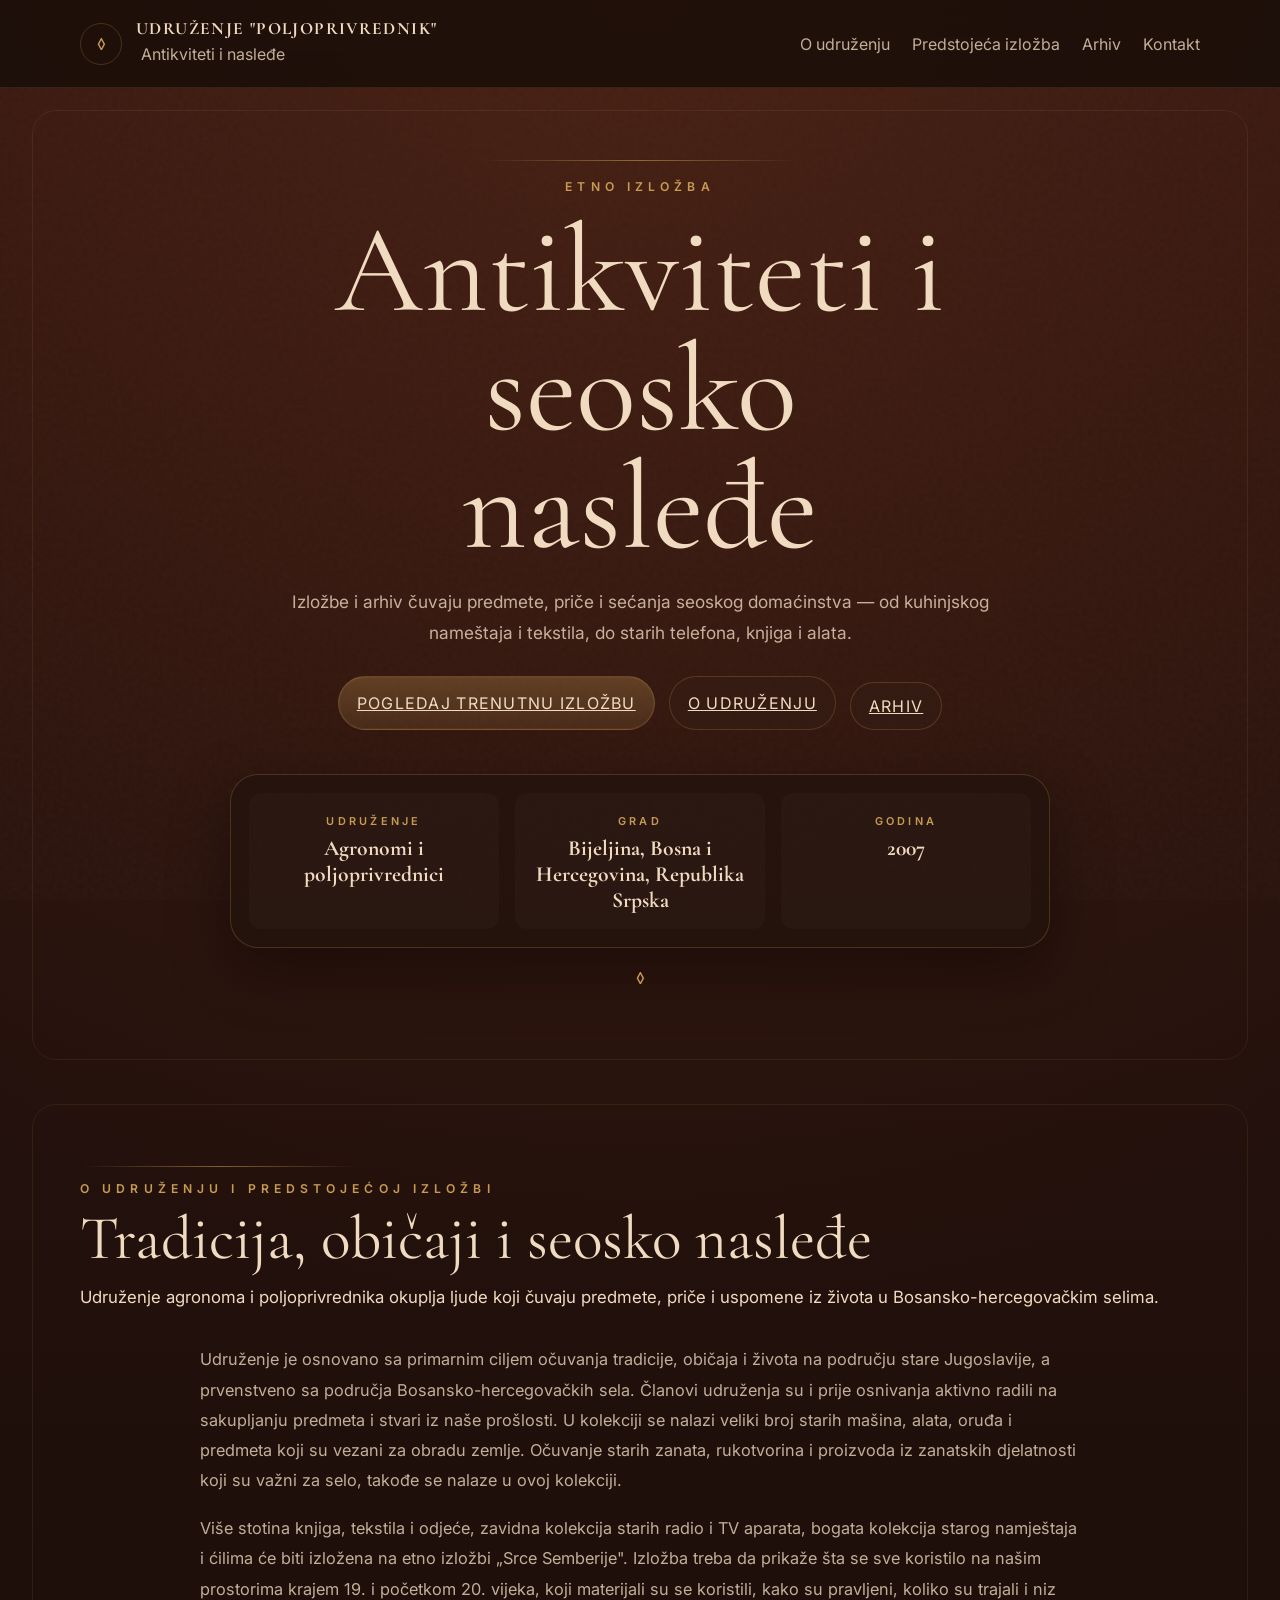
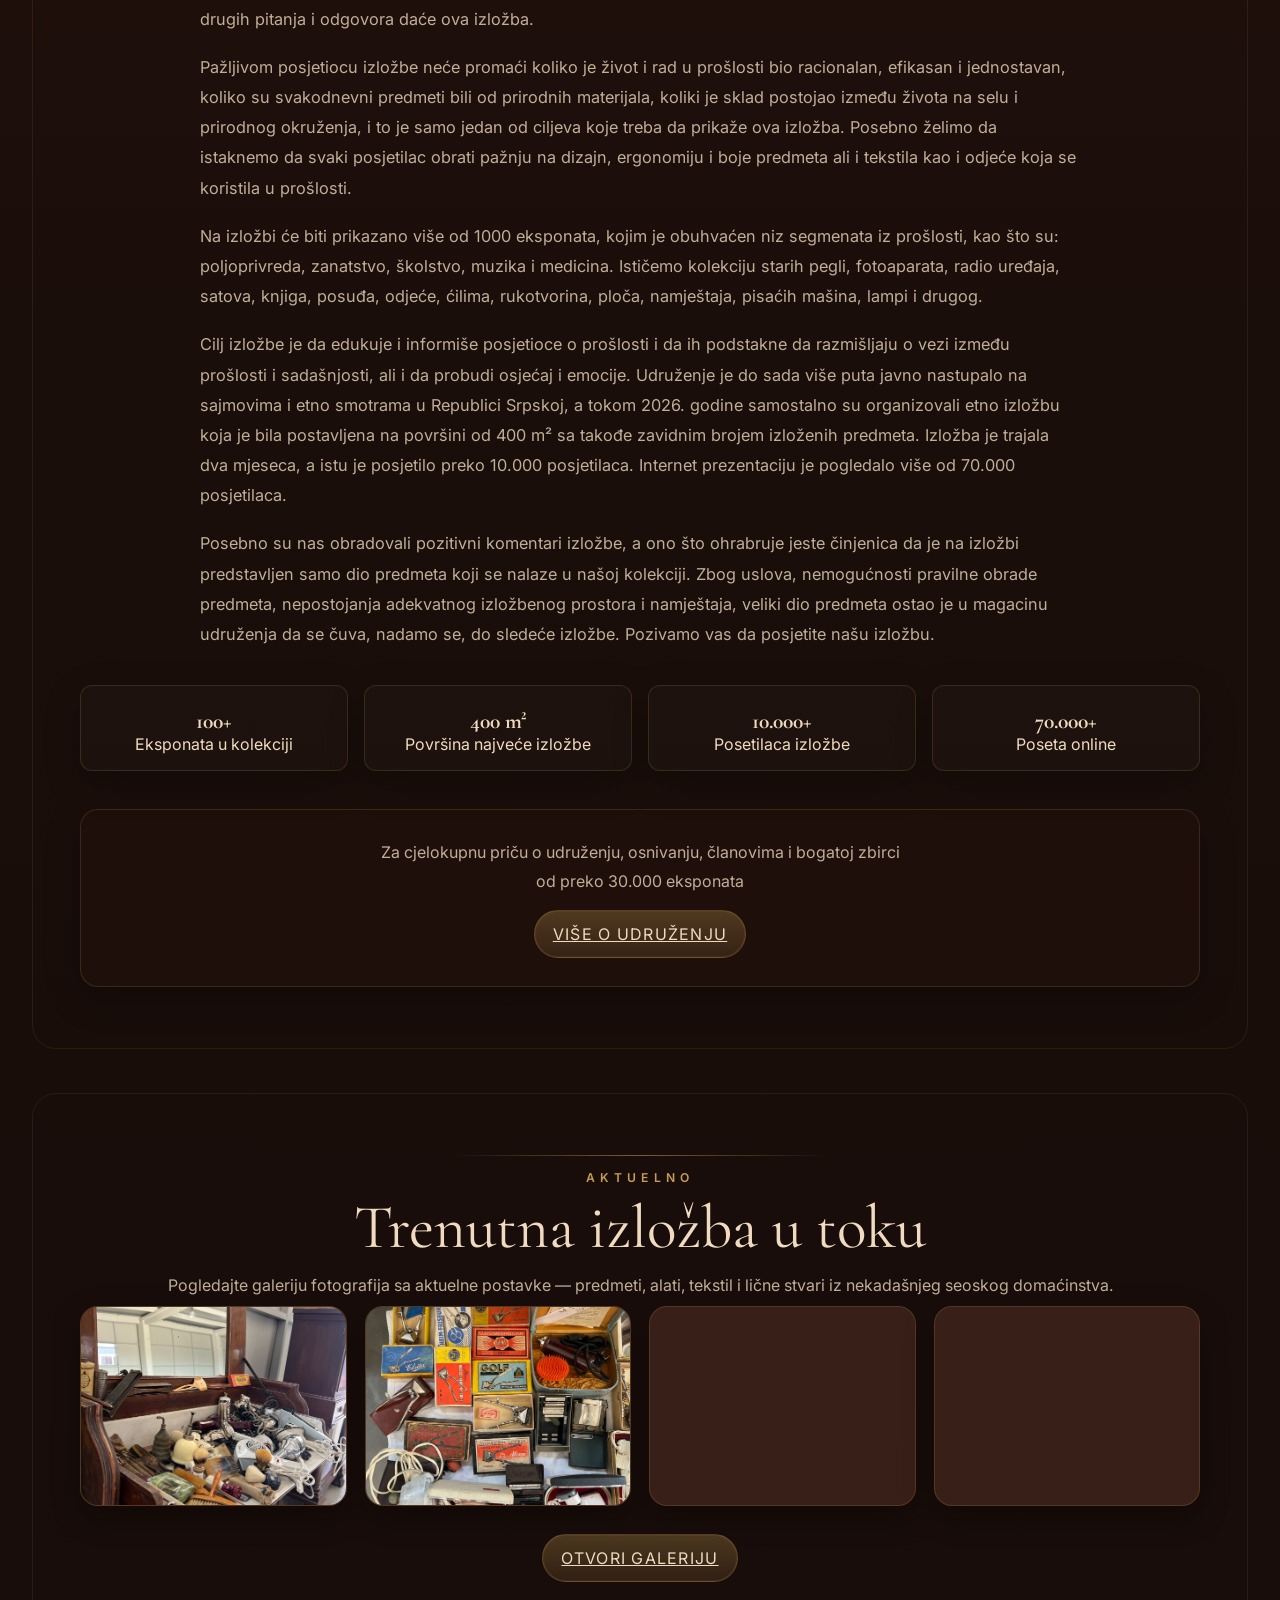
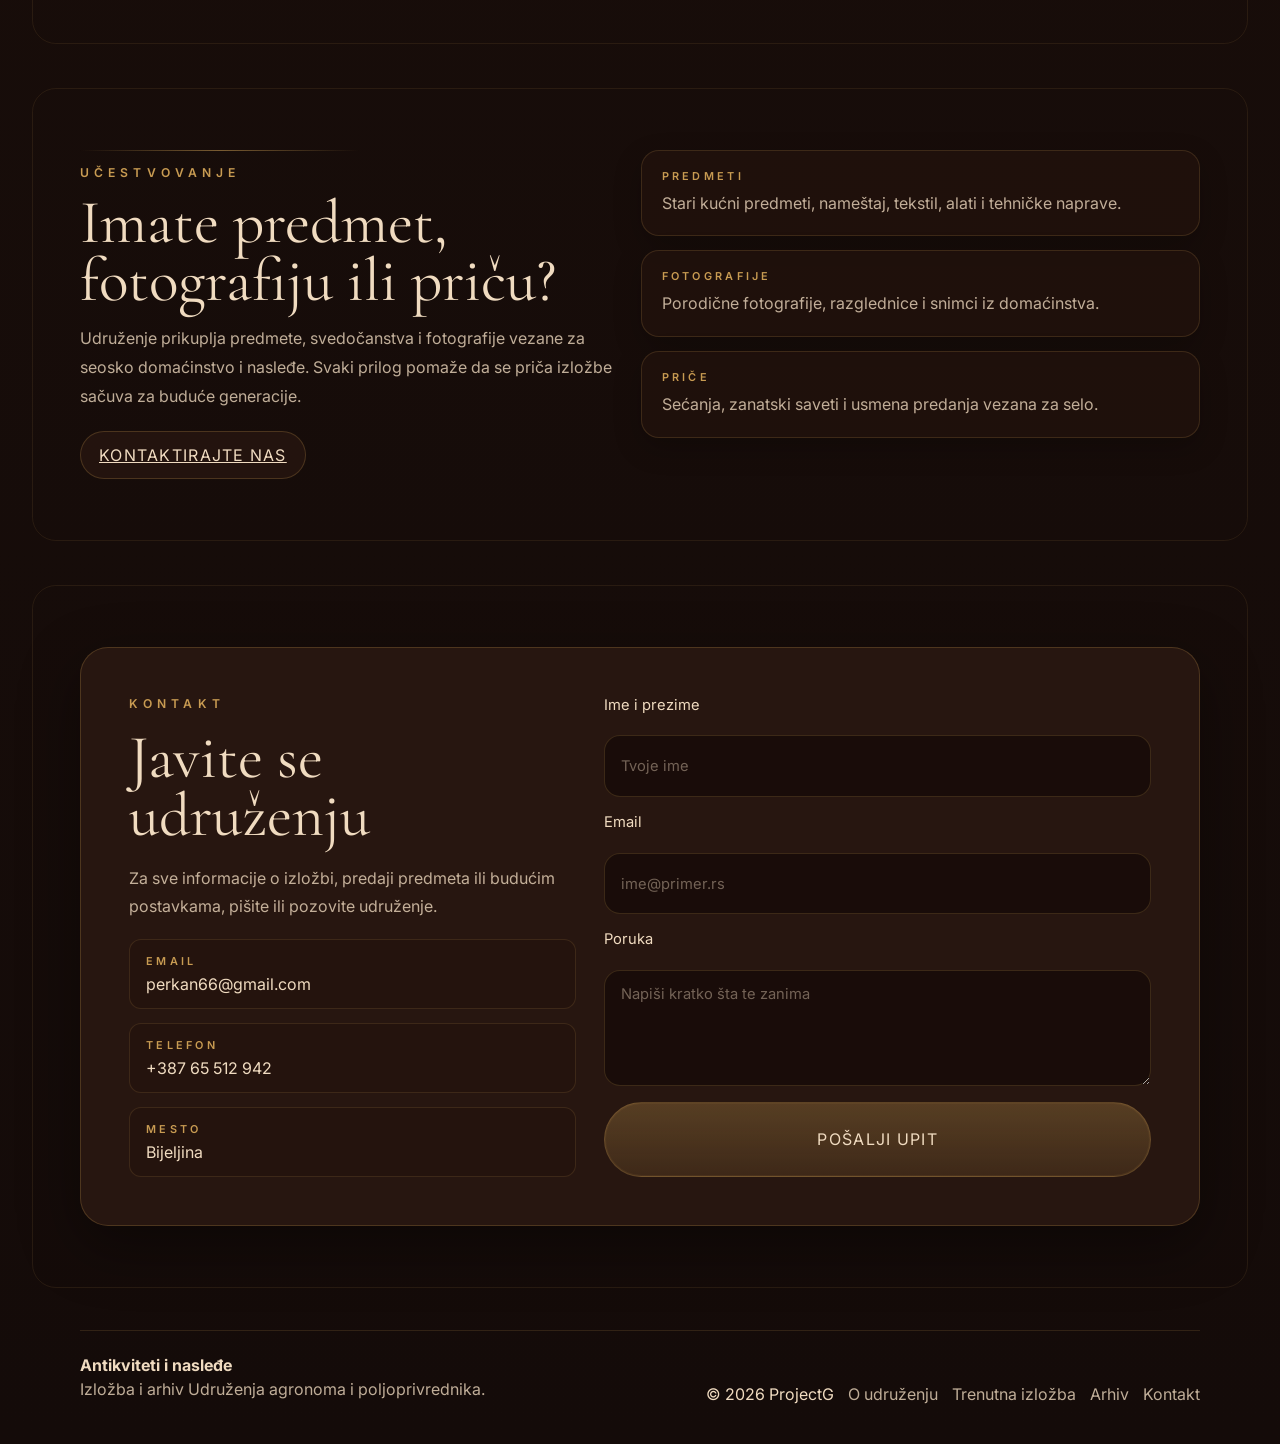
==== commit eabf8454: "prefinal version" ====
--- a/index.html
+++ b/index.html
@@ -6,9 +6,28 @@
     <title>Antikviteti i nasleđe | Početna</title>
     <meta
       name="description"
-      content="Rustična početna stranica za izložbu i udruženje sa odvojenim arhivom 2025."
+      content="Izložba i arhiv antikviteta i seoskog nasleđa Udruženja agronoma i poljoprivrednika."
     />
     <meta name="theme-color" content="#1b0f0b" />
+    <meta property="og:site_name" content="Antikviteti i nasleđe" />
+    <meta property="og:locale" content="sr_Latn_RS" />
+    <meta property="og:type" content="website" />
+    <meta property="og:title" content="Antikviteti i nasleđe | Udruženje agronoma i poljoprivrednika" />
+    <meta
+      property="og:description"
+      content="Izložba i arhiv antikviteta i seoskog nasleđa Udruženja agronoma i poljoprivrednika."
+    />
+    <meta property="og:image" content="slike/1a49226b314358939cae71356e4f564d.JPEG" />
+    <meta name="twitter:card" content="summary_large_image" />
+    <script type="application/ld+json">
+      {
+        "@context": "https://schema.org",
+        "@type": "Organization",
+        "name": "Udruženje agronoma i poljoprivrednika",
+        "alternateName": "Antikviteti i nasleđe",
+        "description": "Udruženje koje čuva seosko nasleđe, predmete, zanate i uspomene iz bosansko-hercegovačkih sela."
+      }
+    </script>
     <link rel="preconnect" href="https://fonts.googleapis.com" />
     <link rel="preconnect" href="https://fonts.gstatic.com" crossorigin />
     <link
@@ -27,8 +46,8 @@
         <a class="brand" href="index.html">
           <span class="brand-mark">◊</span>
           <span>
-            <strong>Antikviteti i nasleđe</strong>
-            <small>Udruženje agronoma i poljoprivrednika</small>
+            <strong class="brand-title">Udruženje "Poljoprivrednik"</strong>
+            <small class="brand-subtitle">Antikviteti i nasleđe</small>
           </span>
         </a>
 
@@ -39,8 +58,9 @@
         </button>
 
         <nav id="site-nav" class="site-nav">
-          <a href="#o-udruzenju">O udruženju</a>
-          <a href="archive.html">Arhiv 2025</a>
+          <a href="udruzenje.html">O udruženju</a>
+          <a href="current.html">Predstojeća izložba</a>
+          <a href="archive.html">Arhiv</a>
           <a href="#kontakt">Kontakt</a>
         </nav>
       </div>
@@ -49,125 +69,255 @@
     <main>
       <section class="hero section reveal">
         <div class="container hero-grid">
-          <div class="eyebrow">Prethodna izložba 2025</div>
-          <h1>Antikviteti i nasleđe</h1>
+          <div class="eyebrow">Etno izložba</div>
+          <h1>Antikviteti i seosko nasleđe</h1>
           <p class="hero-lead">
-            Jednostavan prototip sajta za izložbu i udruženje, sa toplim smeđim tonovima i
-            odvojenom arhivom za fotografije iz 2025. godine.
+            Izložbe i arhiv čuvaju predmete, priče i sećanja seoskog domaćinstva —
+            od kuhinjskog nameštaja i tekstila, do starih telefona, knjiga i alata. 
           </p>
 
           <div class="hero-actions">
-            <a class="button button-primary" href="archive.html">Otvori arhiv 2025</a>
-            <a class="button button-secondary" href="#o-udruzenju">Saznaj više</a>
+            <a class="button button-primary" href="current.html">Pogledaj trenutnu izložbu</a>
+            <a class="button button-secondary" href="udruzenje.html">O udruženju</a>
+            <a class="button button-secondary intro-cta" href="udruzenje.html">Arhiv</a>
+            
           </div>
 
           <div class="hero-panel">
             <article>
-              <span class="label">Fokus</span>
-              <strong>Izložba i arhiv</strong>
+              <span class="label">Udruženje</span>
+              <strong>Agronomi i poljoprivrednici</strong>
             </article>
             <article>
-              <span class="label">Ton</span>
-              <strong>Rustičan i topao</strong>
+              <span class="label">Grad</span>
+              <strong>Bijeljina, Bosna i Hercegovina, Republika Srpska</strong>
             </article>
             <article>
-              <span class="label">Status</span>
-              <strong>Prvi prototip</strong>
+              <span class="label">Godina</span>
+              <strong>2007</strong>
             </article>
           </div>
         </div>
       </section>
 
+      
+
+      <section id="o-udruzenju" class="section reveal">
+        <div class="container">
+          <div class="section-heading narrow">
+            <span class="eyebrow">O udruženju i predstojećoj izložbi</span>
+            <h2>Tradicija, običaji i seosko nasleđe</h2>
+            <p class="about-lead">
+              Udruženje agronoma i poljoprivrednika okuplja ljude koji čuvaju predmete,
+              priče i uspomene iz života u Bosansko-hercegovačkim selima. 
+            </p>
+          </div>
+
+          <div class="about-prose">
+            <p>
+              Udruženje je osnovano sa primarnim ciljem očuvanja tradicije, običaja i života
+              na području stare Jugoslavije, a prvenstveno sa područja Bosansko-hercegovačkih
+              sela. Članovi udruženja su i prije osnivanja aktivno radili na
+              sakupljanju predmeta i stvari iz naše prošlosti. U kolekciji se nalazi veliki
+              broj starih mašina, alata, oruđa i predmeta koji su vezani za obradu zemlje.
+              Očuvanje starih zanata, rukotvorina i proizvoda iz zanatskih djelatnosti koji
+              su važni za selo, takođe se nalaze u ovoj kolekciji.
+            </p>
+            <p>
+              Više stotina knjiga, tekstila i odjeće, zavidna kolekcija starih radio i TV
+              aparata, bogata kolekcija starog namještaja i ćilima će biti izložena na etno
+              izložbi „Srce Semberije". Izložba treba da prikaže šta se sve koristilo na
+              našim prostorima krajem 19. i početkom 20. vijeka, koji materijali su se
+              koristili, kako su pravljeni, koliko su trajali i niz drugih pitanja i
+              odgovora daće ova izložba.
+            </p>
+            <p>
+              Pažljivom posjetiocu izložbe neće promaći koliko je život i rad u prošlosti
+              bio racionalan, efikasan i jednostavan, koliko su svakodnevni predmeti bili od
+              prirodnih materijala, koliki je sklad postojao između života na selu i
+              prirodnog okruženja, i to je samo jedan od ciljeva koje treba da prikaže ova izložba.
+              Posebno želimo da istaknemo da svaki posjetilac obrati pažnju na dizajn, ergonomiju i
+              boje predmeta ali i tekstila kao i odjeće koja se koristila u prošlosti.
+            </p>
+            <p>
+              Na izložbi će biti prikazano više od 1000 eksponata, kojim je obuhvaćen niz segmenata iz prošlosti, kao što su: poljoprivreda, zanatstvo, školstvo, muzika i medicina. Ističemo kolekciju starih pegli,
+              fotoaparata, radio uređaja, satova, knjiga, posuđa, odjeće, ćilima,
+              rukotvorina, ploča, namještaja, pisaćih mašina, lampi i drugog.
+            </p>
+            <p>
+              Cilj izložbe je da edukuje i informiše posjetioce o prošlosti i da ih podstakne da razmišljaju o vezi između prošlosti i sadašnjosti, ali i da probudi osjećaj i emocije. Udruženje je do sada više puta javno nastupalo na
+              sajmovima i etno smotrama u Republici Srpskoj, a tokom 2026. godine samostalno su organizovali
+              etno izložbu koja je bila postavljena na površini od 400 m² sa takođe zavidnim
+              brojem izloženih predmeta. Izložba je trajala dva mjeseca, a istu je posjetilo
+              preko 10.000 posjetilaca. Internet prezentaciju je pogledalo više od 70.000
+              posjetilaca.
+            </p>
+            <p>
+              Posebno su nas obradovali pozitivni komentari izložbe, a ono što ohrabruje
+              jeste činjenica da je na izložbi predstavljen samo dio predmeta koji se nalaze
+              u našoj kolekciji. Zbog uslova, nemogućnosti pravilne obrade predmeta,
+              nepostojanja adekvatnog izložbenog prostora i namještaja, veliki dio predmeta
+              ostao je u magacinu udruženja da se čuva, nadamo se, do sledeće izložbe.
+              Pozivamo vas da posjetite našu izložbu.
+            </p>
+          </div>
+
+          <ul class="about-cards">
+            <li class="info-card">
+              <strong>100+</strong>
+              <span>Eksponata u kolekciji</span>
+            </li>
+            <li class="info-card">
+              <strong>400 m²</strong>
+              <span>Površina najveće izložbe</span>
+            </li>
+            <li class="info-card">
+              <strong>10.000+</strong>
+              <span>Posetilaca izložbe</span>
+            </li>
+            <li class="info-card">
+              <strong>70.000+</strong>
+              <span>Poseta online</span>
+            </li>
+          </ul>
+
+          <div class="about-cta">
+            <p>
+              Za cjelokupnu priču o udruženju, osnivanju, članovima i bogatoj zbirci od
+              preko 30.000 eksponata
+            </p>
+            <a class="button button-primary" href="udruzenje.html">Više o udruženju</a>
+          </div>
+        </div>
+      </section>
+
       <section class="section reveal">
-        <div class="container intro-grid">
+        <div class="container">
+          <div class="section-heading">
+            <span class="eyebrow">Aktuelno</span>
+            <h2>Trenutna izložba u toku</h2>
+            <p>
+              Pogledajte galeriju fotografija sa aktuelne postavke — predmeti, alati,
+              tekstil i lične stvari iz nekadašnjeg seoskog domaćinstva.
+            </p>
+          </div>
+
+          <div class="current-teaser">
+            <div class="current-teaser-grid">
+              <a class="current-teaser-card" href="current.html">
+                <img src="trenutnaizlozba/jpg/IMG_4612.jpg" alt="" loading="lazy" decoding="async" />
+              </a>
+              <a class="current-teaser-card" href="current.html">
+                <img src="trenutnaizlozba/jpg/IMG_4615.jpg" alt="" loading="lazy" decoding="async" />
+              </a>
+              <a class="current-teaser-card" href="current.html">
+                <img src="trenutnaizlozba/jpg/IMG_4623.jpg" alt="" loading="lazy" decoding="async" />
+              </a>
+              <a class="current-teaser-card" href="current.html">
+                <img src="trenutnaizlozba/jpg/IMG_4643.jpg" alt="" loading="lazy" decoding="async" />
+              </a>
+            </div>
+            <a class="button button-primary current-teaser-cta" href="current.html">
+              Otvori galeriju
+            </a>
+          </div>
+        </div>
+      </section>
+
+      
+
+      <section class="section reveal">
+        <div class="container contribute-grid">
           <div class="section-heading narrow">
-            <span class="eyebrow">Šta je ovo</span>
-            <h2>Stranica za predstavljanje udruženja i izložbe</h2>
-            <p>
-              Sajt je zamišljen kao čist i pregledan uvod u priču o zbirci, sa dovoljno prostora
-              za kasnije dodavanje stvarnih podataka, rasporeda i kontakata.
-            </p>
-          </div>
-
-          <div class="feature-card">
-            <div class="feature-media">
-              <img
-                src="slike/1a49226b314358939cae71356e4f564d.JPEG"
-                alt="Velika dvorana sa postavkom nameštaja i predmetima iz zbirke"
-                loading="lazy"
-                decoding="async"
-              />
-            </div>
-            <div class="feature-copy">
-              <span class="label">Prethodna izložba</span>
-              <h3>Arhiv 2025 je na posebnoj stranici</h3>
-              <p>
-                Umjesto zbijenog prikaza, fotografije su izdvojene na posebnu stranicu i složene
-                po temama: domaćinstvo, tekstil, tehnika i memorabilije.
-              </p>
-              <a class="button button-primary" href="archive.html">Pogledaj arhiv</a>
-            </div>
-          </div>
-        </div>
-      </section>
-
-      <section id="o-udruzenju" class="section reveal">
-        <div class="container about-grid">
-          <div class="section-heading narrow">
-            <span class="eyebrow">O udruženju</span>
-            <h2>Čuvanje domaćeg nasleđa</h2>
-            <p>
-              Udruženje okuplja ljude koji čuvaju predmete, običaje i priče iz domaćinstava i
-              seoskog života. Ovaj prototip ostavlja prostor da kasnije ubaciš precizne, vjerodostojne
-              informacije.
-            </p>
-          </div>
-
-          <div class="about-cards">
-            <article class="info-card">
-              <strong>2025</strong>
-              <span>Prethodna izložba</span>
-            </article>
-            <article class="info-card">
-              <strong>4</strong>
-              <span>Glavne tematske celine</span>
-            </article>
-            <article class="info-card">
-              <strong>12</strong>
-              <span>Odabranih fotografija</span>
-            </article>
-          </div>
+            <span class="eyebrow">Učestvovanje</span>
+            <h2>Imate predmet, fotografiju ili priču?</h2>
+            <p>
+              Udruženje prikuplja predmete, svedočanstva i fotografije vezane za seosko
+              domaćinstvo i nasleđe. Svaki prilog pomaže da se priča izložbe sačuva za
+              buduće generacije.
+            </p>
+            <a class="button button-secondary intro-cta" href="#kontakt">Kontaktirajte nas</a>
+          </div>
+
+          <ul class="contribute-list">
+            <li>
+              <span class="label">Predmeti</span>
+              <p>Stari kućni predmeti, nameštaj, tekstil, alati i tehničke naprave.</p>
+            </li>
+            <li>
+              <span class="label">Fotografije</span>
+              <p>Porodične fotografije, razglednice i snimci iz domaćinstva.</p>
+            </li>
+            <li>
+              <span class="label">Priče</span>
+              <p>Sećanja, zanatski saveti i usmena predanja vezana za selo.</p>
+            </li>
+          </ul>
         </div>
       </section>
 
       <section class="section reveal">
         <div class="container contact-card" id="kontakt">
-          <div>
+          <div class="contact-info">
             <span class="eyebrow">Kontakt</span>
-            <h2>Mjesto za buduće podatke</h2>
-            <p>
-              Ovde kasnije može da stoji adresa, telefon, radno vrijeme i obrazac za prijavu.
-              Trenutno je ovo samo čista osnovna struktura za prezentaciju.
-            </p>
-          </div>
-
-          <form class="contact-form">
+            <h2>Javite se udruženju</h2>
+            <p>
+              Za sve informacije o izložbi, predaji predmeta ili budućim postavkama,
+              pišite ili pozovite udruženje.
+            </p>
+
+            <ul class="contact-list">
+              <li>
+                <span class="label">Email</span>
+                <a href="mailto:udruzenje@projectg.rs">perkan66@gmail.com</a>
+              </li>
+              <li>
+                <span class="label">Telefon</span>
+                <a href="tel:+381000000000">+387 65 512 942</a>
+              </li>
+              <li>
+                <span class="label">Mesto</span>
+                <span>Bijeljina</span>
+              </li>
+            </ul>
+          </div>
+
+          <form class="contact-form" novalidate>
             <label>
               Ime i prezime
-              <input type="text" placeholder="Tvoje ime" />
+              <input type="text" name="name" placeholder="Tvoje ime" required />
             </label>
             <label>
               Email
-              <input type="email" placeholder="ime@primer.rs" />
+              <input type="email" name="email" placeholder="ime@primer.rs" required />
             </label>
             <label>
               Poruka
-              <textarea rows="4" placeholder="Napiši kratko šta te zanima"></textarea>
+              <textarea name="message" rows="4" placeholder="Napiši kratko šta te zanima" required></textarea>
             </label>
             <button class="button button-primary" type="submit">Pošalji upit</button>
+            <p class="form-status" role="status" aria-live="polite" hidden>
+              Hvala na poruci. Udruženje će odgovoriti u najkraćem roku.
+            </p>
           </form>
         </div>
       </section>
     </main>
+
+    <footer class="site-footer">
+      <div class="container footer-inner">
+        <div>
+          <strong>Antikviteti i nasleđe</strong>
+          <p>Izložba i arhiv Udruženja agronoma i poljoprivrednika.</p>
+        </div>
+        <div class="footer-meta">
+          <span>© 2026 ProjectG</span>
+          <a href="udruzenje.html">O udruženju</a>
+          <a href="current.html">Trenutna izložba</a>
+          <a href="archive.html">Arhiv </a>
+          <a href="#kontakt">Kontakt</a>
+        </div>
+      </div>
+    </footer>
   </body>
 </html>
--- a/styles.css
+++ b/styles.css
@@ -80,6 +80,15 @@
   border-bottom: 1px solid rgba(200, 155, 82, 0.14);
 }
 
+.brand-title{
+  font: size 10px;
+}
+.site-header .brand-subtitle{
+  color: var(--muted);
+  font-size: 1rem;
+  padding: 5px;
+}
+
 .header-inner {
   display: flex;
   align-items: center;
@@ -178,7 +187,7 @@
 h3 {
   margin: 0;
   font-family: "Cormorant Garamond", Georgia, serif;
-  font-weight: 600;
+  font-weight: 400;
   line-height: 0.95;
 }
 
@@ -318,7 +327,7 @@
 }
 
 .section-heading::after {
-  content: "◊";
+  
   display: grid;
   place-items: center;
   width: 24px;
@@ -384,10 +393,38 @@
   padding: clamp(24px, 4vw, 48px);
 }
 
+#o-udruzenju .section-heading {
+  margin-bottom: 32px;
+}
+
+.about-prose {
+  display: grid;
+  gap: 18px;
+  max-width: 880px;
+  margin: 0 auto 36px;
+}
+
+.about-prose p {
+  font-size: 1.02rem;
+  line-height: 1.85;
+}
+
+.about-lead {
+  color: var(--text);
+  font-size: 1.05rem;
+}
+
 .about-cards {
   display: grid;
-  grid-template-columns: repeat(3, minmax(0, 1fr));
+  grid-template-columns: repeat(4, minmax(0, 1fr));
   gap: 16px;
+  list-style: none;
+  margin: 0;
+  padding: 0;
+}
+
+.about-cards .info-card {
+  text-align: center;
 }
 
 .info-card {
@@ -395,16 +432,248 @@
   box-shadow: 0 12px 36px rgba(0, 0, 0, 0.24);
 }
 
-.archive-teaser {
-  display: grid;
-  gap: 22px;
+.intro-cta {
+  justify-self: start;
+  margin-top: 6px;
+}
+
+.category-grid {
+  display: grid;
+  grid-template-columns: repeat(4, minmax(0, 1fr));
+  gap: 18px;
+  margin-top: 18px;
+}
+
+.category-card {
+  position: relative;
+  display: block;
+  min-height: 260px;
+  border-radius: var(--radius-md);
+  overflow: hidden;
+  border: 1px solid rgba(200, 155, 82, 0.18);
+  background-color: #25130f;
+  background-image: linear-gradient(180deg, rgba(20, 11, 8, 0.35), rgba(20, 11, 8, 0.85)), var(--card-bg);
+  background-size: cover;
+  background-position: center;
+  color: var(--text);
+  text-decoration: none;
+  transition: transform 200ms ease, border-color 200ms ease;
+  box-shadow: 0 12px 36px rgba(0, 0, 0, 0.28);
+}
+
+.category-card:hover {
+  transform: translateY(-3px);
+  border-color: rgba(200, 155, 82, 0.5);
+}
+
+.category-overlay {
+  position: absolute;
+  inset: auto 0 0 0;
+  padding: 22px 22px 24px;
+  display: grid;
+  gap: 6px;
+}
+
+.category-overlay h3 {
+  font-size: 1.6rem;
+}
+
+.category-overlay p {
+  font-size: 0.95rem;
+}
+
+.contribute-grid {
+  display: grid;
+  grid-template-columns: minmax(0, 1fr) minmax(0, 1.05fr);
+  gap: 28px;
+  align-items: start;
+}
+
+.contribute-list {
+  list-style: none;
+  margin: 0;
+  padding: 0;
+  display: grid;
+  gap: 14px;
+}
+
+.contribute-list li {
+  padding: 18px 20px;
+  border: 1px solid rgba(200, 155, 82, 0.18);
+  border-radius: var(--radius-md);
+  background: rgba(34, 18, 13, 0.74);
+  box-shadow: 0 10px 28px rgba(0, 0, 0, 0.22);
+  display: grid;
+  gap: 6px;
+}
+
+.contact-card {
+  align-items: stretch;
+}
+
+.contact-info {
+  display: grid;
+  align-content: start;
+  gap: 18px;
+}
+
+.contact-list {
+  list-style: none;
+  margin: 0;
+  padding: 0;
+  display: grid;
+  gap: 14px;
+}
+
+.contact-list li {
+  display: grid;
+  gap: 6px;
+  padding: 14px 16px;
+  border: 1px solid rgba(200, 155, 82, 0.16);
+  border-radius: var(--radius-sm);
+  background: rgba(34, 18, 13, 0.56);
+}
+
+.contact-list a {
+  color: var(--text);
+  text-decoration: none;
+}
+
+.contact-list a:hover {
+  color: var(--gold);
+}
+
+.form-status {
+  margin-top: 4px;
+  padding: 12px 14px;
+  border-radius: var(--radius-sm);
+  background: rgba(200, 155, 82, 0.14);
+  border: 1px solid rgba(200, 155, 82, 0.32);
+  color: var(--text);
+  font-size: 0.95rem;
+}
+
+.footer-meta {
+  display: flex;
+  align-items: center;
+  gap: 14px;
+  flex-wrap: wrap;
+}
+
+.footer-meta a {
+  color: var(--muted);
+  text-decoration: none;
+}
+
+.footer-meta a:hover {
+  color: var(--text);
+}
+
+.header-action {
+  white-space: nowrap;
+}
+
+.current-hero {
+  padding-top: 72px;
+  padding-bottom: 40px;
+}
+
+.current-grid {
+  display: grid;
+  grid-template-columns: repeat(3, minmax(0, 1fr));
+  gap: 28px;
+}
+
+.current-card {
+  margin: 0;
+  overflow: hidden;
+  border: 1px solid rgba(200, 155, 82, 0.18);
+  border-radius: var(--radius-lg);
+  background: var(--panel-strong);
+  box-shadow: 0 14px 40px rgba(0, 0, 0, 0.32);
+}
+
+.current-card img {
+  display: block;
+  width: 100%;
+  height: 280px;
+  object-fit: cover;
+  background: #25130f;
+}
+
+.current-card figcaption {
+  display: grid;
+  gap: 8px;
+  padding: 22px 24px 24px;
+}
+
+.current-card h3 {
+  font-size: clamp(1.4rem, 2.1vw, 1.9rem);
+}
+
+.current-card-feature {
+  grid-column: span 2;
+}
+
+.current-card-feature img {
+  height: 380px;
+}
+
+.current-divider {
+  padding: 40px 0 8px;
+}
+
+.current-divider .section-heading::before,
+.current-divider .section-heading::after {
+  display: none;
+}
+
+.current-teaser {
+  display: grid;
+  gap: 28px;
   justify-items: center;
-  text-align: center;
-  padding: 18px 0;
-}
-
-.archive-teaser .section-heading {
-  justify-items: center;
+  margin-top: 6px;
+}
+
+.current-teaser-grid {
+  display: grid;
+  grid-template-columns: repeat(4, minmax(0, 1fr));
+  gap: 18px;
+  width: 100%;
+}
+
+.current-teaser-card {
+  display: block;
+  overflow: hidden;
+  border-radius: var(--radius-md);
+  border: 1px solid rgba(200, 155, 82, 0.2);
+  background: var(--panel-strong);
+  box-shadow: 0 10px 30px rgba(0, 0, 0, 0.28);
+  aspect-ratio: 4 / 3;
+}
+
+.current-teaser-card img {
+  display: block;
+  width: 100%;
+  height: 100%;
+  object-fit: cover;
+  transition: transform 240ms ease;
+}
+
+.current-teaser-card:hover img {
+  transform: scale(1.04);
+}
+
+.current-teaser-cta {
+  justify-self: center;
+}
+
+.header-actions,
+.footer-actions {
+  display: flex;
+  align-items: center;
+  gap: 10px;
+  flex-wrap: wrap;
 }
 
 .contact-card {
@@ -540,14 +809,35 @@
   .intro-grid,
   .feature-card,
   .contact-card,
+  .contribute-grid,
   .archive-grid-large,
   .archive-final-grid {
     grid-template-columns: 1fr;
   }
 
-  .about-cards,
   .archive-grid {
     grid-template-columns: 1fr;
+  }
+
+  .current-grid {
+    grid-template-columns: repeat(2, minmax(0, 1fr));
+    gap: 22px;
+  }
+
+  .current-card-feature {
+    grid-column: span 2;
+  }
+
+  .about-cards {
+    grid-template-columns: repeat(2, minmax(0, 1fr));
+  }
+
+  .category-grid {
+    grid-template-columns: repeat(2, minmax(0, 1fr));
+  }
+
+  .current-teaser-grid {
+    grid-template-columns: repeat(2, minmax(0, 1fr));
   }
 
   .archive-card-large {
@@ -621,4 +911,739 @@
     flex-direction: column;
     align-items: start;
   }
-}
+
+  .about-cards {
+    grid-template-columns: 1fr;
+  }
+
+  .current-grid {
+    grid-template-columns: 1fr;
+  }
+
+  .current-card-feature {
+    grid-column: auto;
+  }
+
+  .current-teaser-grid {
+    grid-template-columns: 1fr;
+  }
+}
+
+/* Accessibility: visible keyboard focus */
+:focus-visible {
+  outline: 2px solid var(--gold);
+  outline-offset: 3px;
+}
+
+/* Accessibility: respect reduced-motion preference */
+@media (prefers-reduced-motion: reduce) {
+  html {
+    scroll-behavior: auto;
+  }
+
+  .reveal {
+    opacity: 1;
+    transform: none;
+    transition: none;
+  }
+
+  .button,
+  .category-card,
+  .current-teaser-card img {
+    transition: none;
+  }
+
+  * {
+    animation-duration: 0.001ms !important;
+    animation-iteration-count: 1 !important;
+  }
+}
+
+/* Lightbox for gallery pages */
+.lightbox {
+  position: fixed;
+  inset: 0;
+  z-index: 100;
+  display: grid;
+  place-items: center;
+  padding: 24px;
+  background: rgba(10, 5, 3, 0.94);
+  opacity: 0;
+  pointer-events: none;
+  transition: opacity 200ms ease;
+}
+
+.lightbox.is-open {
+  opacity: 1;
+  pointer-events: auto;
+}
+
+.lightbox-figure {
+  margin: 0;
+  display: grid;
+  gap: 14px;
+  max-width: min(1000px, 92vw);
+  text-align: center;
+}
+
+.lightbox-figure img {
+  max-width: 100%;
+  max-height: 82vh;
+  width: auto;
+  margin: 0 auto;
+  border-radius: 12px;
+  box-shadow: 0 30px 80px rgba(0, 0, 0, 0.6);
+}
+
+.lightbox-figure figcaption {
+  color: var(--text);
+  font-family: "Cormorant Garamond", Georgia, serif;
+  font-size: 1.3rem;
+}
+
+.lightbox-close,
+.lightbox-nav {
+  position: absolute;
+  border: 1px solid var(--line);
+  background: rgba(43, 24, 18, 0.9);
+  color: var(--text);
+  cursor: pointer;
+  border-radius: 999px;
+  transition: border-color 180ms ease, background 180ms ease;
+}
+
+.lightbox-close:hover,
+.lightbox-nav:hover {
+  border-color: var(--gold);
+}
+
+.lightbox-close {
+  top: 20px;
+  right: 20px;
+  width: 48px;
+  height: 48px;
+  font-size: 1.7rem;
+  line-height: 1;
+}
+
+.lightbox-nav {
+  top: 50%;
+  transform: translateY(-50%);
+  width: 52px;
+  height: 52px;
+  font-size: 2.1rem;
+  line-height: 1;
+}
+
+.lightbox-prev {
+  left: 18px;
+}
+
+.lightbox-next {
+  right: 18px;
+}
+
+.no-scroll {
+  overflow: hidden;
+}
+
+/* "O udruženju" dedicated page */
+.udruzenje-hero {
+  padding-top: 72px;
+  padding-bottom: 64px;
+}
+
+.about-cta {
+  display: grid;
+  justify-items: center;
+  text-align: center;
+  gap: 14px;
+  margin-top: 38px;
+  padding: 28px 24px;
+  border: 1px solid rgba(200, 155, 82, 0.18);
+  border-radius: var(--radius-md);
+  background: rgba(34, 18, 13, 0.6);
+  box-shadow: 0 12px 36px rgba(0, 0, 0, 0.24);
+}
+
+.about-cta p {
+  max-width: 540px;
+  color: var(--muted);
+}
+
+.contact-person {
+  display: inline-block;
+  margin-top: 2px;
+  padding: 6px 12px;
+  border-radius: 999px;
+  background: linear-gradient(180deg, rgba(200, 155, 82, 0.32), rgba(200, 155, 82, 0.16));
+  color: var(--text);
+  font-family: "Cormorant Garamond", Georgia, serif;
+  font-size: 1.18rem;
+  letter-spacing: 0.04em;
+  box-shadow: inset 0 0 0 1px rgba(200, 155, 82, 0.18);
+}
+
+.outro-cta {
+  display: grid;
+  gap: 22px;
+  justify-items: start;
+}
+
+.outro-cta-actions {
+  display: flex;
+  flex-wrap: wrap;
+  gap: 12px;
+}
+
+/* Carousel gallery for current exhibition */
+.carousel {
+  display: grid;
+  grid-template-columns: auto minmax(0, 1fr) auto;
+  align-items: center;
+  gap: 18px;
+  margin-top: 14px;
+}
+
+.carousel-arrow {
+  display: inline-grid;
+  place-items: center;
+  width: 60px;
+  height: 60px;
+  border: 1px solid var(--line);
+  border-radius: 999px;
+  background: rgba(43, 24, 18, 0.84);
+  color: var(--gold);
+  font-size: 2.4rem;
+  line-height: 1;
+  cursor: pointer;
+  transition: transform 220ms ease, border-color 220ms ease,
+    background 220ms ease, color 220ms ease, box-shadow 220ms ease;
+  flex-shrink: 0;
+  box-shadow: 0 10px 28px rgba(0, 0, 0, 0.28);
+  font-family: "Cormorant Garamond", Georgia, serif;
+}
+
+.carousel-arrow:hover {
+  border-color: rgba(200, 155, 82, 0.7);
+  background: rgba(200, 155, 82, 0.2);
+  color: var(--text);
+  transform: translateY(-2px) scale(1.06);
+  box-shadow: 0 16px 36px rgba(0, 0, 0, 0.38);
+}
+
+.carousel-arrow:active {
+  transform: scale(0.94);
+}
+
+.carousel-arrow:focus-visible {
+  outline: 2px solid var(--gold);
+  outline-offset: 3px;
+}
+
+.carousel-stage {
+  display: grid;
+  grid-template-columns: 0.78fr 1.55fr 0.78fr;
+  gap: 18px;
+  align-items: stretch;
+  min-width: 0;
+}
+
+.carousel-card {
+  position: relative;
+  display: block;
+  margin: 0;
+  border-radius: var(--radius-lg);
+  overflow: hidden;
+  background: var(--panel-strong);
+  border: 1px solid rgba(200, 155, 82, 0.2);
+  cursor: pointer;
+  transition: transform 460ms cubic-bezier(0.22, 1, 0.36, 1),
+    filter 380ms ease, opacity 380ms ease, box-shadow 380ms ease,
+    border-color 220ms ease;
+}
+
+.carousel-card img {
+  display: block;
+  width: 100%;
+  height: 460px;
+  object-fit: cover;
+  background: #25130f;
+  transition: transform 520ms ease;
+}
+
+.carousel-card-side {
+  transform: scale(0.9);
+  filter: brightness(0.66) saturate(0.92);
+  opacity: 0.72;
+  box-shadow: 0 12px 32px rgba(0, 0, 0, 0.26);
+}
+
+.carousel-card-side::after {
+  content: "";
+  position: absolute;
+  inset: 0;
+  background: linear-gradient(
+    135deg,
+    rgba(20, 11, 8, 0) 0%,
+    rgba(20, 11, 8, 0.34) 100%
+  );
+  pointer-events: none;
+  transition: opacity 220ms ease;
+}
+
+.carousel-card-active {
+  transform: scale(1);
+  filter: brightness(1);
+  opacity: 1;
+  z-index: 2;
+  box-shadow: 0 30px 80px rgba(0, 0, 0, 0.46);
+  border-color: rgba(200, 155, 82, 0.42);
+}
+
+.carousel-card figcaption {
+  display: grid;
+  gap: 6px;
+  padding: 18px 22px 20px;
+  background: linear-gradient(
+    180deg,
+    rgba(20, 11, 8, 0) 0%,
+    rgba(20, 11, 8, 0.9) 100%
+  );
+  position: absolute;
+  inset: auto 0 0 0;
+  transition: padding-bottom 220ms ease;
+}
+
+.carousel-card-active figcaption {
+  padding: 22px 26px 26px;
+}
+
+.carousel-card-side figcaption {
+  opacity: 0.9;
+}
+
+.carousel-card-side figcaption h3 {
+  font-size: 1.05rem;
+}
+
+.carousel-card-active figcaption h3 {
+  font-size: clamp(1.5rem, 2.4vw, 2.05rem);
+}
+
+.carousel-card figcaption h3 {
+  color: var(--text);
+}
+
+/* Hover animations */
+.carousel-card:hover {
+  box-shadow: 0 26px 70px rgba(0, 0, 0, 0.42);
+}
+
+.carousel-card-active:hover {
+  transform: translateY(-4px) scale(1.012);
+  box-shadow: 0 34px 90px rgba(200, 155, 82, 0.18),
+    0 18px 60px rgba(0, 0, 0, 0.5);
+}
+
+.carousel-card-active:hover img {
+  transform: scale(1.05);
+}
+
+.carousel-card-side:hover {
+  transform: scale(0.95) translateY(-3px);
+  filter: brightness(0.92);
+  opacity: 1;
+  border-color: rgba(200, 155, 82, 0.5);
+}
+
+.carousel-card-side:hover::after {
+  opacity: 0.5;
+}
+
+.carousel-card-side:hover img {
+  transform: scale(1.04);
+}
+
+.carousel-card:focus-visible {
+  outline: 2px solid var(--gold);
+  outline-offset: 4px;
+}
+
+.carousel-caption {
+  display: grid;
+  gap: 8px;
+  text-align: center;
+  margin: 28px auto 0;
+  padding: 20px 24px;
+  border: 1px solid rgba(200, 155, 82, 0.18);
+  border-radius: var(--radius-md);
+  background: rgba(34, 18, 13, 0.6);
+  box-shadow: 0 12px 36px rgba(0, 0, 0, 0.24);
+  max-width: 920px;
+  transition: border-color 240ms ease, transform 240ms ease;
+}
+
+.carousel-caption-meta {
+  display: inline-flex;
+  flex-wrap: wrap;
+  align-items: center;
+  justify-content: center;
+  gap: 14px;
+  margin-bottom: 2px;
+}
+
+.carousel-theme-chip {
+  display: inline-flex;
+  align-items: center;
+  gap: 6px;
+  padding: 5px 12px;
+  border: 1px solid rgba(200, 155, 82, 0.36);
+  border-radius: 999px;
+  background: linear-gradient(180deg, rgba(200, 155, 82, 0.22), rgba(200, 155, 82, 0.08));
+  color: var(--gold);
+  font-size: 0.74rem;
+  letter-spacing: 0.3em;
+  text-transform: uppercase;
+  font-weight: 600;
+  box-shadow: inset 0 0 0 1px rgba(200, 155, 82, 0.14);
+  transition: transform 220ms ease, box-shadow 220ms ease;
+}
+
+.carousel-theme-chip[hidden] {
+  display: none;
+}
+
+.carousel-caption:hover .carousel-theme-chip {
+  transform: translateY(-1px);
+  box-shadow: 0 4px 18px rgba(200, 155, 82, 0.2),
+    inset 0 0 0 1px rgba(200, 155, 82, 0.22);
+}
+
+.carousel-caption:hover {
+  border-color: rgba(200, 155, 82, 0.4);
+  transform: translateY(-1px);
+}
+
+.carousel-caption h3 {
+  font-size: clamp(1.45rem, 2.5vw, 2.2rem);
+  margin: 0;
+}
+
+.carousel-caption p {
+  color: var(--muted);
+  font-size: 1rem;
+  max-width: 720px;
+  margin: 0 auto;
+  line-height: 1.7;
+}
+
+.carousel-dots {
+  list-style: none;
+  margin: 22px auto 0;
+  padding: 0;
+  display: flex;
+  flex-wrap: wrap;
+  justify-content: center;
+  gap: 8px;
+  max-width: 760px;
+}
+
+.carousel-dot {
+  width: 32px;
+  height: 5px;
+  border-radius: 999px;
+  background: rgba(240, 219, 192, 0.18);
+  border: none;
+  cursor: pointer;
+  padding: 0;
+  transition: background 200ms ease, transform 200ms ease,
+    box-shadow 220ms ease;
+}
+
+.carousel-dot[aria-current="true"] {
+  background: linear-gradient(
+    90deg,
+    rgba(200, 155, 82, 0.92),
+    rgba(200, 155, 82, 0.55)
+  );
+  transform: scaleY(1.6);
+  box-shadow: 0 0 14px rgba(200, 155, 82, 0.5);
+}
+
+.carousel-dot:hover {
+  background: rgba(200, 155, 82, 0.5);
+  transform: scaleY(1.3);
+}
+
+.carousel-dot:focus-visible {
+  outline: 2px solid var(--gold);
+  outline-offset: 3px;
+}
+
+.carousel-hint {
+  display: flex;
+  flex-wrap: wrap;
+  justify-content: center;
+  gap: 6px;
+  align-items: center;
+  margin: 22px auto 0;
+  color: var(--muted);
+  font-size: 0.92rem;
+  text-align: center;
+}
+
+.carousel-hint kbd {
+  display: inline-grid;
+  place-items: center;
+  min-width: 24px;
+  padding: 2px 6px;
+  border: 1px solid rgba(200, 155, 82, 0.4);
+  border-radius: 6px;
+  background: rgba(43, 24, 18, 0.84);
+  color: var(--text);
+  font-family: "Inter", system-ui, sans-serif;
+  font-size: 0.82rem;
+}
+
+/* Archive theme tabs (archive.html) */
+.archive-themes {
+  display: flex;
+  flex-wrap: wrap;
+  justify-content: center;
+  gap: 10px;
+  margin: 20px auto 28px;
+}
+
+.archive-theme-tab {
+  display: inline-flex;
+  align-items: center;
+  gap: 10px;
+  padding: 10px 18px;
+  border: 1px solid var(--line);
+  border-radius: 999px;
+  background: rgba(43, 24, 18, 0.78);
+  color: var(--text);
+  font: inherit;
+  font-size: 0.86rem;
+  letter-spacing: 0.16em;
+  text-transform: uppercase;
+  text-decoration: none;
+  cursor: pointer;
+  box-shadow: 0 8px 22px rgba(0, 0, 0, 0.22);
+  transition: transform 220ms cubic-bezier(0.22, 1, 0.36, 1),
+    border-color 220ms ease, background 220ms ease,
+    box-shadow 220ms ease, color 220ms ease;
+}
+
+.archive-theme-tab .archive-theme-index {
+  display: inline-grid;
+  place-items: center;
+  width: 24px;
+  height: 24px;
+  border-radius: 999px;
+  background: rgba(200, 155, 82, 0.22);
+  color: var(--gold);
+  font-family: "Cormorant Garamond", Georgia, serif;
+  font-size: 0.78rem;
+  letter-spacing: 0.04em;
+  transition: background 220ms ease, color 220ms ease;
+}
+
+.archive-theme-tab:hover {
+  transform: translateY(-3px);
+  border-color: rgba(200, 155, 82, 0.6);
+  background: rgba(200, 155, 82, 0.18);
+  box-shadow: 0 14px 32px rgba(0, 0, 0, 0.32);
+  color: var(--text);
+}
+
+.archive-theme-tab:hover .archive-theme-index {
+  background: rgba(200, 155, 82, 0.5);
+  color: var(--text);
+}
+
+.archive-theme-tab:focus-visible {
+  outline: 2px solid var(--gold);
+  outline-offset: 3px;
+}
+
+.archive-theme-tab[aria-current="true"] {
+  background: linear-gradient(180deg, rgba(200, 155, 82, 0.32), rgba(200, 155, 82, 0.16));
+  border-color: rgba(200, 155, 82, 0.7);
+  color: var(--text);
+  box-shadow: 0 10px 28px rgba(200, 155, 82, 0.18),
+    0 6px 18px rgba(0, 0, 0, 0.32);
+}
+
+.archive-theme-tab[aria-current="true"] .archive-theme-index {
+  background: rgba(200, 155, 82, 0.78);
+  color: #1a0e0a;
+}
+
+.archive-theme-anchor {
+  display: block;
+  height: 0;
+  scroll-margin-top: 90px;
+}
+
+/* Archive media list (TV, video, articles) */
+.archive-media-list {
+  list-style: none;
+  margin: 0;
+  padding: 0;
+  display: grid;
+  gap: 14px;
+}
+
+.archive-media-list li {
+  display: grid;
+  grid-template-columns: minmax(0, 1fr);
+  gap: 6px;
+  padding: 18px 22px;
+  border: 1px solid rgba(200, 155, 82, 0.18);
+  border-radius: var(--radius-md);
+  background: rgba(34, 18, 13, 0.74);
+  box-shadow: 0 10px 28px rgba(0, 0, 0, 0.22);
+  transition: transform 220ms ease, border-color 220ms ease,
+    background 220ms ease, box-shadow 220ms ease;
+}
+
+.archive-media-list li:hover {
+  transform: translateY(-3px);
+  border-color: rgba(200, 155, 82, 0.5);
+  background: rgba(200, 155, 82, 0.08);
+  box-shadow: 0 16px 36px rgba(0, 0, 0, 0.3);
+}
+
+.archive-media-list li .label {
+  align-self: start;
+}
+
+.archive-media-list a {
+  color: var(--text);
+  text-decoration: none;
+  font-family: "Cormorant Garamond", Georgia, serif;
+  font-size: 1.2rem;
+  line-height: 1.5;
+  transition: color 180ms ease;
+}
+
+.archive-media-list a:hover {
+  color: var(--gold);
+}
+
+/* Previous events */
+.archive-event {
+  display: grid;
+  gap: 10px;
+  margin: 12px auto;
+  padding: 22px 26px;
+  border: 1px solid rgba(200, 155, 82, 0.18);
+  border-radius: var(--radius-md);
+  background: rgba(34, 18, 13, 0.6);
+  box-shadow: 0 12px 36px rgba(0, 0, 0, 0.22);
+}
+
+.archive-event h3 {
+  font-size: clamp(1.4rem, 2.2vw, 1.95rem);
+  color: var(--text);
+  margin: 0;
+}
+
+.archive-event p {
+  color: var(--muted);
+  margin: 0;
+}
+
+.archive-event-links {
+  list-style: none;
+  margin: 8px 0 0;
+  padding: 0;
+  display: grid;
+  gap: 6px;
+}
+
+.archive-event-links a {
+  color: var(--text);
+  text-decoration: none;
+  display: inline-flex;
+  align-items: center;
+  gap: 8px;
+  padding: 6px 0;
+  transition: color 180ms ease, transform 180ms ease;
+}
+
+.archive-event-links a::before {
+  content: "→";
+  color: var(--gold);
+  font-size: 0.9em;
+}
+
+.archive-event-links a:hover {
+  color: var(--gold);
+  transform: translateX(3px);
+}
+
+/* Tablet */
+@media (max-width: 980px) {
+  .carousel-stage {
+    grid-template-columns: 0.7fr 1.4fr 0.7fr;
+    gap: 12px;
+  }
+
+  .carousel-card img {
+    height: 380px;
+  }
+
+  .carousel-arrow {
+    width: 50px;
+    height: 50px;
+    font-size: 2rem;
+  }
+}
+
+/* Mobile — show only the active center image */
+@media (max-width: 760px) {
+  .carousel {
+    grid-template-columns: auto minmax(0, 1fr) auto;
+    gap: 10px;
+  }
+
+  .carousel-arrow {
+    width: 44px;
+    height: 44px;
+    font-size: 1.7rem;
+  }
+
+  .carousel-card-side {
+    display: none;
+  }
+
+  .carousel-stage {
+    grid-template-columns: 1fr;
+    gap: 0;
+  }
+
+  .carousel-card img {
+    height: 320px;
+  }
+}
+
+@media (max-width: 480px) {
+  .carousel-arrow {
+    width: 40px;
+    height: 40px;
+    font-size: 1.5rem;
+  }
+
+  .carousel-card img {
+    height: 260px;
+  }
+}
+
+@media (max-width: 760px) {
+  .lightbox-nav {
+    display: none;
+  }
+}
